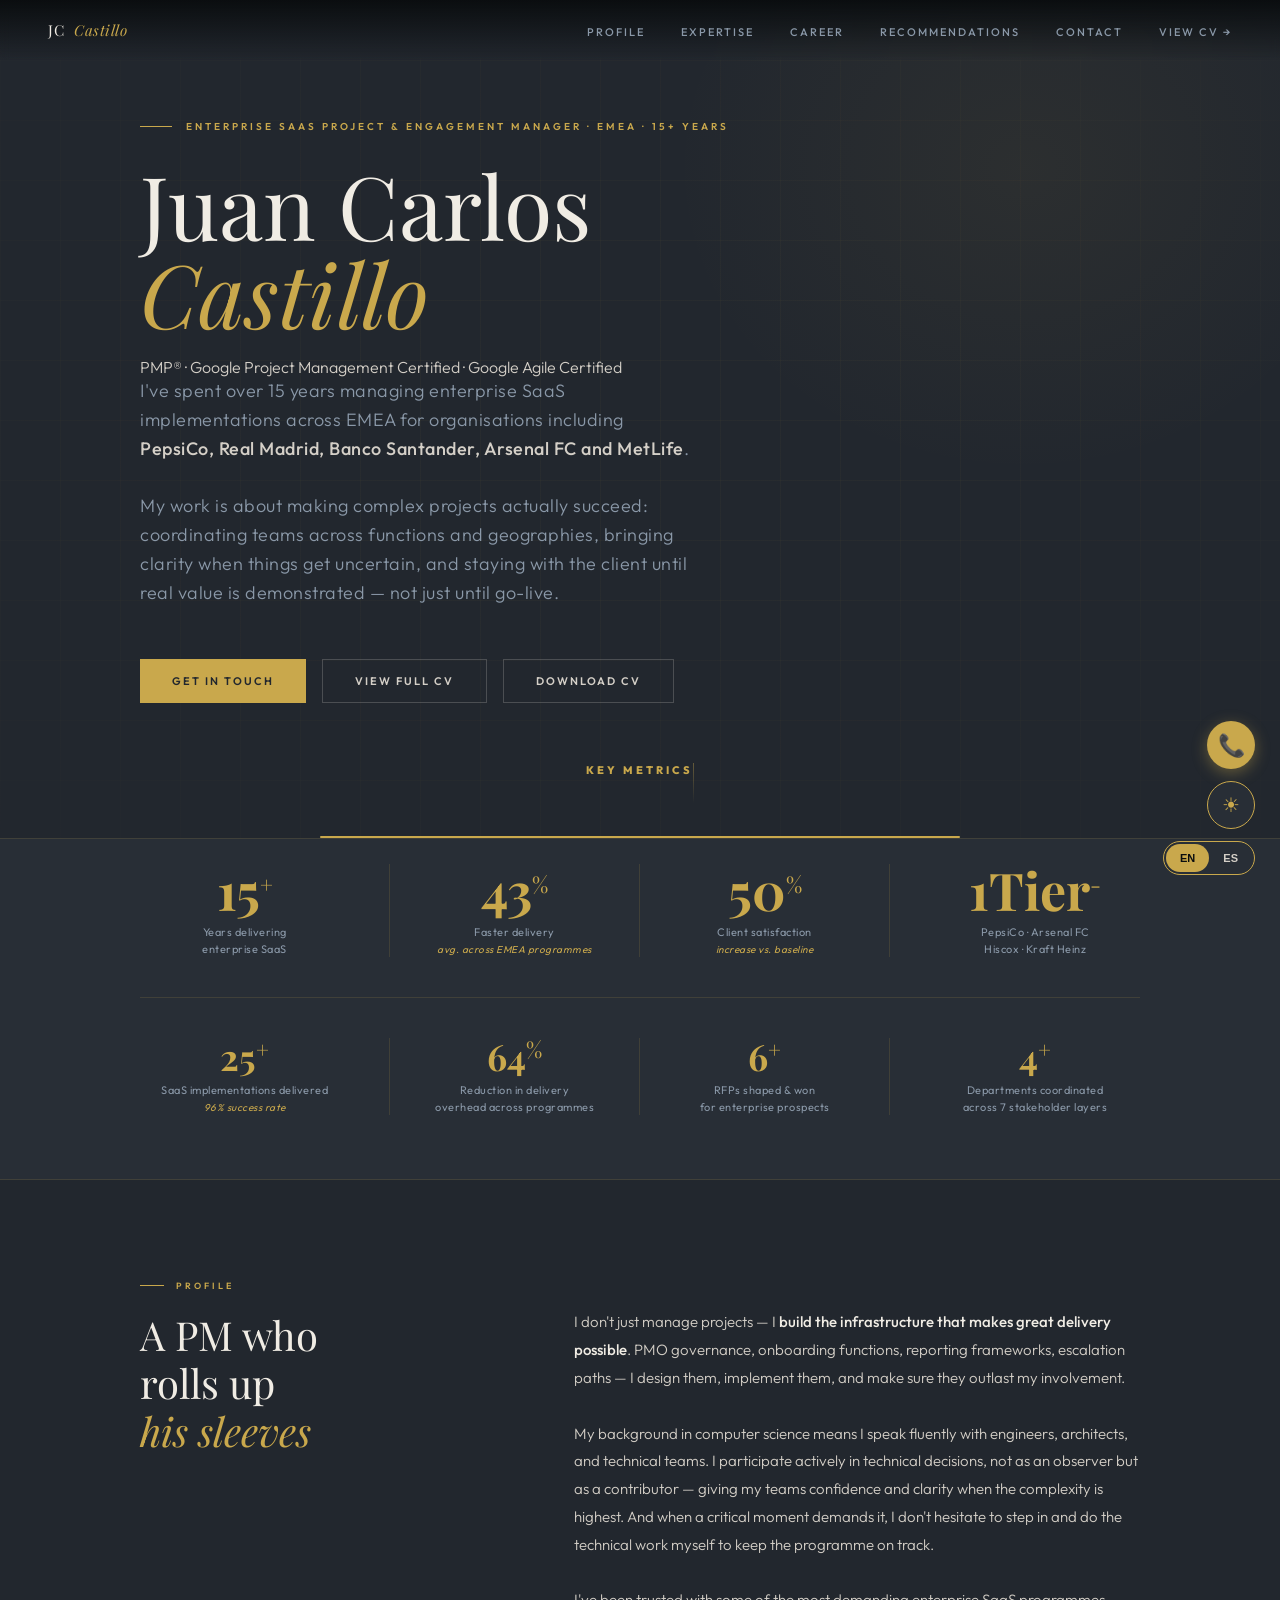
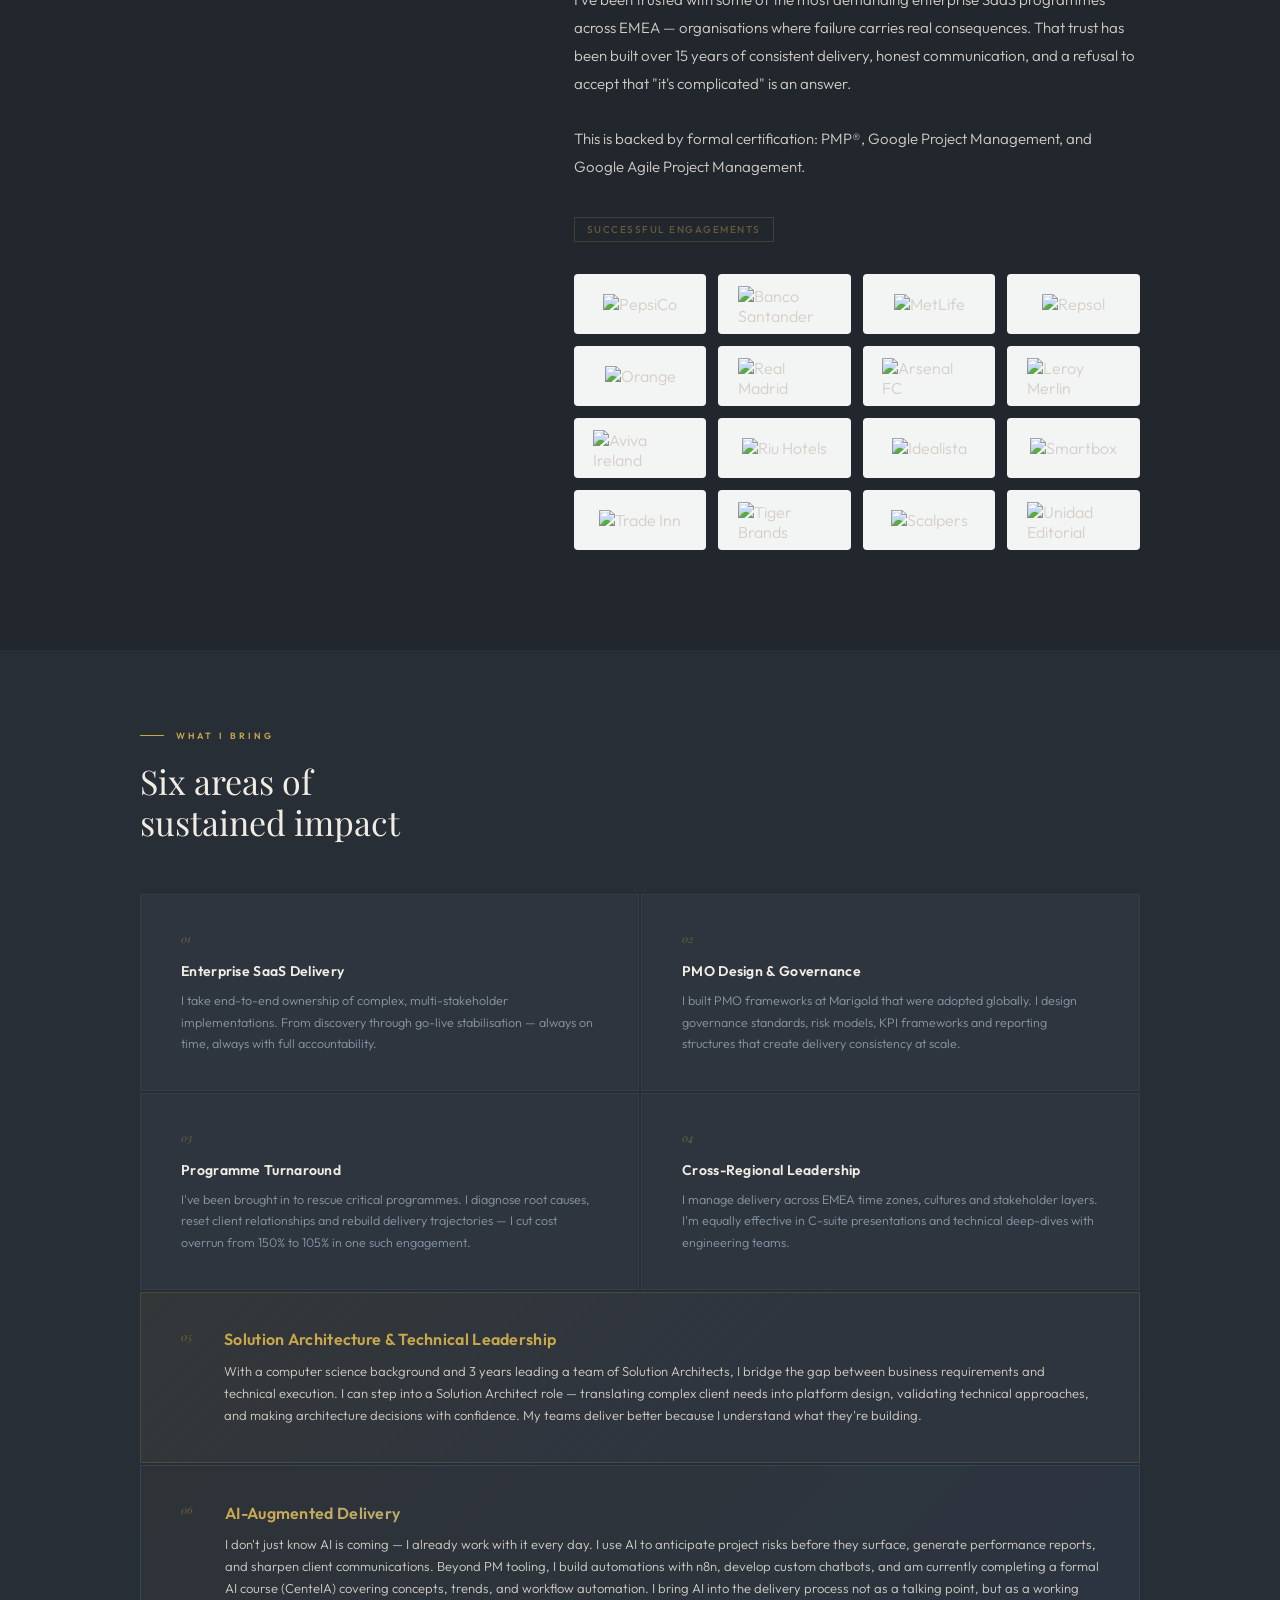
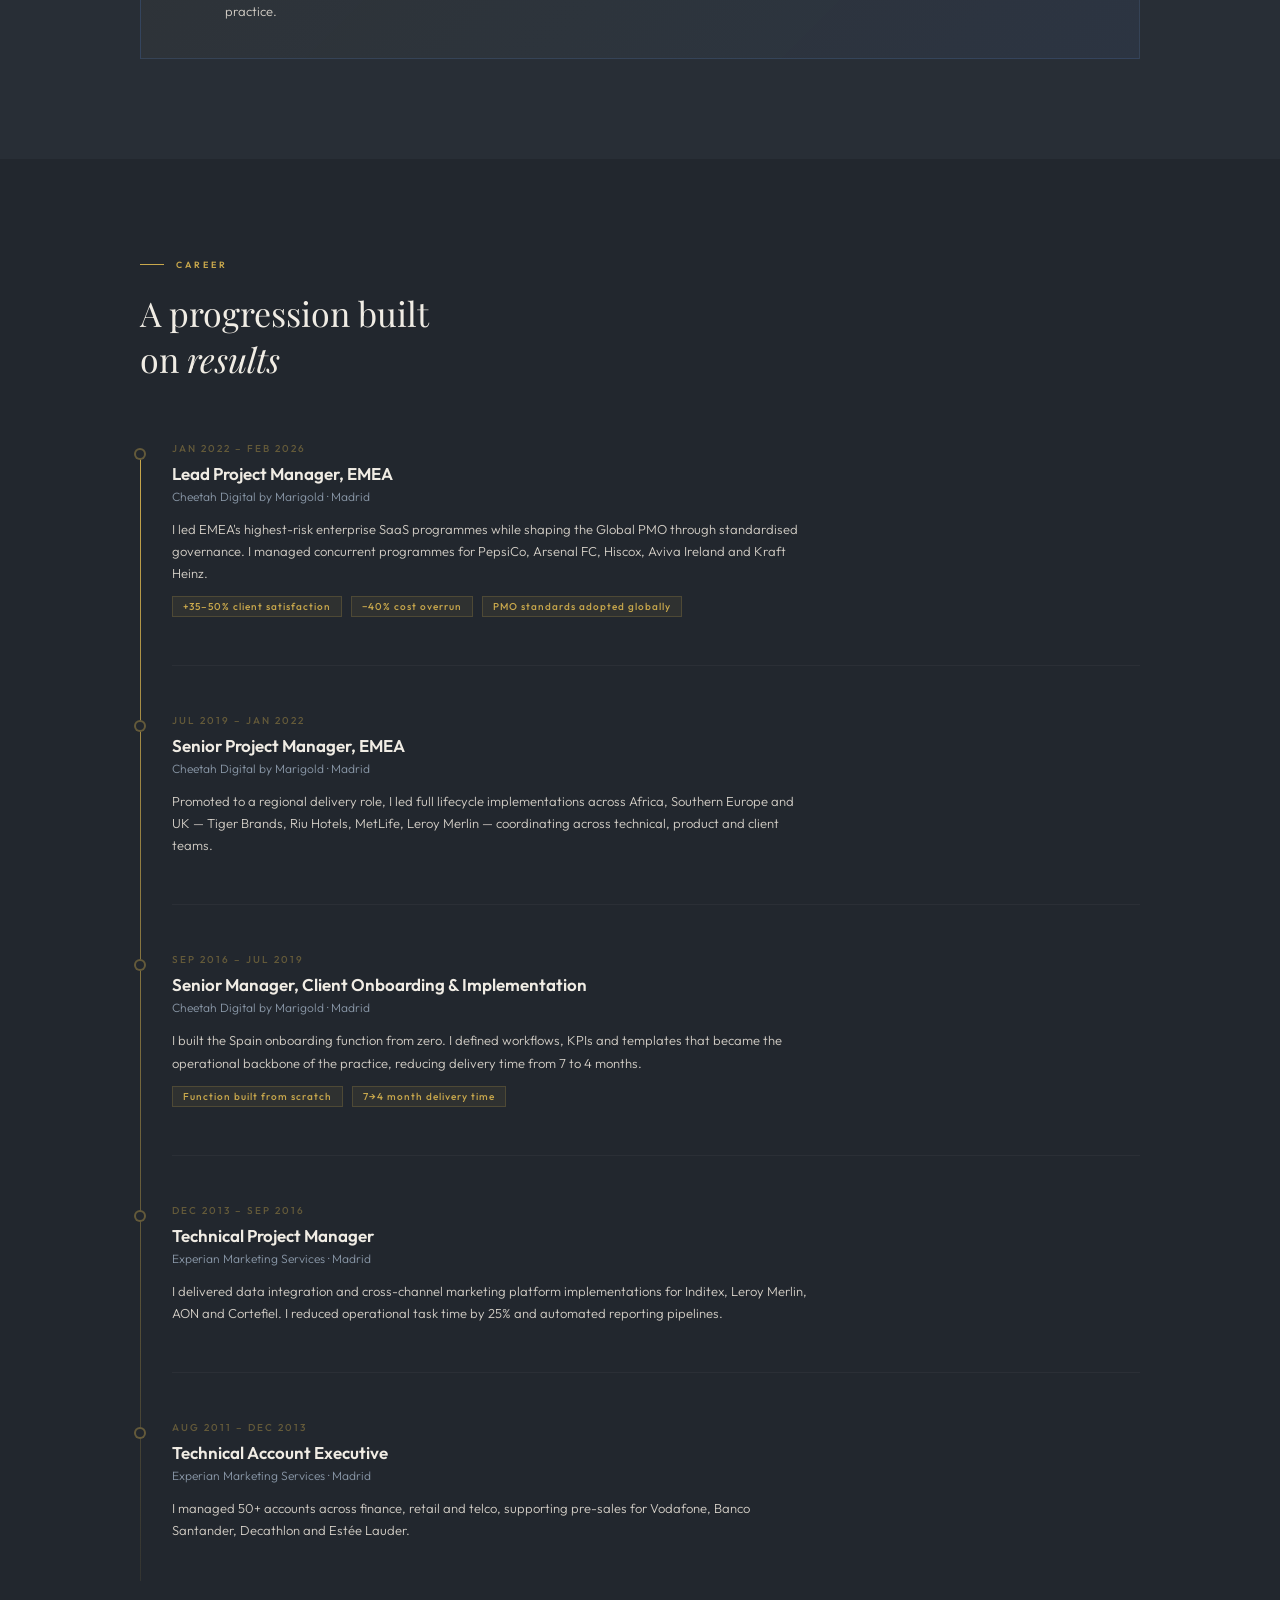
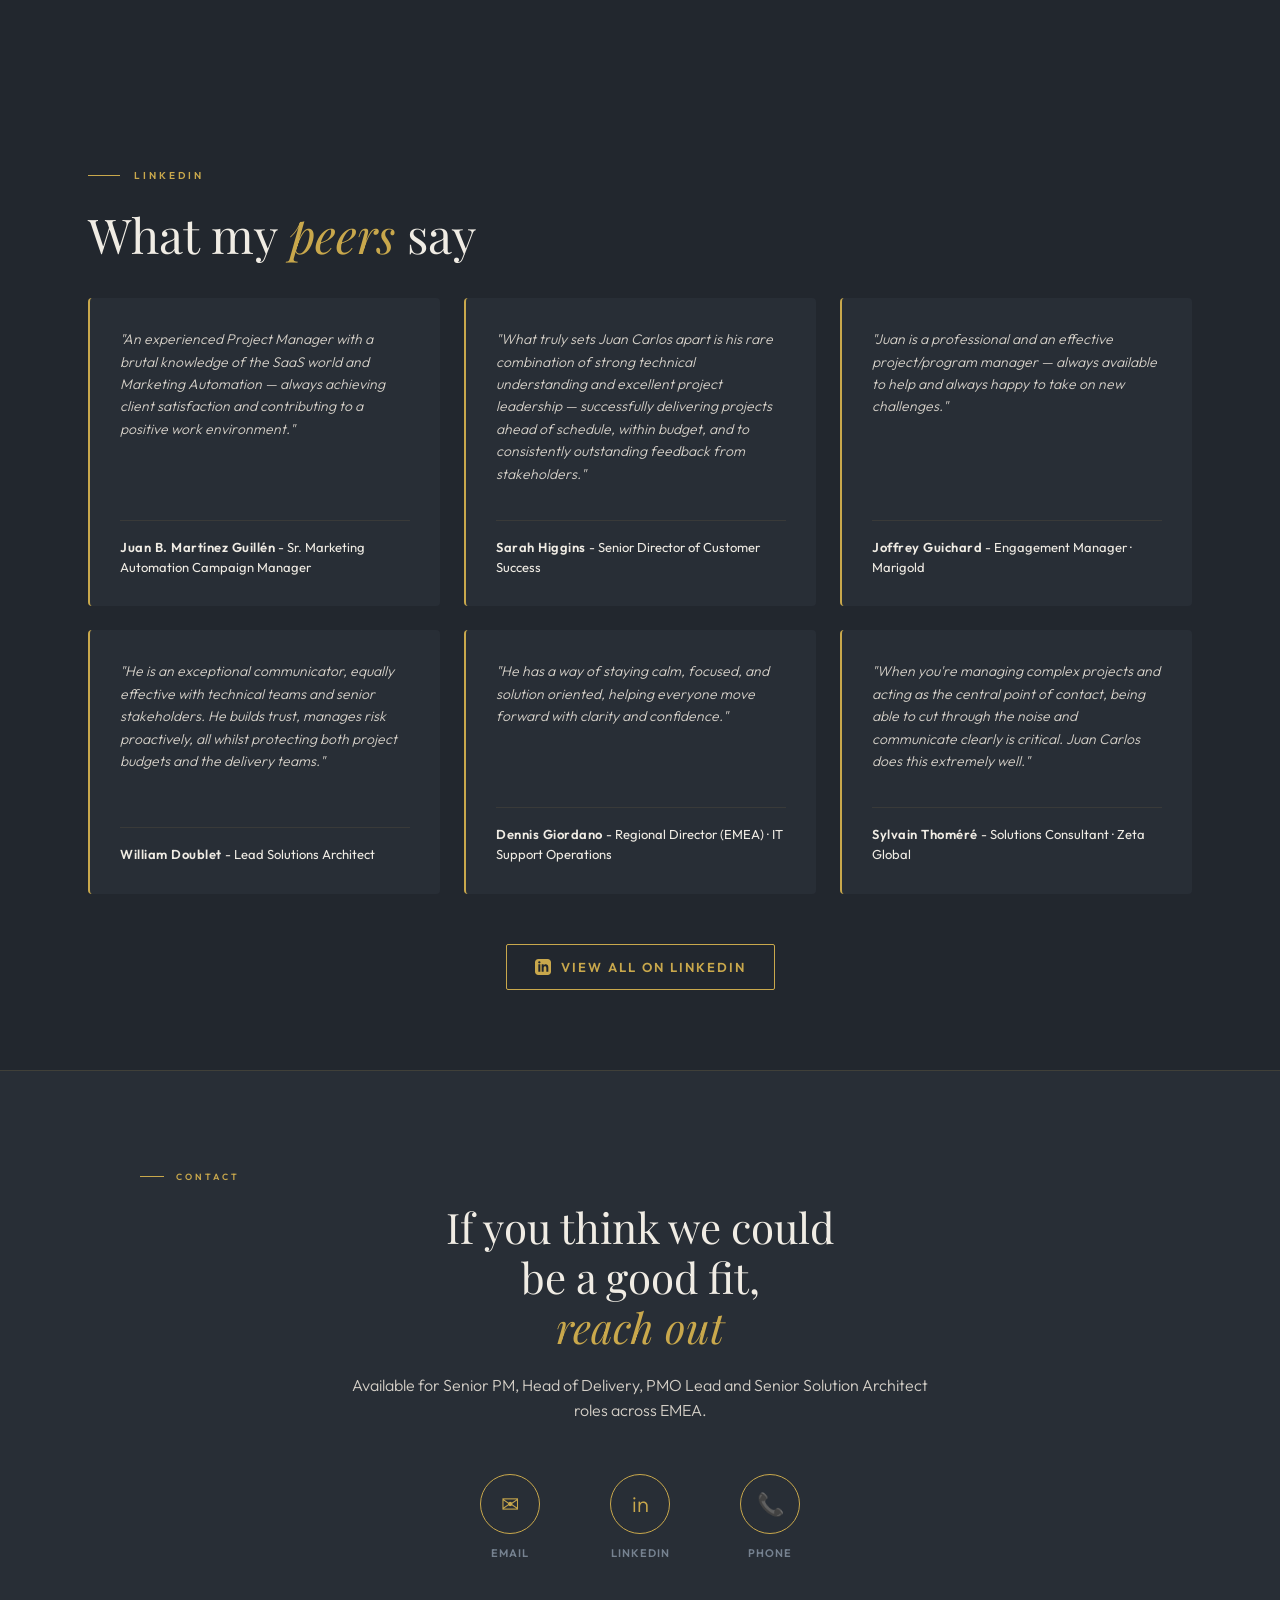
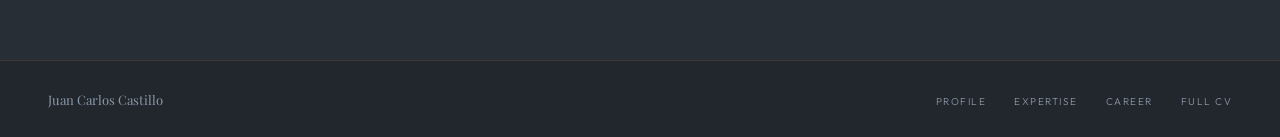
==== index.html @ 464295c5 "Update hero credentials and expertise description Added certifications to hero credentials and exper" ====
<!DOCTYPE html>
<html lang="en">
<head>
<meta charset="UTF-8">
<meta name="viewport" content="width=device-width, initial-scale=1.0">
<title>Juan Carlos Castillo — Enterprise SaaS Project & Engagement Manager</title>
<link rel="icon" type="image/png" href="[data-uri]">
<link rel="apple-touch-icon" href="https://jcastillo.es/android-chrome-192x192.png">
<meta name="description" content="Enterprise SaaS Project & Engagement Manager with 15+ years delivering enterprise SaaS implementations across EMEA. PepsiCo, Arsenal FC, Hiscox.">
<link href="https://fonts.googleapis.com/css2?family=Playfair+Display:ital,wght@0,400;0,700;1,400&family=Outfit:wght@300;400;500;600&display=swap" rel="stylesheet">
<link rel="stylesheet" href="styles/main.css">
</head>
<body>

<nav>
  <div class="nav-logo">JC <span>Castillo</span></div>
  <ul class="nav-links">  
    <li><a href="#about" data-t="nav-profile">Profile</a></li>
    <li><a href="#expertise" data-t="nav-expertise">Expertise</a></li>
    <li><a href="#career" data-t="nav-career">Career</a></li>
    <li><a href="#recommendations" data-t="nav-recommendations">Recommendations</a></li>
    <li><a href="#contact" data-t="nav-contact">Contact</a></li>
    <li><a href="https://jcastillo.es/cv_pdf/JuanCarlos_Castillo_CV_EN.pdf" id="nav-cv-link" style="color:var(--gold)" data-t="nav-cv" target="_blank">View CV →</a></li>
  </ul>
</nav>

<section class="hero">
  <div class="hero-inner">
    <div class="hero-eyebrow">
      <div class="hero-eyebrow-line"></div>
      <div class="hero-eyebrow-text" data-t="hero-eyebrow">Enterprise SaaS Project & Engagement Manager · EMEA · 15+ Years</div>
    </div>
    <h1 class="hero-name">Juan Carlos<br><em>Castillo</em></h1>
    <div class="hero-credentials" data-t="hero-credentials">PMP® · Google Project Management Certified · Google Agile Certified</div>
    <p class="hero-title" data-t="hero-subtitle">
      I've spent over 15 years managing enterprise SaaS implementations across EMEA for organisations including <strong>PepsiCo, Real Madrid, Banco Santander, Arsenal FC and MetLife</strong>.<br><br>My work is about making complex projects actually succeed: coordinating teams across functions and geographies, bringing clarity when things get uncertain, and staying with the client until real value is demonstrated — not just until go-live.
    </p>
    <div class="hero-cta">
      <a href="#contact" class="btn-primary" data-t="cta-contact">
        Get in Touch
        <svg width="14" height="14" viewBox="0 0 14 14" fill="none"><path d="M1 7h12M7 1l6 6-6 6" stroke="currentColor" stroke-width="1.5" stroke-linecap="round" stroke-linejoin="round"/></svg>
      </a>
      <a href="https://jcastillo.es/cv_pdf/JuanCarlos_Castillo_CV_EN.pdf" class="btn-secondary" target="_blank" data-t="cta-cv">
        View Full CV
        <svg width="14" height="14" viewBox="0 0 14 14" fill="none"><path d="M3 11L11 3M11 3H5M11 3v6" stroke="currentColor" stroke-width="1.5" stroke-linecap="round" stroke-linejoin="round"/></svg>
      </a>
      <a href="https://jcastillo.es/cv_pdf/JuanCarlos_Castillo_CV_EN.pdf" class="btn-secondary" target="_blank" data-t="cta-download">
        Download CV
        <svg width="14" height="14" viewBox="0 0 14 14" fill="none"><path d="M7 1v8M4 6l3 3 3-3M2 11h10" stroke="currentColor" stroke-width="1.5" stroke-linecap="round" stroke-linejoin="round"/></svg>
      </a>
    </div>
  </div>
  <div class="scroll-hint">
    <span data-t="scroll-hint">Metrics</span>
    <div class="scroll-line"></div>
  </div>
</section>

<section class="metrics">
  <div class="metrics-inner">
    <div class="metric-item">
      <div class="metric-number">15<sup>+</sup></div>
      <div class="metric-label" data-t="metric-1-label">Years delivering<br>enterprise SaaS</div>
    </div>
    <div class="metric-item">
      <div class="metric-number">43<sup>%</sup></div>
      <div class="metric-label" data-t="metric-2-label">Reduction in<br>implementation timelines</div>
    </div>
    <div class="metric-item">
      <div class="metric-number">50<sup>%</sup></div>
      <div class="metric-label" data-t="metric-3-label">Client satisfaction<br>increase</div>
    </div>
    <div class="metric-item">
      <div class="metric-number">Tier<sup>-1</sup></div>
      <div class="metric-label" data-t="metric-4-label">PepsiCo · Arsenal FC<br>Hiscox · Kraft Heinz</div>
    </div>
  </div>
  <div class="metrics-divider"></div>
  <div class="metrics-inner metrics-inner--secondary">
    <div class="metric-item">
      <div class="metric-number metric-number--sm">25<sup>+</sup></div>
      <div class="metric-label" data-t="metric-5-label">SaaS implementations delivered<br><em>96% success rate</em></div>
    </div>
    <div class="metric-item">
      <div class="metric-number metric-number--sm">64<sup>%</sup></div>
      <div class="metric-label" data-t="metric-6-label">Reduction in non-billable<br>time across programmes</div>
    </div>
    <div class="metric-item">
      <div class="metric-number metric-number--sm">6<sup>+</sup></div>
      <div class="metric-label" data-t="metric-7-label">RFPs shaped &amp; won<br>for enterprise prospects</div>
    </div>
    <div class="metric-item">
      <div class="metric-number metric-number--sm">4<sup>+</sup></div>
      <div class="metric-label" data-t="metric-8-label">Departments coordinated<br>across 7 stakeholder layers</div>
    </div>
  </div>
</section>

<section class="about" id="about">
  <div class="about-inner">
    <div class="about-left">
      <div class="section-tag" data-t="section-tag-about">Profile</div>
      <h2 class="about-heading" data-t="about-heading">The PM who<br>rolls up<br><em>his sleeves</em></h2>
    </div>
    <div class="about-body">
      <p class="about-text" data-t="about-text-1">
        I don't just manage projects — I <strong>build the infrastructure that makes great delivery possible</strong>. PMO governance, onboarding functions, reporting frameworks, escalation paths — I design them, implement them, and make sure they outlast my involvement.
      </p>
      <p class="about-text" data-t="about-text-2">
        My background in computer science means I speak fluently with engineers, architects, and technical teams. I participate actively in technical decisions, not as an observer but as a contributor — giving my teams confidence and clarity when the complexity is highest. And when a critical moment demands it, I don't hesitate to step in and do the technical work myself to keep the programme on track.
      </p>
      <p class="about-text" data-t="about-text-3">
        I've been trusted with some of the most demanding enterprise SaaS programmes across EMEA — organisations where failure carries real consequences. That trust has been built over 15 years of consistent delivery, honest communication, and a refusal to accept that "it's complicated" is an answer.
      </p>
      <p class="about-text" data-t="about-text-4">
        This is backed by formal certification: PMP®, Google Project Management, and Google Agile Project Management.
      </p>
      <div class="clients-header">
        <span class="clients-label" data-t="clients-label">
          <svg width="12" height="12" viewBox="0 0 12 12" fill="none"><circle cx="6" cy="6" r="5" stroke="currentColor" stroke-width="1.2"/><path d="M3.5 6l1.8 1.8 3.2-3.2" stroke="currentColor" stroke-width="1.2" stroke-linecap="round" stroke-linejoin="round"/></svg>
          Successful engagements
        </span>
      </div>
      <div class="client-logos" id="client-logos-container">
        </div>
    </div>
  </div>
</section>

<section class="expertise" id="expertise">
  <div class="expertise-inner">
    <div class="expertise-header">
      <div>
        <div class="section-tag" data-t="section-tag-expertise">What I bring</div>
        <h2 class="expertise-heading" data-t="expertise-heading">Six areas of<br>sustained impact</h2>
      </div>
    </div>
    <div class="expertise-grid">
      <div class="expertise-card">
        <div class="card-number">01</div>
        <div class="card-title" data-t="card-1-title">Enterprise SaaS Delivery</div>
        <div class="card-desc" data-t="card-1-desc">End-to-end implementation ownership across complex, multi-stakeholder programmes. Discovery through go-live stabilisation, always on time, always with accountability.</div>
      </div>
      <div class="expertise-card">
        <div class="card-number">02</div>
        <div class="card-title" data-t="card-2-title">PMO Design & Governance</div>
        <div class="card-desc" data-t="card-2-desc">Built PMO frameworks adopted globally at Marigold. Governance standards, risk models, KPI frameworks, and reporting structures that create delivery consistency at scale. Certified in PMP, Google Project Management, and Google Agile Project Management.</div>
      </div>
      <div class="expertise-card">
        <div class="card-number">03</div>
        <div class="card-title" data-t="card-3-title">Programme Turnaround</div>
        <div class="card-desc" data-t="card-3-desc">Brought in to rescue critical programmes. Diagnosed root causes, reset client relationships, and rebuilt delivery trajectories — cutting cost overrun from 150% to 105%.</div>
      </div>
      <div class="expertise-card">
        <div class="card-number">04</div>
        <div class="card-title" data-t="card-4-title">Cross-Regional Leadership</div>
        <div class="card-desc" data-t="card-4-desc">Managed delivery across EMEA time zones, cultures, and stakeholder layers. Equally effective in C-suite presentations and technical deep-dives with engineering teams.</div>
      </div>
      <div class="expertise-card expertise-card--highlight">
        <div class="card-number">05</div>
        <div class="card-title" data-t="card-5-title">Solution Architecture &amp; Technical Leadership</div>
        <div class="card-desc" data-t="card-5-desc">With a computer science background and 3 years leading a team of Solution Architects, I bridge the gap between business requirements and technical execution. I can step into a Solution Architect role — translating complex client needs into platform design, validating technical approaches, and making architecture decisions with confidence. My teams deliver better because I understand what they're building.</div>
      </div>
      <div class="expertise-card expertise-card--highlight expertise-card--ai">
        <div class="card-number">06</div>
        <div class="card-title" data-t="card-6-title">AI-Augmented Delivery</div>
        <div class="card-desc" data-t="card-6-desc">I don't just know AI is coming — I already work with it every day. I use AI to anticipate project risks before they surface, generate performance reports, and sharpen client communications. Beyond PM tooling, I build automations with n8n, develop custom chatbots, and am currently completing a formal AI course covering concepts, trends, and workflow automation. I bring AI into the delivery process not as a talking point, but as a working practice.</div>
      </div>
    </div>
  </div>
</section>

<section class="career" id="career">
  <div class="career-inner">
    <div class="career-header">
      <div class="section-tag" data-t="section-tag-career">Career</div>
      <h2 class="career-heading" data-t="career-heading">A progression built<br>on <em>results</em></h2>
    </div>
    <div class="timeline">

      <div class="tl-item">
        <div class="tl-dot"></div>
        <div class="tl-period" data-t="tl-1-period">Jan 2022 – Feb 2026</div>
        <div class="tl-role" data-t="tl-1-role">Lead Project Manager, EMEA</div>
        <div class="tl-company">Cheetah Digital by Marigold · Madrid</div>
        <div class="tl-desc" data-t="tl-1-desc">I led EMEA's highest-risk enterprise SaaS programmes while shaping the Global PMO through standardised governance. I managed concurrent programmes for PepsiCo, Arsenal FC, Hiscox, Aviva Ireland and Kraft Heinz.</div>
        <span class="tl-highlight">+35–50% client satisfaction</span>
        <span class="tl-highlight">−40% cost overrun</span>
        <span class="tl-highlight">PMO standards adopted globally</span>
      </div>

      <div class="tl-item">
        <div class="tl-dot"></div>
        <div class="tl-period" data-t="tl-2-period">Jul 2019 – Jan 2022</div>
        <div class="tl-role" data-t="tl-2-role">Senior Project Manager, EMEA</div>
        <div class="tl-company">Cheetah Digital by Marigold · Madrid</div>
        <div class="tl-desc" data-t="tl-2-desc">Promoted to a regional delivery role, I led full lifecycle implementations across Africa, Southern Europe and UK — Tiger Brands, Riu Hotels, MetLife, Leroy Merlin — coordinating across technical, product and client teams.</div>
      </div>

      <div class="tl-item">
        <div class="tl-dot"></div>
        <div class="tl-period" data-t="tl-3-period">Sep 2016 – Jul 2019</div>
        <div class="tl-role" data-t="tl-3-role">Senior Manager, Client Onboarding & Implementation</div>
        <div class="tl-company">Cheetah Digital by Marigold · Madrid</div>
        <div class="tl-desc" data-t="tl-3-desc">I built the Spain onboarding function from zero. I defined workflows, KPIs and templates that became the operational backbone of the practice, reducing delivery time from 7 to 4 months.</div>
        <span class="tl-highlight">Function built from scratch</span>
        <span class="tl-highlight">7→4 month delivery time</span>
      </div>

      <div class="tl-item">
        <div class="tl-dot"></div>
        <div class="tl-period" data-t="tl-4-period">Dec 2013 – Sep 2016</div>
        <div class="tl-role" data-t="tl-4-role">Technical Project Manager</div>
        <div class="tl-company">Experian Marketing Services · Madrid</div>
        <div class="tl-desc" data-t="tl-4-desc">I delivered data integration and cross-channel marketing platform implementations for Inditex, Leroy Merlin, AON and Cortefiel. I reduced operational task time by 25% and automated reporting pipelines.</div>
      </div>

      <div class="tl-item">
        <div class="tl-dot"></div>
        <div class="tl-period" data-t="tl-5-period">Aug 2011 – Dec 2013</div>
        <div class="tl-role" data-t="tl-5-role">Technical Account Executive</div>
        <div class="tl-company">Experian Marketing Services · Madrid</div>
        <div class="tl-desc" data-t="tl-5-desc">I managed 50+ accounts across finance, retail and telco, supporting pre-sales for Vodafone, Banco Santander, Decathlon and Estée Lauder.</div>
      </div>

    </div>
  </div>
</section>

<section class="recommendations" id="recommendations">
  <div class="hero-eyebrow">
    <div class="hero-eyebrow-line"></div>
    <span class="hero-eyebrow-text" data-t="rec-eyebrow">LinkedIn</span>
  </div>
  <h2 class="hero-name" style="font-size: clamp(32px, 5vw, 48px);" data-t="rec-title">
    What my <em>peers</em> say
  </h2>

  <div class="rec-grid" id="rec-grid">
  </div>
  
  <div class="rec-cta-container">
    <a href="https://www.linkedin.com/in/jcarloscs/details/recommendations/" target="_blank" class="btn-linkedin">
      <svg xmlns="http://www.w3.org/2000/svg" width="16" height="16" viewBox="0 0 24 24"><path d="M19 0h-14c-2.761 0-5 2.239-5 5v14c0 2.761 2.239 5 5 5h14c2.762 0 5-2.239 5-5v-14c0-2.761-2.238-5-5-5zm-11 19h-3v-11h3v11zm-1.5-12.268c-.966 0-1.75-.79-1.75-1.764s.784-1.764 1.75-1.764 1.75.79 1.75 1.764-.783 1.764-1.75 1.764zm13.5 12.268h-3v-5.604c0-3.368-4-3.113-4 0v5.604h-3v-11h3v1.765c1.396-2.586 7-2.777 7 2.476v6.759z"/></svg>
      <span data-t="cta-linkedin">View all on LinkedIn</span>
    </a>
  </div>
</section>
    
<section class="contact" id="contact">
  <div class="contact-inner" style="grid-template-columns: 1fr; text-align: center;">
    <div class="contact-left">
      <div class="section-tag" data-t="section-tag-contact">Contact</div>
      <h2 class="contact-heading" data-t="contact-heading">Let's connect</h2>
      <p class="contact-sub" data-t="contact-sub">
          Available for Senior Project Manager, Engagement Manager, Head of Delivery, PMO Lead and Senior Solution Architect roles across EMEA.
      </p>      
      <div class="contact-links">
        <a href="mailto:jcarloscsva@gmail.com" class="contact-link">
          <div class="contact-link-icon">✉</div>
          <span>Email</span>
        </a>
        <a href="https://linkedin.com/in/JCarlosCS" target="_blank" class="contact-link">
          <div class="contact-link-icon">in</div>
          <span>LinkedIn</span>
        </a>
        <a href="tel:+34605794255" class="contact-link">
          <div class="contact-link-icon">📞</div>
          <span data-t="contact-phone">Phone</span>
        </a>
      </div>
    </div>
  </div>
</section>

<div class="floats-container">
    <a href="tel:+34605794255" class="contact-float" id="fast-contact" data-tooltip="Let's talk">
    <span>📞</span>
    </a>

    <button class="theme-float" id="theme-toggle" onclick="toggleTheme()">
        <span id="theme-icon">☀︎</span>
    </button>

    <div class="lang-float">
        <button class="lang-float-btn" id="lang-en" onclick="setLang('en')">EN</button>
        <button class="lang-float-btn" id="lang-es" onclick="setLang('es')">ES</button>
    </div>
</div>

<footer>
  <div class="footer-name">Juan Carlos Castillo</div>
  <ul class="footer-links">
    <li><a href="#about" data-t="footer-profile">Profile</a></li>
    <li><a href="#expertise" data-t="footer-expertise">Expertise</a></li>
    <li><a href="#career" data-t="footer-career">Career</a></li>
    <li><a href="https://jcastillo.es" target="_blank" data-t="footer-cv">Full CV</a></li>
  </ul>
</footer>

<script src="scripts/js_code.js"></script>

</body>
</html>
---- styles/main.css ----
:root {
    --bg: #22272e;
    --bg2: #282e36;
    --bg3: #2e353f;
    --text: #d4cfc7;
    --white: #f0ece4;
    --muted: #8a98a8;
    --gold: #c9a84c;
    --rule: rgba(201,168,76,0.15);
    --gold-dim: rgba(201,168,76,0.4);
}

/* MODO CLARO: Color 'Sage' profundo para no cansar la vista */
body.light-mode {
    --bg: #e3f2fd;       /* Azul muy claro y fresco */
    --bg2: #f0f7ff;      /* Blanco azulado para tarjetas */
    --bg3: #bbdefb;      /* Detalles en azul pastel */
    --text: #0d47a1;     /* Azul marino oscuro para lectura */
    --white: #002171;
    --muted: #5472d3;
    --rule: rgba(13, 71, 161, 0.1);
}
body.light-mode .theme-float, 
body.light-mode .lang-float {
    background: var(--bg2);
    border: 1.5px solid var(--gold);
    box-shadow: 0 4px 15px rgba(13, 71, 161, 0.2); /* Sombra azulada sutil */
}

/* CONTENEDOR FLOTANTE: Solución definitiva al solapamiento */
.floats-container {
    position: fixed;
    bottom: 25px;
    right: 25px;
    display: flex;
    flex-direction: column;
    align-items: flex-end;
    gap: 12px;
    z-index: 100000;
}

.contact-float {
    width: 48px;
    height: 48px;
    border-radius: 50%;
    background: var(--gold); /* Color oro para resaltar como acción principal */
    color: #0a0d0f;
    border: none;
    cursor: pointer;
    display: flex;
    align-items: center;
    justify-content: center;
    box-shadow: 0 4px 15px rgba(201, 168, 76, 0.4);
    font-size: 22px;
    transition: all 0.5s cubic-bezier(0.4, 0, 0.2, 1);
    text-decoration: none;
}

.contact-float:hover {
    transform: scale(1.08); 
    box-shadow: 0 8px 25px rgba(201, 168, 76, 0.3);
}
.theme-float, .lang-float {
    z-index: 9999;
}

/* Tooltip (Mensaje al pasar el ratón) */
.contact-float::before {
    content: attr(data-tooltip);
    position: absolute;
    right: 60px;
    background: var(--bg2);
    color: var(--gold);
    padding: 6px 12px;
    border-radius: 4px;
    font-size: 12px;
    font-weight: 600;
    white-space: nowrap;
    opacity: 0;
    pointer-events: none;
    transition: opacity 0.3s;
    border: 1px solid var(--gold);
}

.contact-float:hover::before {
    opacity: 1;
}

/* Asegurar que los hijos sí reciban clics */
.floats-container > * {
    pointer-events: auto;
}

/* Botón de Tema */
.theme-float {
    width: 48px;
    height: 48px;
    border-radius: 50%;
    background: var(--bg2);
    border: 1.5px solid var(--gold);
    color: var(--gold);
    cursor: pointer;
    display: flex;
    align-items: center;
    justify-content: center;
    font-size: 20px;
    transition: all 0.3s ease;
}

.theme-float:hover {
    transform: translateY(-3px);
    background: var(--gold);
    color: var(--bg);
}

/* Selector de Idioma (Píldora) */
.lang-float {
    display: flex;
    background: var(--bg2);
    border: 1.5px solid var(--gold);
    border-radius: 30px;
    padding: 2px;
    overflow: hidden;
}

.lang-float-btn {
    padding: 8px 14px;
    border-radius: 20px;
    font-size: 11px;
    font-weight: 600;
    border: none;
    background: transparent;
    color: var(--text);
    cursor: pointer;
    transition: all 0.2s;
}

.lang-float-btn.active {
    background: var(--gold);
    color: #0a0d0f;
}

  *, *::before, *::after { margin:0; padding:0; box-sizing:border-box; }

  html { scroll-behavior: smooth; }

  body {
    font-family: 'Outfit', sans-serif;
    font-weight: 300;
    background: var(--bg);
    color: var(--text);
    -webkit-font-smoothing: antialiased;
    overflow-x: hidden;
  }

  body {
  visibility: hidden;
  }
  body.lang-ready {
    visibility: visible;
  }

  /* ─────────────────────────────────────────
     NAV
  ───────────────────────────────────────── */
  nav {
    position: fixed;
    top: 0; left: 0; right: 0;
    z-index: 100;
    display: flex;
    justify-content: space-between;
    align-items: center;
    padding: 20px 48px;
    background: linear-gradient(to bottom, rgba(10,13,15,0.98), transparent);
    backdrop-filter: blur(4px);
  }

  .nav-logo {
    font-family: 'Playfair Display', serif;
    font-size: 15px;
    color: var(--white);
    letter-spacing: 0.5px;
    display: flex;
    align-items: center;
    gap: 10px;
  }

  .nav-favicon {
    width: 28px;
    height: 28px;
    border-radius: 6px;
    display: block;
  }

  .nav-logo span {
    color: var(--gold);
    font-style: italic;
  }

  .nav-links {
    display: flex;
    gap: 36px;
    list-style: none;
  }

  .nav-links a {
    font-size: 11px;
    font-weight: 500;
    letter-spacing: 2px;
    text-transform: uppercase;
    color: var(--muted);
    text-decoration: none;
    transition: color 0.2s;
  }

  .nav-links a:hover { color: var(--gold); }

  /* ─────────────────────────────────────────
     HERO
  ───────────────────────────────────────── */
  .hero {
    min-height: 100vh;
    display: flex;
    flex-direction: column;
    justify-content: center;
    padding: 120px 48px 80px;
    position: relative;
    overflow: hidden;
    min-height: auto !important;
    padding-bottom: 20px !important;
  }

  /* Grid background */
  .hero::before {
    content: '';
    position: absolute;
    inset: 0;
    background-image:
      linear-gradient(rgba(201,168,76,0.04) 1px, transparent 1px),
      linear-gradient(90deg, rgba(201,168,76,0.04) 1px, transparent 1px);
    background-size: 60px 60px;
    mask-image: radial-gradient(ellipse 80% 80% at 50% 50%, black 30%, transparent 100%);
  }

  /* Glow */
  .hero::after {
    content: '';
    position: absolute;
    top: -20%;
    right: -10%;
    width: 60%;
    height: 80%;
    background: radial-gradient(ellipse, rgba(201,168,76,0.06) 0%, transparent 65%);
    pointer-events: none;
  }

  .hero-inner {
    max-width: 1000px;
    margin: 0 auto;
    width: 100%;
    position: relative;
    z-index: 2;
  }

  .hero-eyebrow {
    display: flex;
    align-items: center;
    gap: 14px;
    margin-bottom: 28px;
    opacity: 0;
    animation: fadeUp 0.8s ease 0.1s forwards;
  }

  .hero-eyebrow-line {
    width: 32px;
    height: 1px;
    background: var(--gold);
  }

  .hero-eyebrow-text {
    font-size: 10px;
    font-weight: 600;
    letter-spacing: 3px;
    text-transform: uppercase;
    color: var(--gold);
  }

  .hero-name {
    font-family: 'Playfair Display', serif;
    font-size: clamp(52px, 8vw, 88px);
    font-weight: 400;
    color: var(--white);
    line-height: 1.0;
    margin-bottom: 20px;
    opacity: 0;
    animation: fadeUp 0.8s ease 0.2s forwards;
  }

  .hero-name em {
    font-style: italic;
    color: var(--gold);
  }

  .hero-title {
    font-size: clamp(14px, 2vw, 18px);
    font-weight: 300;
    color: var(--muted);
    letter-spacing: 0.5px;
    line-height: 1.6;
    max-width: 560px;
    margin-bottom: 52px;
    opacity: 0;
    animation: fadeUp 0.8s ease 0.35s forwards;
  }

  .hero-title strong {
    color: var(--text);
    font-weight: 500;
  }

  .hero-cta {
    display: flex;
    gap: 16px;
    flex-wrap: wrap;
    opacity: 0;
    animation: fadeUp 0.8s ease 0.5s forwards;
  }

  .btn-primary {
    display: inline-flex;
    align-items: center;
    gap: 10px;
    padding: 14px 32px;
    background: var(--gold);
    color: var(--bg);
    font-family: 'Outfit', sans-serif;
    font-size: 11px;
    font-weight: 600;
    letter-spacing: 2px;
    text-transform: uppercase;
    text-decoration: none;
    border: none;
    cursor: pointer;
    transition: all 0.25s;
    position: relative;
    overflow: hidden;
  }

  .btn-primary::after {
    content: '';
    position: absolute;
    inset: 0;
    background: rgba(255,255,255,0.15);
    transform: translateX(-100%);
    transition: transform 0.3s ease;
  }

  .btn-primary:hover::after { transform: translateX(0); }
  .btn-primary:hover { transform: translateY(-1px); box-shadow: 0 8px 24px rgba(201,168,76,0.3); }

  .btn-secondary {
    display: inline-flex;
    align-items: center;
    gap: 10px;
    padding: 14px 32px;
    background: transparent;
    color: var(--text);
    font-family: 'Outfit', sans-serif;
    font-size: 11px;
    font-weight: 600;
    letter-spacing: 2px;
    text-transform: uppercase;
    text-decoration: none;
    border: 1px solid rgba(240,236,228,0.2);
    cursor: pointer;
    transition: all 0.25s;
  }

  .btn-secondary:hover {
    border-color: var(--gold);
    color: var(--gold);
    transform: translateY(-1px);
  }

  .scroll-hint {
    margin: 60px 0 30px 0;
    text-align: center;
    width: 100%;
    display: flex;
    justify-content: center;
    margin-bottom: 15px !important;
}

.scroll-hint span,
.metrics-section .section-tag {
    font-size: 11px;
    font-weight: 800;
    letter-spacing: 3px;
    text-transform: uppercase;
    color: var(--gold);
    
    /* Quitamos estas propiedades */
    border: none; 
    padding: 0;
    background: transparent;
    
    /* Alineación */
    display: inline-block;
}
.metrics-section {
    padding: 40px 0; /* Un poco menos de padding superior al no tener recuadro */
}

.metrics-section .section-tag {
    margin-bottom: 20px; /* Espacio más ceñido a los números */
}

/* Subrayado decorativo que le da peso visual */
.scroll-hint span::after {
    content: '';
    position: absolute;
    bottom: 0;
    left: 25%;
    width: 50%;
    height: 2px;
    background: var(--gold);
    border-radius: 2px;
}

  .scroll-line {
    width: 1px;
    height: 40px;
    background: linear-gradient(to bottom, var(--gold-dim), transparent);
    animation: scrollPulse 2s ease-in-out infinite;
  }

  @keyframes scrollPulse {
    0%, 100% { opacity: 0.3; transform: scaleY(1); }
    50% { opacity: 1; transform: scaleY(1.1); }
  }

  /* ─────────────────────────────────────────
     METRICS
  ───────────────────────────────────────── */
  .metrics {
    background: var(--bg2);
    border-top: 1px solid var(--rule);
    border-bottom: 1px solid var(--rule);
    padding: 64px 48px;
    margin-top: 0px !important;
    padding-top: 25px !important;
  }

  .metrics-inner {
    max-width: 1000px;
    margin: 0 auto;
    display: grid;
    grid-template-columns: repeat(4, 1fr);
    gap: 0;
  }

  .metric-item {
    padding: 0 40px;
    border-right: 1px solid var(--rule);
    text-align: center;
    opacity: 0;
    transform: translateY(20px);
    transition: opacity 0.6s ease, transform 0.6s ease;
  }

  .metric-item:first-child { padding-left: 0; }
  .metric-item:last-child { border-right: none; padding-right: 0; }
  .metric-item.visible { opacity: 1; transform: translateY(0); }

  .metric-number {
    font-family: 'Playfair Display', serif;
    font-size: 52px;
    font-weight: 700;
    color: var(--gold);
    line-height: 1;
    margin-bottom: 8px;
  }

  .metric-number sup {
    font-size: 22px;
    vertical-align: super;
    font-weight: 400;
  }

  .metric-label {
    font-size: 11px;
    font-weight: 400;
    color: var(--muted);
    letter-spacing: 0.5px;
    line-height: 1.5;
  }

  /* ─────────────────────────────────────────
     ABOUT / PROPOSITION
  ───────────────────────────────────────── */
  .about {
    padding: 100px 48px;
    background: var(--bg);
  }

  .about-inner {
    max-width: 1000px;
    margin: 0 auto;
    display: grid;
    grid-template-columns: 1fr 1.6fr;
    gap: 80px;
    align-items: start;
  }

  .section-tag {
    font-size: 9px;
    font-weight: 600;
    letter-spacing: 3px;
    text-transform: uppercase;
    color: var(--gold);
    margin-bottom: 20px;
    display: flex;
    align-items: center;
    gap: 12px;
  }

  .section-tag::before {
    content: '';
    width: 24px;
    height: 1px;
    background: var(--gold);
    flex-shrink: 0;
  }

  .about-heading {
    font-family: 'Playfair Display', serif;
    font-size: clamp(28px, 3.5vw, 40px);
    font-weight: 400;
    color: var(--white);
    line-height: 1.2;
    margin-bottom: 0;
  }

  .about-heading em {
    font-style: italic;
    color: var(--gold);
  }

  .about-body {
    padding-top: 28px;
  }

  .about-text {
    font-size: 15px;
    line-height: 1.85;
    color: var(--text);
    font-weight: 300;
    margin-bottom: 28px;
  }

  .about-text strong {
    color: var(--white);
    font-weight: 500;
  }

  .about-clients {
    display: flex;
    flex-wrap: wrap;
    gap: 8px;
    margin-top: 32px;
  }

  .clients-header {
    margin-top: 36px;
    margin-bottom: 14px;
    display: flex;
    align-items: center;
    gap: 10px;
  }

  .clients-label {
    display: inline-flex;
    align-items: center;
    gap: 7px;
    font-size: 10px;
    font-weight: 500;
    letter-spacing: 1.5px;
    text-transform: uppercase;
    color: var(--gold-dim);
    border: 1px solid rgba(201,168,76,0.2);
    padding: 5px 12px;
  }

  .clients-label svg {
    color: var(--gold);
    flex-shrink: 0;
  }

/* ── CLIENT LOGOS ALINEADOS AL ANCHO DEL TEXTO ── */
.client-logos {
    display: grid; /* Cambiamos flex por grid para control total */
    /* Crea columnas automáticas que ocupan todo el ancho disponible */
    grid-template-columns: repeat(auto-fill, minmax(110px, 1fr)); 
    gap: 12px; 
    margin-top: 32px;
    width: 100%; /* Ocupa el mismo ancho que el párrafo de arriba */
}

.client-logo-item {
    width: 100%;   /* Se adapta a la columna de la cuadrícula */
    height: 60px;  /* Altura fija para mantener consistencia */
    display: flex;
    align-items: center;
    justify-content: center;
    background: rgba(255, 255, 255, 0.95);
    border: 1px solid rgba(255, 255, 255, 0.06);
    padding: 10px;
    transition: all 0.25s ease;
    border-radius: 4px;
}

.client-logo-item:hover {
    background: #ffffff;
    border-color: var(--gold);
    transform: translateY(-2px);
    box-shadow: 0 4px 12px rgba(0,0,0,0.15);
}

.client-logo-item img {
    max-width: 85%; /* Un poco más de aire dentro del recuadro */
    max-height: 36px;
    width: auto;
    height: auto;
    object-fit: contain;
    filter: none !important; 
    opacity: 1 !important;
}

  .client-logo-item:hover img {
    filter: grayscale(0%);
    opacity: 1;
  }

  /* Ajuste para móviles: un poco más pequeños para que quepan */
@media (max-width: 600px) {
    .client-logo-item {
        width: 110px;
        height: 60px;
    }
    .contact-links { gap: 15px; }
    .contact-link-icon { width: 50px; height: 50px; }
}

  /* ─────────────────────────────────────────
     EXPERTISE
  ───────────────────────────────────────── */
  .expertise {
    padding: 80px 48px 100px;
    background: var(--bg2);
  }

  .expertise-inner {
    max-width: 1000px;
    margin: 0 auto;
  }

  .expertise-header {
    display: flex;
    justify-content: space-between;
    align-items: flex-end;
    margin-bottom: 52px;
  }

  .expertise-heading {
    font-family: 'Playfair Display', serif;
    font-size: clamp(24px, 3vw, 34px);
    font-weight: 400;
    color: var(--white);
    line-height: 1.2;
  }

  .expertise-grid {
    display: grid;
    grid-template-columns: repeat(2, 1fr);
    gap: 2px;
  }

  .expertise-card {
    background: var(--bg3);
    padding: 36px 40px;
    border: 1px solid rgba(255,255,255,0.04);
    transition: border-color 0.3s, transform 0.3s;
    position: relative;
    overflow: hidden;
  }

  .expertise-card::before {
    content: '';
    position: absolute;
    top: 0; left: 0;
    width: 0;
    height: 2px;
    background: var(--gold);
    transition: width 0.4s ease;
  }

  .expertise-card:hover { border-color: rgba(201,168,76,0.15); }
  .expertise-card:hover::before { width: 100%; }

  /* 5th card — full width, highlighted */
  .expertise-card--highlight {
    grid-column: 1 / -1;
    background: linear-gradient(135deg, rgba(201,168,76,0.07) 0%, var(--bg3) 60%);
    border-color: rgba(201,168,76,0.18);
    display: grid;
    grid-template-columns: auto 1fr;
    grid-template-rows: auto auto;
    column-gap: 32px;
    align-items: start;
  }

  .expertise-card--highlight::before { background: var(--gold); }
  .expertise-card--highlight:hover { border-color: rgba(201,168,76,0.35); }

  .expertise-card--highlight .card-number {
    grid-row: 1;
    grid-column: 1;
  }

  .expertise-card--highlight .card-title {
    grid-row: 1;
    grid-column: 2;
    font-size: 16px;
    color: var(--gold);
    align-self: center;
  }

  .expertise-card--highlight .card-desc {
    grid-row: 2;
    grid-column: 2;
    color: var(--text);
    font-size: 13px;
  }

  .card-number {
    font-family: 'Playfair Display', serif;
    font-size: 11px;
    color: var(--gold-dim);
    margin-bottom: 16px;
    font-style: italic;
  }

  .card-title {
    font-size: 14px;
    font-weight: 600;
    color: var(--white);
    margin-bottom: 10px;
    letter-spacing: 0.3px;
  }

  .card-desc {
    font-size: 12.5px;
    color: var(--muted);
    line-height: 1.7;
    font-weight: 300;
  }

  /* ─────────────────────────────────────────
     TIMELINE (career)
  ───────────────────────────────────────── */
  .career {
    padding: 100px 48px;
    background: var(--bg);
  }

  .career-inner {
    max-width: 1000px;
    margin: 0 auto;
  }

  .career-header { margin-bottom: 60px; }

  .career-heading {
    font-family: 'Playfair Display', serif;
    font-size: clamp(24px, 3vw, 34px);
    font-weight: 400;
    color: var(--white);
    margin-top: 16px;
  }

  .timeline {
    position: relative;
    padding-left: 32px;
  }

  .timeline::before {
    content: '';
    position: absolute;
    left: 0; top: 8px; bottom: 8px;
    width: 1px;
    background: linear-gradient(to bottom, var(--gold), rgba(201,168,76,0.1));
  }

  .tl-item {
    position: relative;
    margin-bottom: 48px;
    padding-bottom: 48px;
    border-bottom: 1px solid rgba(255,255,255,0.04);
    opacity: 0;
    transform: translateX(-16px);
    transition: opacity 0.6s ease, transform 0.6s ease;
  }

  .tl-item:last-child { border-bottom: none; margin-bottom: 0; }
  .tl-item.visible { opacity: 1; transform: translateX(0); }

  .tl-dot {
    position: absolute;
    left: -38px;
    top: 6px;
    width: 12px;
    height: 12px;
    border-radius: 50%;
    background: var(--bg);
    border: 2px solid var(--gold-dim);
    transition: border-color 0.3s, background 0.3s;
  }

  .tl-item:hover .tl-dot {
    border-color: var(--gold);
    background: var(--gold);
  }

  .tl-period {
    font-size: 10px;
    font-weight: 500;
    letter-spacing: 2px;
    text-transform: uppercase;
    color: var(--gold-dim);
    margin-bottom: 8px;
  }

  .tl-role {
    font-size: 17px;
    font-weight: 600;
    color: var(--white);
    margin-bottom: 4px;
    line-height: 1.3;
  }

  .tl-company {
    font-size: 12px;
    color: var(--muted);
    margin-bottom: 14px;
    font-weight: 300;
  }

  .tl-desc {
    font-size: 13px;
    color: var(--text);
    line-height: 1.7;
    font-weight: 300;
    max-width: 640px;
  }

  .tl-highlight {
    display: inline-block;
    font-size: 10px;
    font-weight: 500;
    letter-spacing: 1px;
    color: var(--gold);
    background: rgba(201,168,76,0.08);
    border: 1px solid rgba(201,168,76,0.2);
    padding: 3px 10px;
    margin-top: 12px;
    margin-right: 6px;
  }

  /* ─────────────────────────────────────────
     CONTACT
  ───────────────────────────────────────── */
  .contact {
    background: var(--bg2);
    border-top: 1px solid var(--rule);
    padding: 100px 48px;
  }

  .contact-inner {
    max-width: 1000px;
    margin: 0 auto;
    display: grid;
    grid-template-columns: 1fr 1fr;
    gap: 80px;
    align-items: center;
  }

  .contact-heading {
    font-family: 'Playfair Display', serif;
    font-size: clamp(28px, 3.5vw, 42px);
    font-weight: 400;
    color: var(--white);
    line-height: 1.2;
    margin-top: 16px;
    margin-bottom: 20px;
  }

  .contact-heading em {
    font-style: italic;
    color: var(--gold);
  }

  .contact-sub {
    /* Limitamos el ancho para obligar el salto de línea */
    max-width: 600px; 
    
    /* Centramos el bloque */
    margin-left: auto;
    margin-right: auto;
    margin-bottom: 30px;
    
    /* Importante: ajustamos el interlineado para que las 2 líneas no se peguen */
    line-height: 1.6;
    
    /* Aseguramos que el texto esté centrado */
    text-align: center;
    display: block;
}

  .contact-links {
    display: flex;
    justify-content: center; /* Centrado perfecto */
    gap: 30px;               /* Espacio aireado entre iconos */
    margin-top: 50px;
}

.contact-link {
    display: flex;
    flex-direction: column;
    align-items: center;
    gap: 12px;
    text-decoration: none;
    color: var(--text);
    transition: all 0.3s ease;
    width: 100px; /* Ancho controlado para que no se estire */
}

.contact-link:hover span {
    color: var(--gold);
    opacity: 1;
}

.contact-link-icon {
    width: 60px;
    height: 60px;
    background: var(--bg2);
    border: 1px solid var(--gold);
    border-radius: 50%;
    display: flex;
    align-items: center;
    justify-content: center;
    font-size: 22px;
    color: var(--gold);
    transition: all 0.3s cubic-bezier(0.175, 0.885, 0.32, 1.275);
}

  .contact-link:hover .contact-link-icon {
    border-color: var(--gold);
    background: rgba(201,168,76,0.08);
    color: var(--gold);
  }

  .contact-link span {
    font-size: 11px;
    font-weight: 600;
    letter-spacing: 1px;
    text-transform: uppercase;
    color: var(--muted);
    opacity: 0.8;
}

  /* Contact form */
  .contact-form {
    display: flex;
    flex-direction: column;
    gap: 16px;
  }

  .form-row { display: grid; grid-template-columns: 1fr 1fr; gap: 12px; }

  .form-group {
    display: flex;
    flex-direction: column;
    gap: 6px;
  }

  .form-group label {
    font-size: 9px;
    font-weight: 600;
    letter-spacing: 2px;
    text-transform: uppercase;
    color: var(--muted);
  }

  .form-group input,
  .form-group textarea {
    background: var(--bg3);
    border: 1px solid rgba(255,255,255,0.08);
    color: var(--white);
    font-family: 'Outfit', sans-serif;
    font-size: 13px;
    font-weight: 300;
    padding: 12px 16px;
    outline: none;
    transition: border-color 0.2s;
    resize: none;
    border-radius: 0;
    -webkit-appearance: none;
  }

  .form-group input:focus,
  .form-group textarea:focus {
    border-color: var(--gold-dim);
  }

  .form-group input::placeholder,
  .form-group textarea::placeholder {
    color: var(--muted);
    opacity: 0.5;
  }

  .form-submit {
    display: flex;
    justify-content: flex-end;
    gap: 12px;
    align-items: center;
  }

  .form-note {
    font-size: 11px;
    color: var(--muted);
    font-style: italic;
  }

  /* ─────────────────────────────────────────
     FOOTER
  ───────────────────────────────────────── */
  footer {
    background: var(--bg);
    border-top: 1px solid var(--rule);
    padding: 28px 48px;
    display: flex;
    justify-content: space-between;
    align-items: center;
  }

  .footer-name {
    font-family: 'Playfair Display', serif;
    font-size: 13px;
    color: var(--muted);
  }

  .footer-links {
    display: flex;
    gap: 28px;
    list-style: none;
  }

  .footer-links a {
    font-size: 10px;
    letter-spacing: 1.5px;
    text-transform: uppercase;
    color: var(--muted);
    text-decoration: none;
    transition: color 0.2s;
  }

  .footer-links a:hover { color: var(--gold); }

  /* ─────────────────────────────────────────
     ANIMATIONS
  ───────────────────────────────────────── */
  @keyframes fadeUp {
    from { opacity: 0; transform: translateY(20px); }
    to   { opacity: 1; transform: translateY(0); }
  }

  @keyframes fadeIn {
    from { opacity: 0; }
    to   { opacity: 1; }
  }

  .expertise-card--ai {
    background: linear-gradient(135deg, rgba(201,168,76,0.04) 0%, rgba(100,160,255,0.06) 100%);
    border-color: rgba(100,160,255,0.15);
  }

  .expertise-card--ai::before { background: linear-gradient(90deg, var(--gold), #6aa0e0); }
  .expertise-card--ai:hover { border-color: rgba(100,160,255,0.3); }

  .expertise-card--ai .card-title {
    background: linear-gradient(90deg, var(--gold), #8ab8e8);
    -webkit-background-clip: text;
    -webkit-text-fill-color: transparent;
    background-clip: text;
  }

  .metrics-divider {
    max-width: 1000px;
    margin: 40px auto 0;
    height: 1px;
    background: var(--rule);
  }

  .metrics-inner--secondary {
    padding-top: 40px;
  }

  .metric-number--sm {
    font-size: 36px !important;
  }

  .metric-item em {
    font-style: italic;
    color: var(--gold);
    font-size: 10px;
  }


  @media (max-width: 800px) {
    nav { padding: 16px 24px; }
    .nav-links { display: none; }
    .hero, .about, .expertise, .career, .contact { padding-left: 24px; padding-right: 24px; }
    .metrics { padding: 48px 24px; }
    .metrics-inner { grid-template-columns: repeat(2, 1fr); gap: 32px; }
    .metric-item { border-right: none; padding: 0; text-align: center; }
    .about-inner { grid-template-columns: 1fr; gap: 40px; }
    .about-body { padding-top: 0; }
    .expertise-grid { grid-template-columns: 1fr; }
    .contact-inner { grid-template-columns: 1fr; gap: 48px; }
    .form-row { grid-template-columns: 1fr; }
    footer { flex-direction: column; gap: 16px; text-align: center; }
    .client-logo-item img {
      filter: grayscale(0%);
      opacity: 1;
    }
  }

  .recommendations {
    padding: 80px 48px;
    max-width: 1200px;
    margin: 0 auto;
    position: relative;
  }

  .rec-grid {
    display: grid;
    grid-template-columns: repeat(auto-fit, minmax(300px, 1fr));
    gap: 24px;
    margin-top: 40px;
  }

  .rec-card {
    background: var(--bg2);
    padding: 30px;
    border-radius: 4px;
    border-left: 2px solid var(--gold);
    display: flex;
    flex-direction: column;
    transition: all 0.3s ease;
  }

  .rec-card:hover {
    background: var(--bg3);
    transform: translateY(-5px);
  }

  .rec-quote {
    font-size: 14px;
    line-height: 1.6;
    color: var(--text);
    margin-bottom: 20px;
    font-style: italic;
    flex-grow: 1;
  }

  .rec-meta {
    border-top: 1px solid rgba(201, 168, 76, 0.2);
    padding-top: 15px;
  }

  .rec-author {
    display: block;
    font-weight: 600;
    color: var(--white);
    font-size: 13px;
    letter-spacing: 0.5px;
  }

  .rec-job {
    display: block;
    font-size: 11px;
    color: var(--gold);
    margin-top: 2px;
  }

  .rec-cta-container {
    text-align: center;
    margin-top: 50px;
  }

  .btn-linkedin {
    display: inline-flex;
    align-items: center;
    gap: 10px;
    padding: 14px 28px;
    border: 1px solid var(--gold);
    color: var(--gold);
    text-decoration: none;
    font-size: 13px;
    font-weight: 600;
    text-transform: uppercase;
    letter-spacing: 2px;
    transition: all 0.3s ease;
    border-radius: 2px;
  }

  .btn-linkedin:hover {
    background: var(--gold);
    color: var(--bg1);
    transform: translateY(-3px);
  }

  .btn-linkedin svg {
    fill: currentColor;
  }

  .rec-author-name {
    display: inline;
    font-weight: 600;
    color: var(--white);
    font-size: 13px;       
    letter-spacing: 0.5px;
    margin-bottom: 2px;    
}

.rec-author-job {
    display: inline;
    color: var(--white);
    font-size: 13px;       
    line-height: 1.4;      
    font-weight: 400;
}

  
.rec-author-info {
    margin-top: 15px;
    border-top: 1px solid rgba(201, 168, 76, 0.1);
    padding-top: 15px;
}
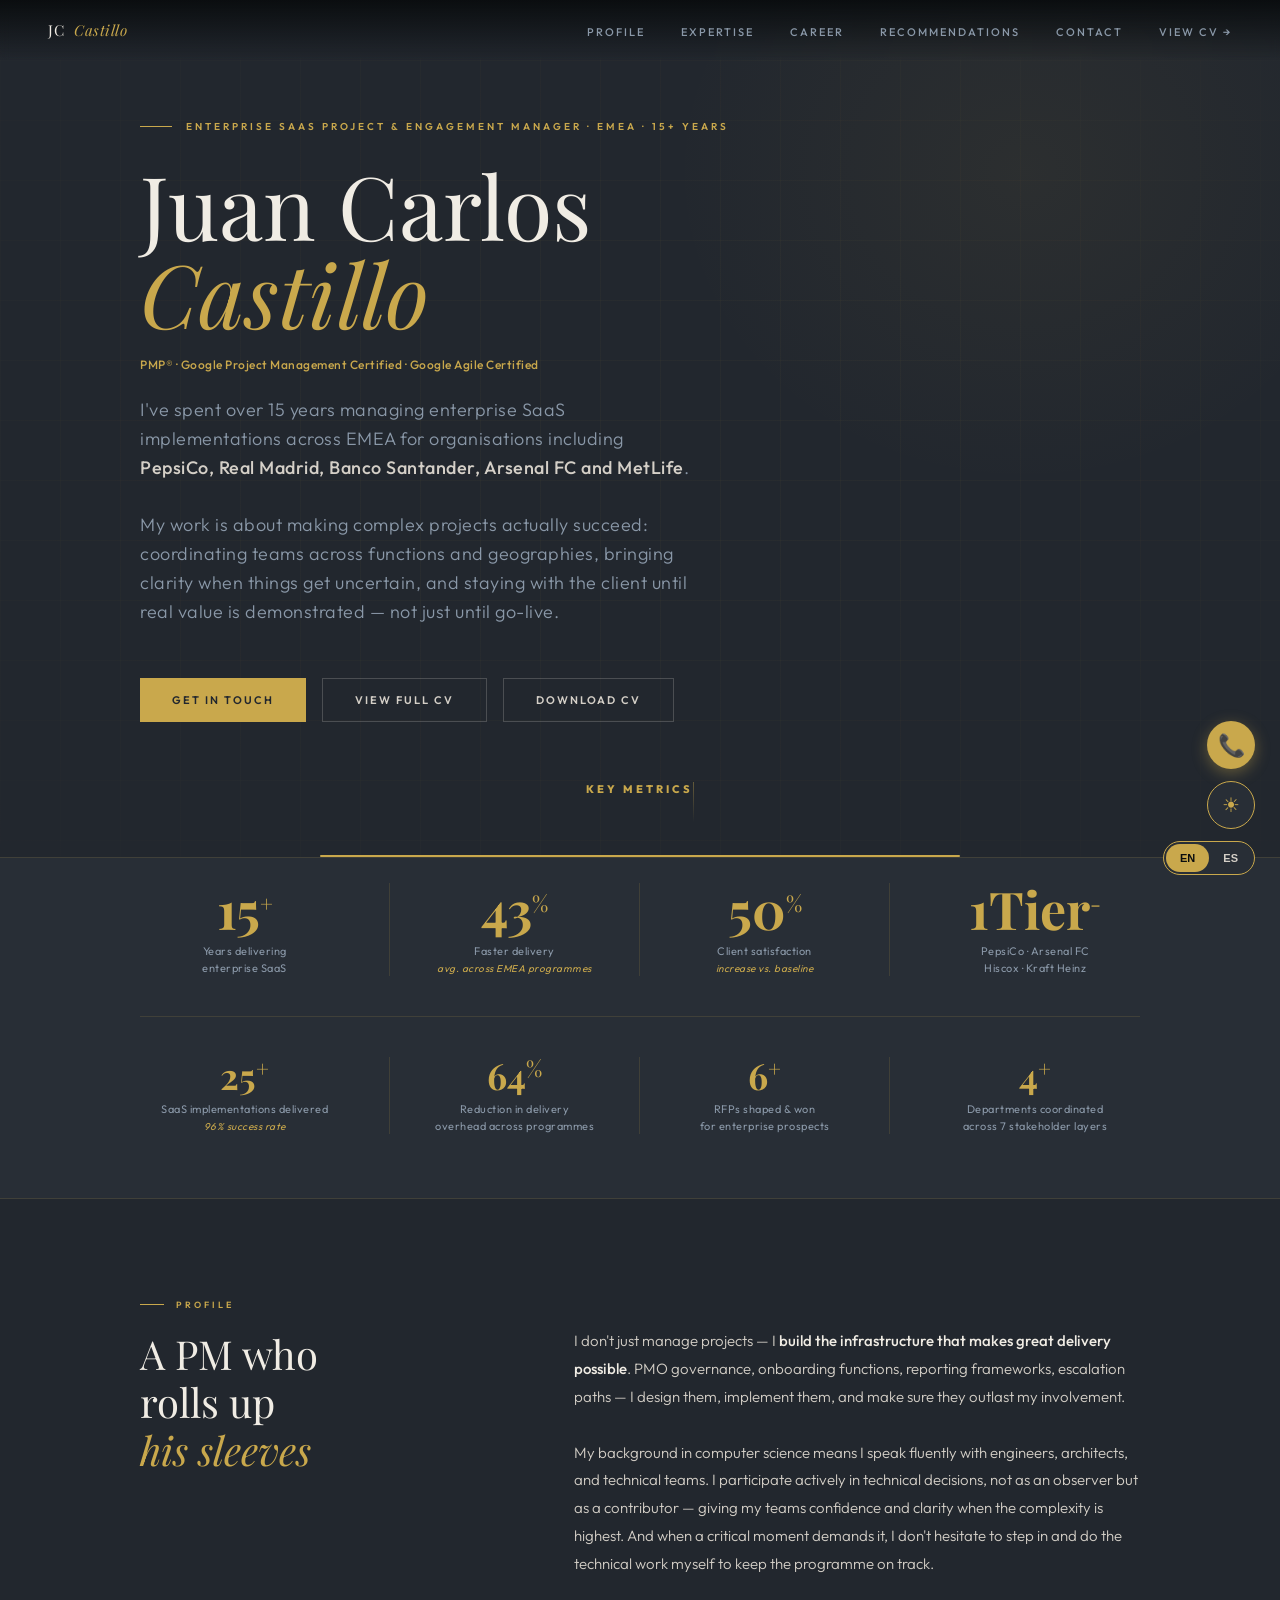
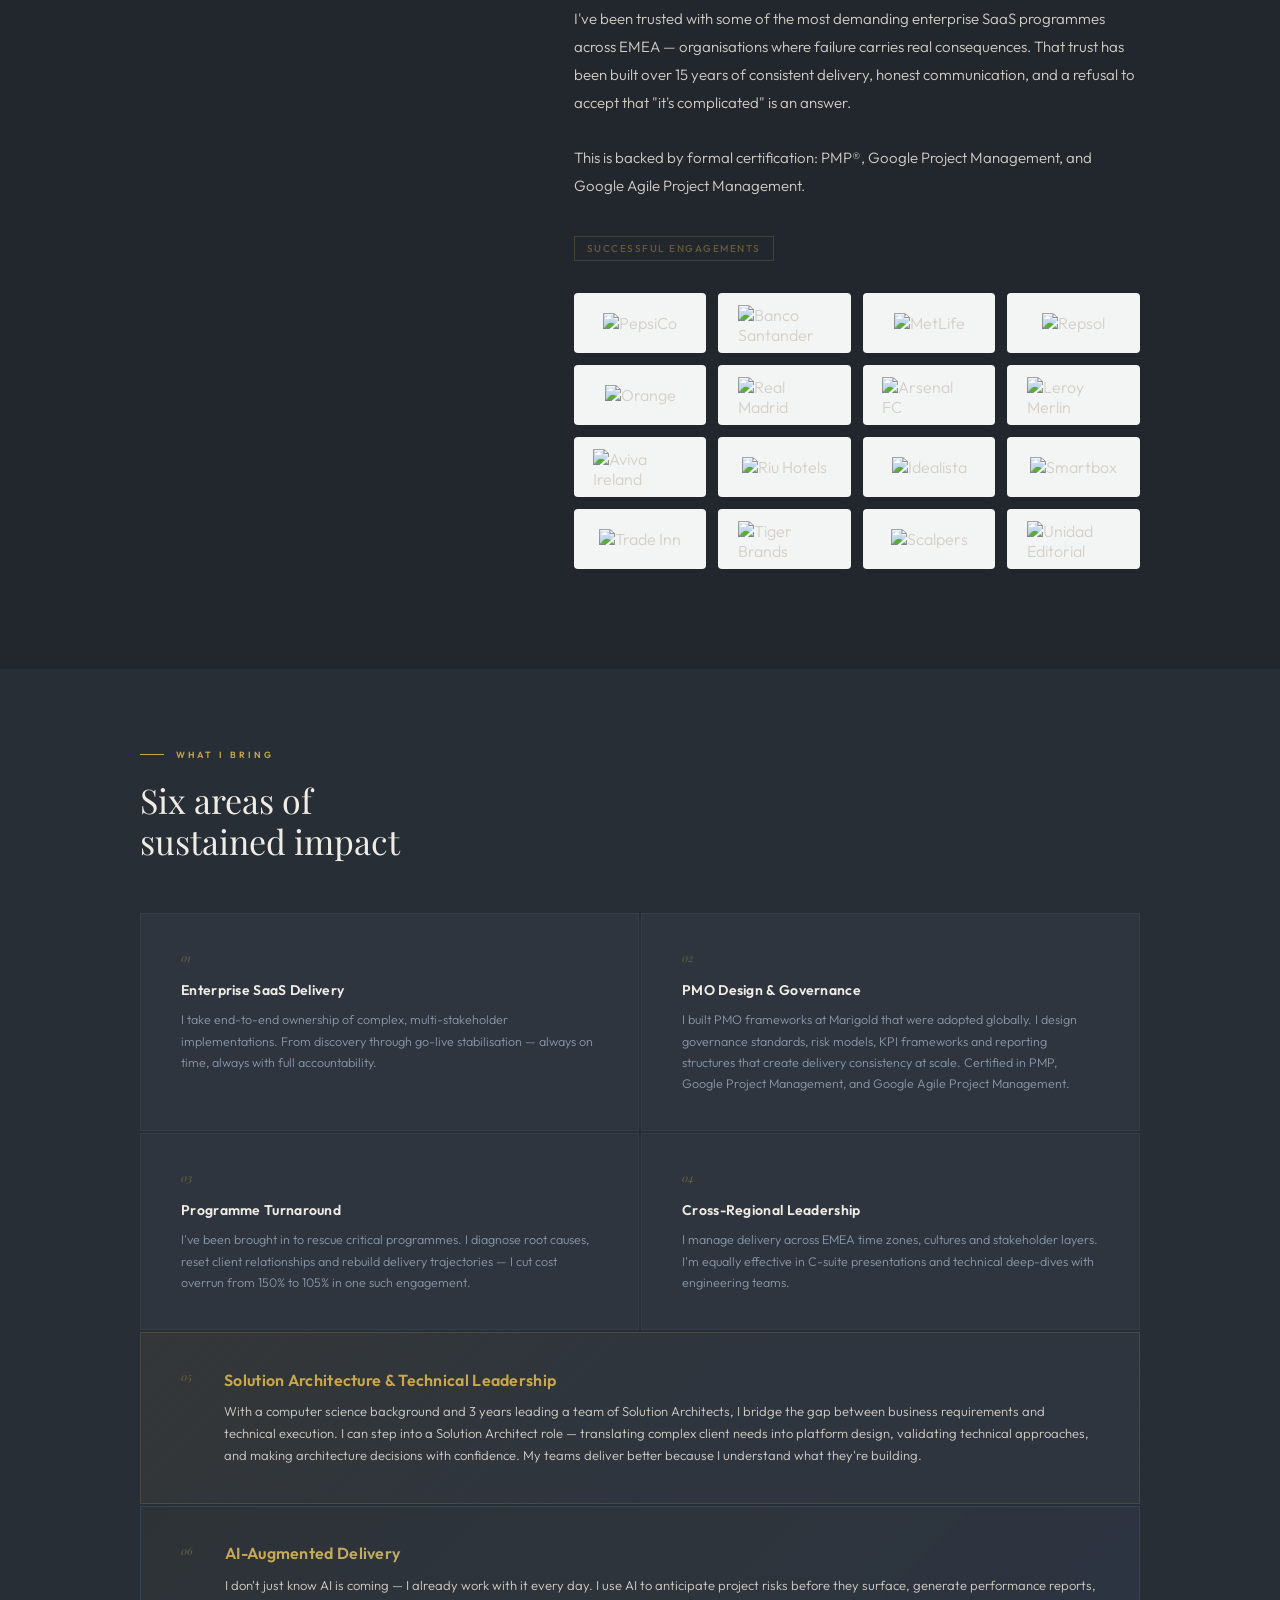
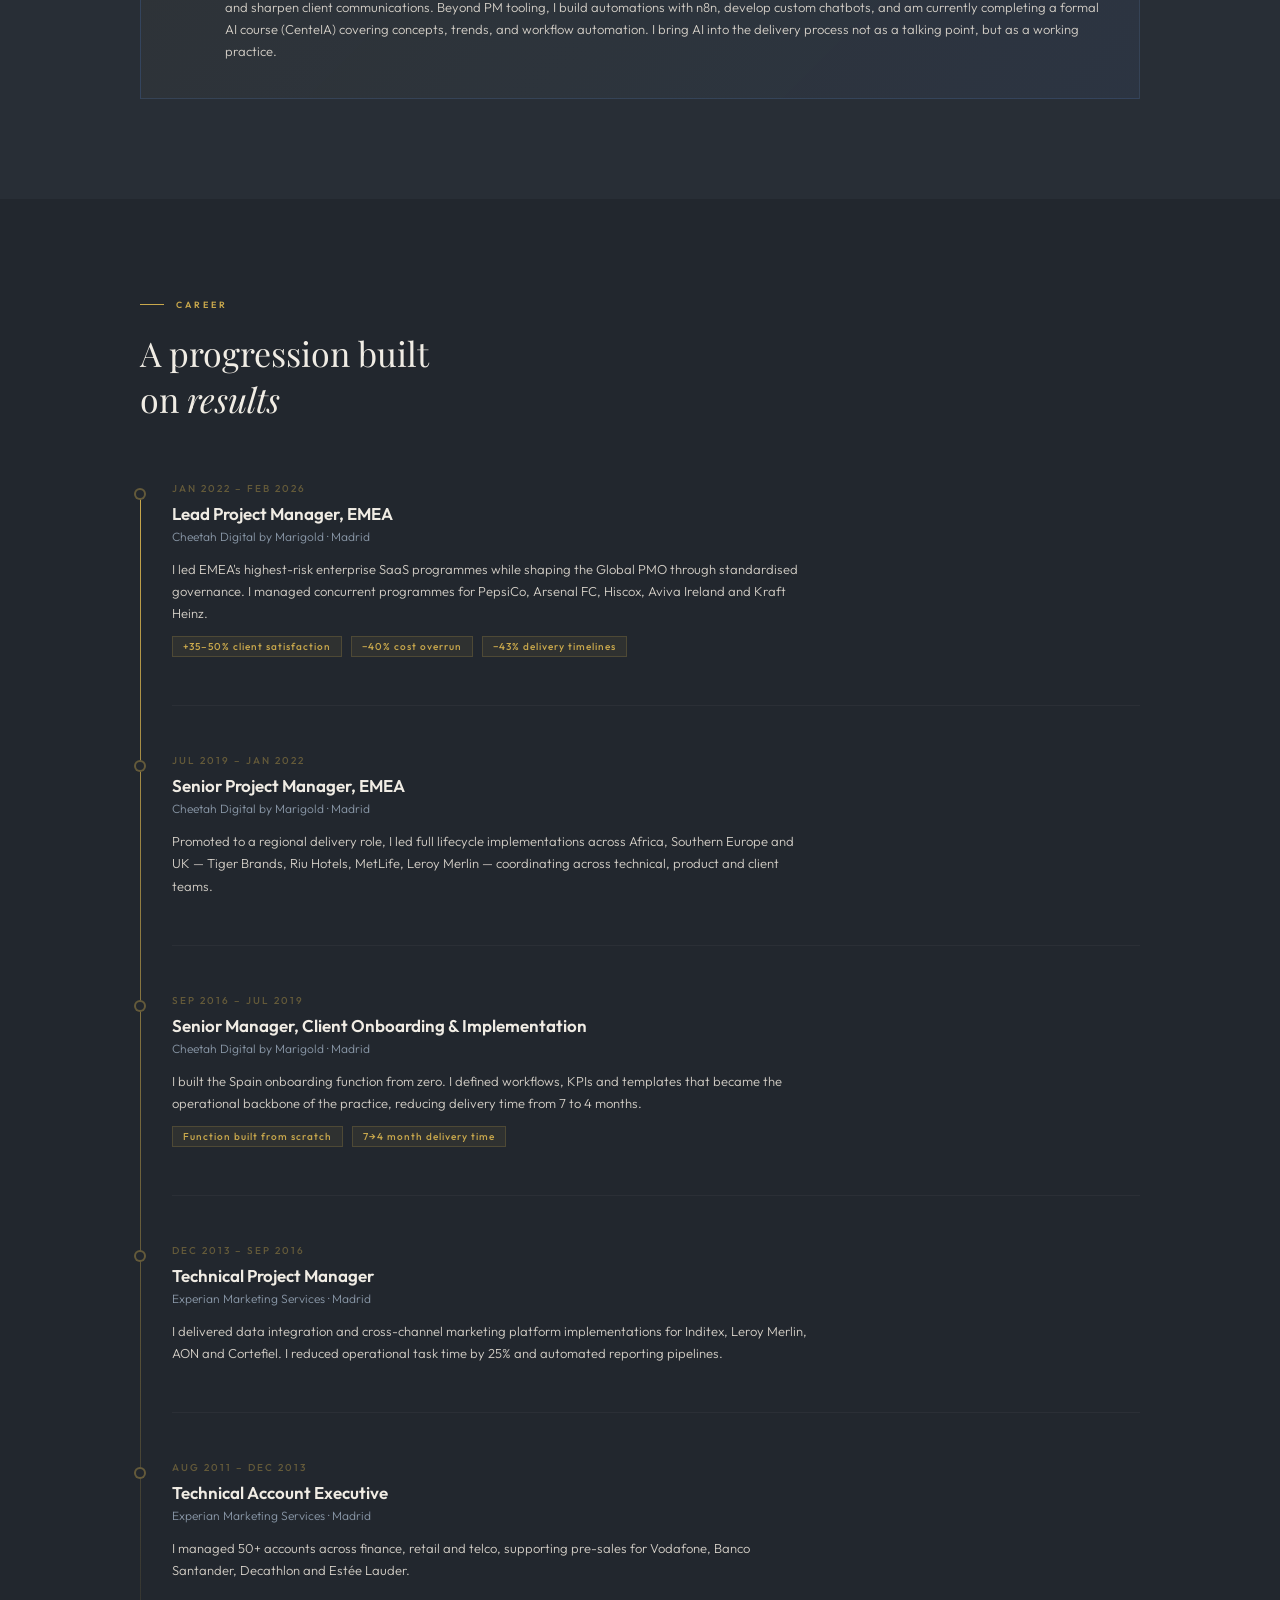
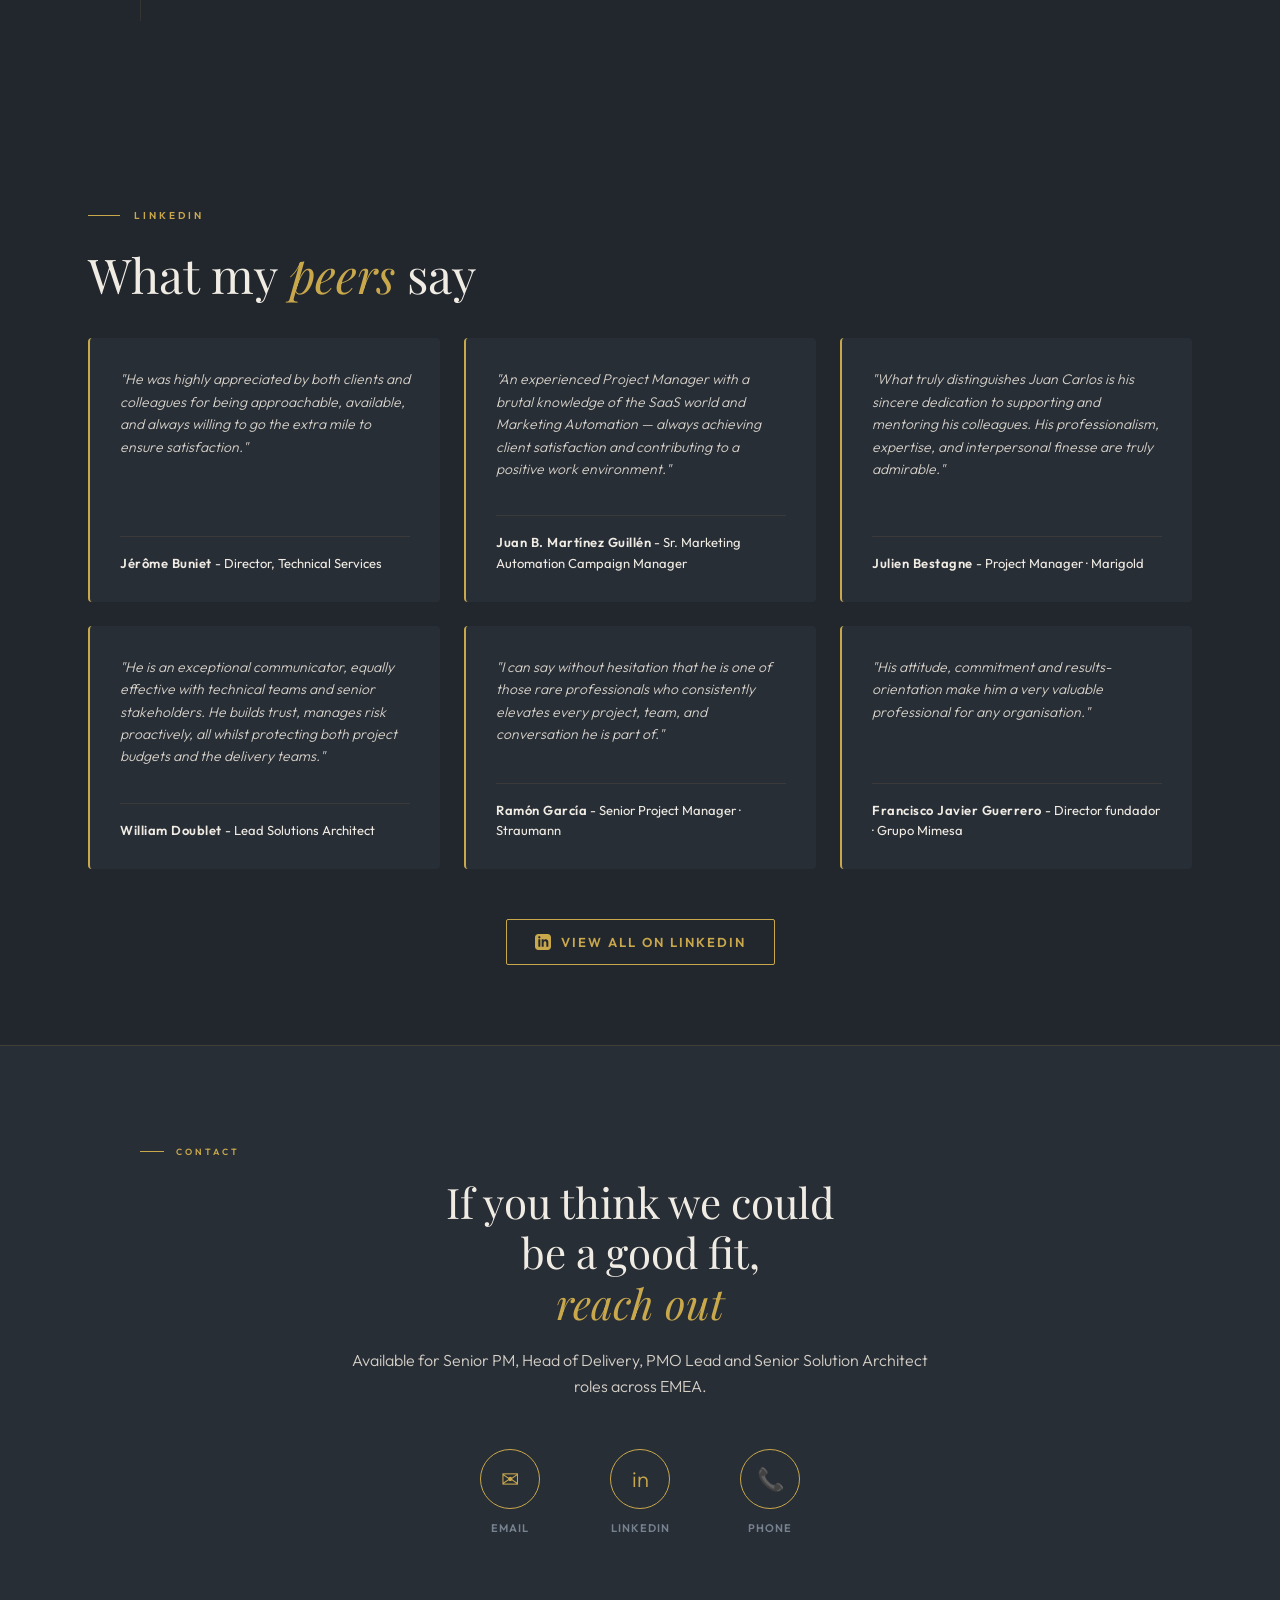
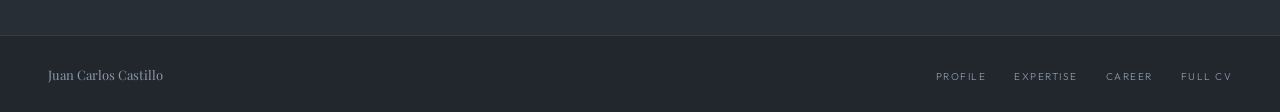
==== commit 667b970c: "Add files via upload" ====
--- a/index.html
+++ b/index.html
@@ -3,10 +3,10 @@
 <head>
 <meta charset="UTF-8">
 <meta name="viewport" content="width=device-width, initial-scale=1.0">
-<title>Juan Carlos Castillo — Enterprise SaaS Project & Engagement Manager</title>
+<title>Juan Carlos Castillo — Senior Project & Program Manager</title>
 <link rel="icon" type="image/png" href="[data-uri]">
 <link rel="apple-touch-icon" href="https://jcastillo.es/android-chrome-192x192.png">
-<meta name="description" content="Enterprise SaaS Project & Engagement Manager with 15+ years delivering enterprise SaaS implementations across EMEA. PepsiCo, Arsenal FC, Hiscox.">
+<meta name="description" content="Senior Project & Program Manager with 15+ years delivering enterprise SaaS implementations and delivery across EMEA. PepsiCo, Arsenal FC, Hiscox.">
 <link href="https://fonts.googleapis.com/css2?family=Playfair+Display:ital,wght@0,400;0,700;1,400&family=Outfit:wght@300;400;500;600&display=swap" rel="stylesheet">
 <link rel="stylesheet" href="styles/main.css">
 </head>
@@ -28,7 +28,7 @@
   <div class="hero-inner">
     <div class="hero-eyebrow">
       <div class="hero-eyebrow-line"></div>
-      <div class="hero-eyebrow-text" data-t="hero-eyebrow">Enterprise SaaS Project & Engagement Manager · EMEA · 15+ Years</div>
+      <div class="hero-eyebrow-text" data-t="hero-eyebrow">Senior Project & Program Manager · Enterprise SaaS Delivery · EMEA · 15+ Years</div>
     </div>
     <h1 class="hero-name">Juan Carlos<br><em>Castillo</em></h1>
     <div class="hero-credentials" data-t="hero-credentials">PMP® · Google Project Management Certified · Google Agile Certified</div>
@@ -104,10 +104,10 @@
     </div>
     <div class="about-body">
       <p class="about-text" data-t="about-text-1">
-        I don't just manage projects — I <strong>build the infrastructure that makes great delivery possible</strong>. PMO governance, onboarding functions, reporting frameworks, escalation paths — I design them, implement them, and make sure they outlast my involvement.
+        I don't just manage projects — I <strong>help build the infrastructure that makes great delivery possible</strong>. Delivery governance, onboarding functions, reporting frameworks, escalation paths — I design and implement them, and make sure they outlast my involvement.
       </p>
       <p class="about-text" data-t="about-text-2">
-        My background in computer science means I speak fluently with engineers, architects, and technical teams. I participate actively in technical decisions, not as an observer but as a contributor — giving my teams confidence and clarity when the complexity is highest. And when a critical moment demands it, I don't hesitate to step in and do the technical work myself to keep the programme on track.
+        My background in computer science means I speak fluently with engineers, architects, and technical teams. I take part in technical decisions, not as an observer but as a contributor — giving my teams confidence and clarity when the complexity is highest, and challenging assumptions to keep the programme on track.
       </p>
       <p class="about-text" data-t="about-text-3">
         I've been trusted with some of the most demanding enterprise SaaS programmes across EMEA — organisations where failure carries real consequences. That trust has been built over 15 years of consistent delivery, honest communication, and a refusal to accept that "it's complicated" is an answer.
@@ -139,12 +139,12 @@
       <div class="expertise-card">
         <div class="card-number">01</div>
         <div class="card-title" data-t="card-1-title">Enterprise SaaS Delivery</div>
-        <div class="card-desc" data-t="card-1-desc">End-to-end implementation ownership across complex, multi-stakeholder programmes. Discovery through go-live stabilisation, always on time, always with accountability.</div>
+        <div class="card-desc" data-t="card-1-desc">End-to-end implementation ownership across complex, multi-stakeholder programmes, from discovery through go-live and post-launch stabilisation, with clear accountability throughout.</div>
       </div>
       <div class="expertise-card">
         <div class="card-number">02</div>
         <div class="card-title" data-t="card-2-title">PMO Design & Governance</div>
-        <div class="card-desc" data-t="card-2-desc">Built PMO frameworks adopted globally at Marigold. Governance standards, risk models, KPI frameworks, and reporting structures that create delivery consistency at scale. Certified in PMP, Google Project Management, and Google Agile Project Management.</div>
+        <div class="card-desc" data-t="card-2-desc">Co-built the client delivery function in Spain alongside the Country Delivery Manager, contributing governance standards, KPI and reporting frameworks and change-control processes later adopted across EMEA. Certified in PMP, Google Project Management, and Google Agile Project Management.</div>
       </div>
       <div class="expertise-card">
         <div class="card-number">03</div>
@@ -159,7 +159,7 @@
       <div class="expertise-card expertise-card--highlight">
         <div class="card-number">05</div>
         <div class="card-title" data-t="card-5-title">Solution Architecture &amp; Technical Leadership</div>
-        <div class="card-desc" data-t="card-5-desc">With a computer science background and 3 years leading a team of Solution Architects, I bridge the gap between business requirements and technical execution. I can step into a Solution Architect role — translating complex client needs into platform design, validating technical approaches, and making architecture decisions with confidence. My teams deliver better because I understand what they're building.</div>
+        <div class="card-desc" data-t="card-5-desc">With a computer science background and three years leading a team of Solution and Technical Architects, I bridge business requirements and technical execution. I work directly with architects and engineers, challenge technical approaches, translate complex client needs into delivery plans and coordinate technical dependencies. My teams deliver better because I understand what they're building.</div>
       </div>
       <div class="expertise-card expertise-card--highlight expertise-card--ai">
         <div class="card-number">06</div>
@@ -183,10 +183,10 @@
         <div class="tl-period" data-t="tl-1-period">Jan 2022 – Feb 2026</div>
         <div class="tl-role" data-t="tl-1-role">Lead Project Manager, EMEA</div>
         <div class="tl-company">Cheetah Digital by Marigold · Madrid</div>
-        <div class="tl-desc" data-t="tl-1-desc">I led EMEA's highest-risk enterprise SaaS programmes while shaping the Global PMO through standardised governance. I managed concurrent programmes for PepsiCo, Arsenal FC, Hiscox, Aviva Ireland and Kraft Heinz.</div>
+        <div class="tl-desc" data-t="tl-1-desc">I led EMEA's highest-risk enterprise SaaS programmes, contributing to standardised delivery governance and change control across the region. I managed concurrent programmes for PepsiCo, Arsenal FC, Hiscox, Aviva Ireland and Kraft Heinz.</div>
         <span class="tl-highlight">+35–50% client satisfaction</span>
         <span class="tl-highlight">−40% cost overrun</span>
-        <span class="tl-highlight">PMO standards adopted globally</span>
+        <span class="tl-highlight">−43% delivery timelines</span>
       </div>
 
       <div class="tl-item">
@@ -253,7 +253,7 @@
       <div class="section-tag" data-t="section-tag-contact">Contact</div>
       <h2 class="contact-heading" data-t="contact-heading">Let's connect</h2>
       <p class="contact-sub" data-t="contact-sub">
-          Available for Senior Project Manager, Engagement Manager, Head of Delivery, PMO Lead and Senior Solution Architect roles across EMEA.
+          Available for Senior Project Manager, Program Manager, Technical Program Manager and Delivery Manager roles across EMEA — based in Valladolid, available for hybrid work in Madrid and open to remote.
       </p>      
       <div class="contact-links">
         <a href="mailto:jcarloscsva@gmail.com" class="contact-link">
--- a/styles/main.css
+++ b/styles/main.css
@@ -311,6 +311,16 @@
     margin-bottom: 52px;
     opacity: 0;
     animation: fadeUp 0.8s ease 0.35s forwards;
+  }
+
+  .hero-credentials {
+    font-size: 12px;
+    font-weight: 500;
+    letter-spacing: 0.5px;
+    color: var(--gold);
+    margin-bottom: 24px;
+    opacity: 0;
+    animation: fadeUp 0.8s ease 0.28s forwards;
   }
 
   .hero-title strong {
@@ -1256,4 +1266,4 @@
     margin-top: 15px;
     border-top: 1px solid rgba(201, 168, 76, 0.1);
     padding-top: 15px;
-}+      }
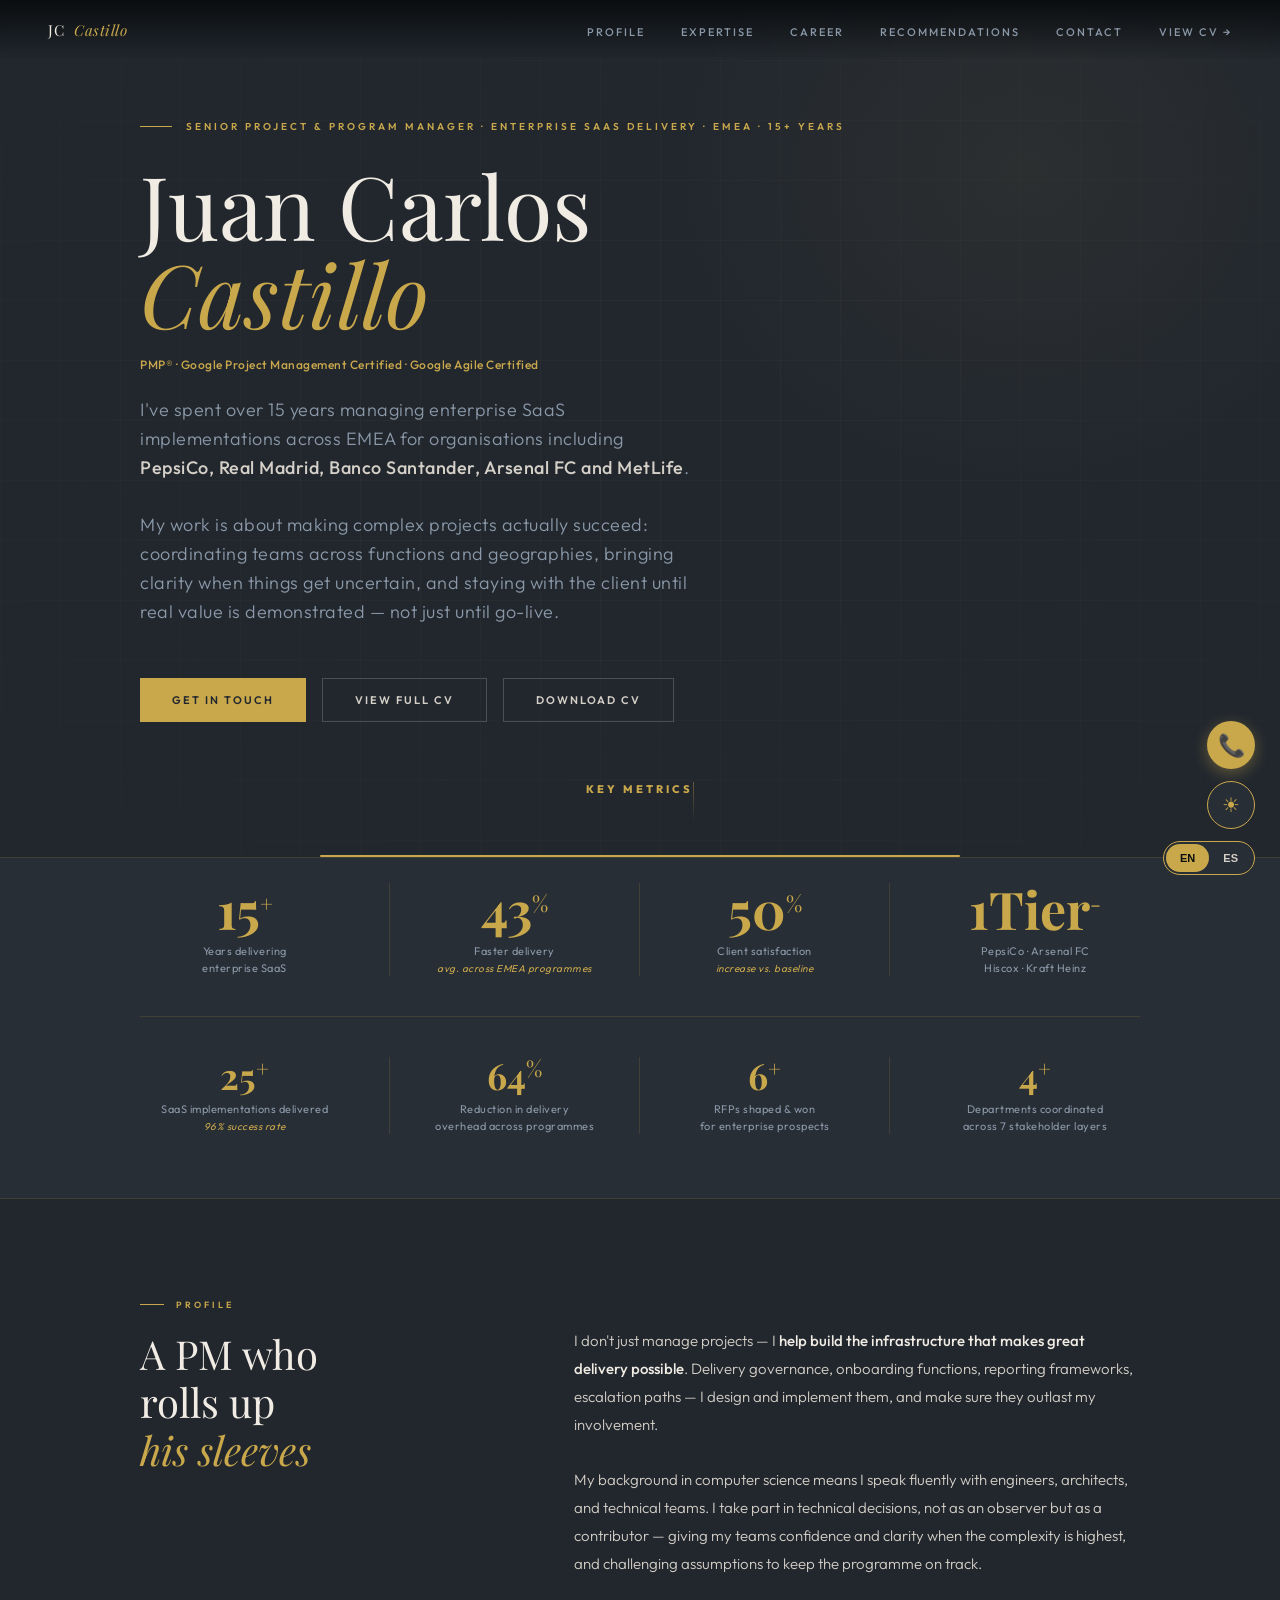
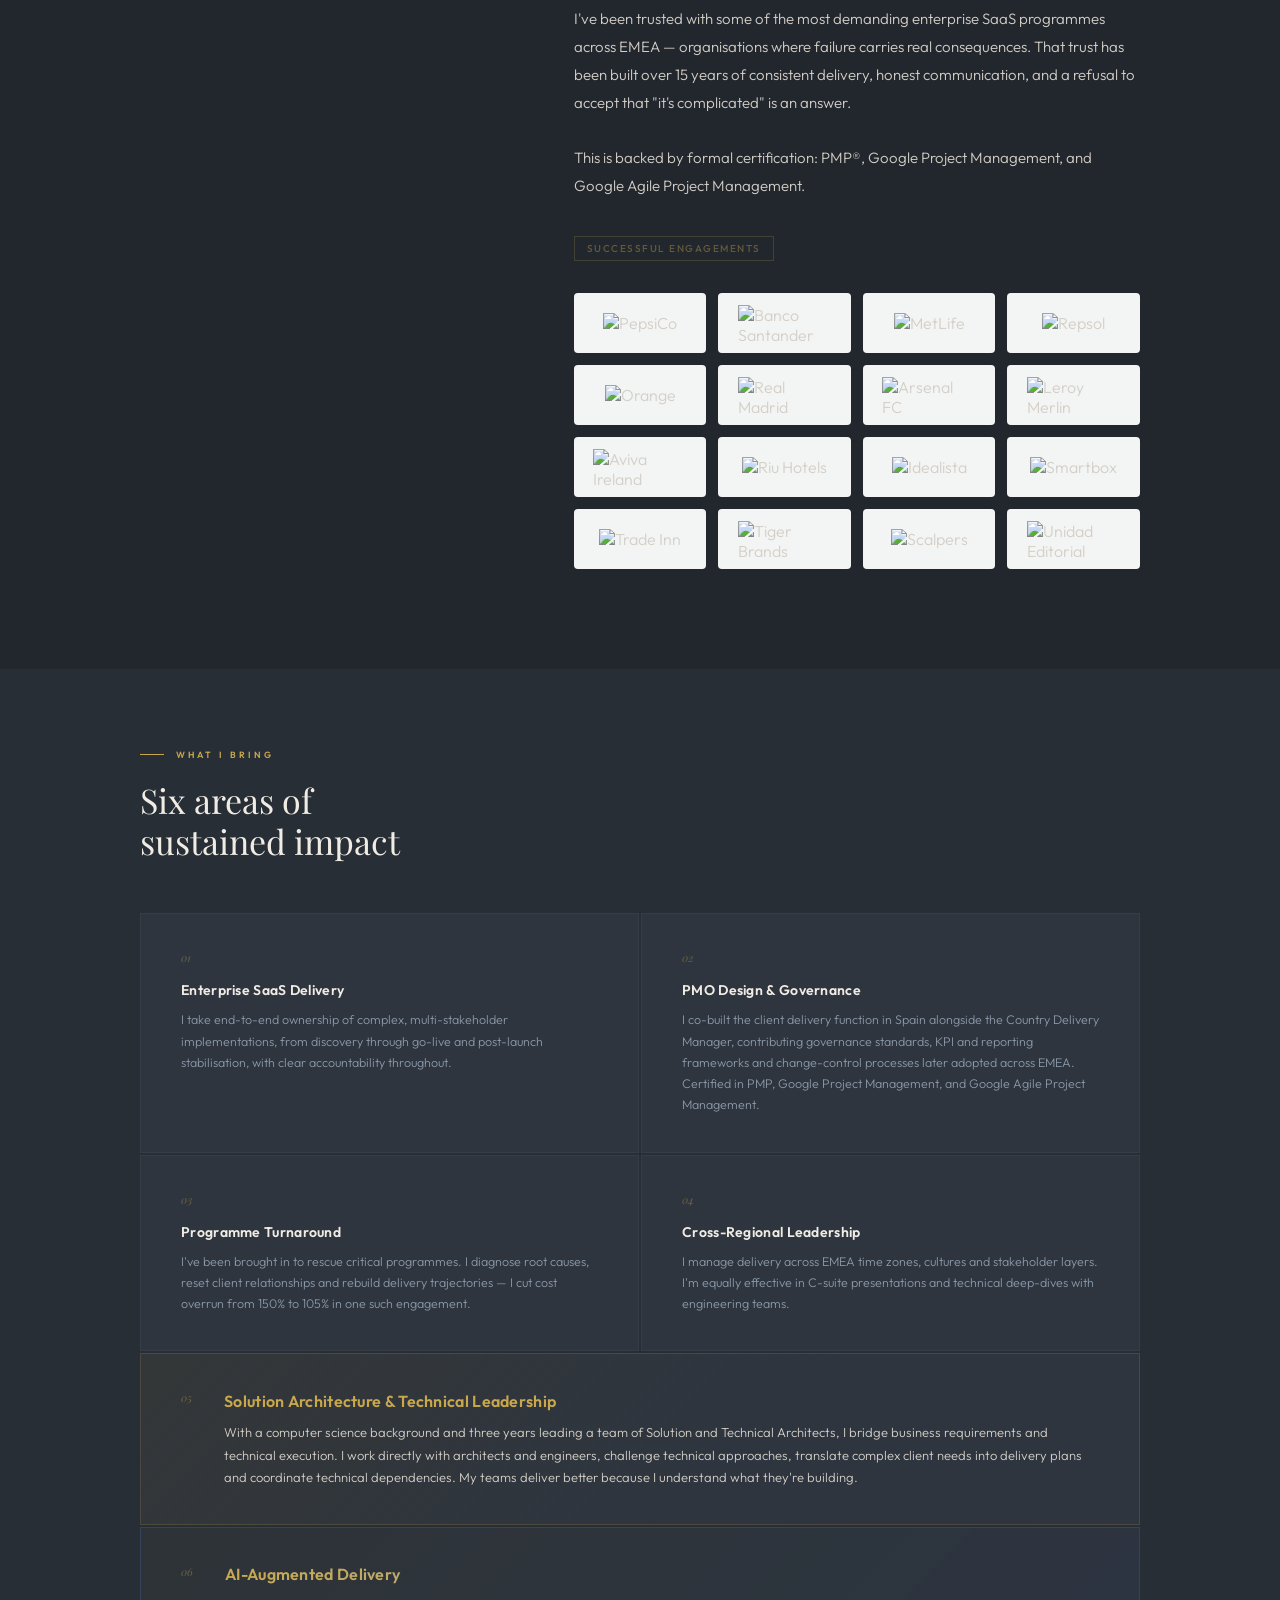
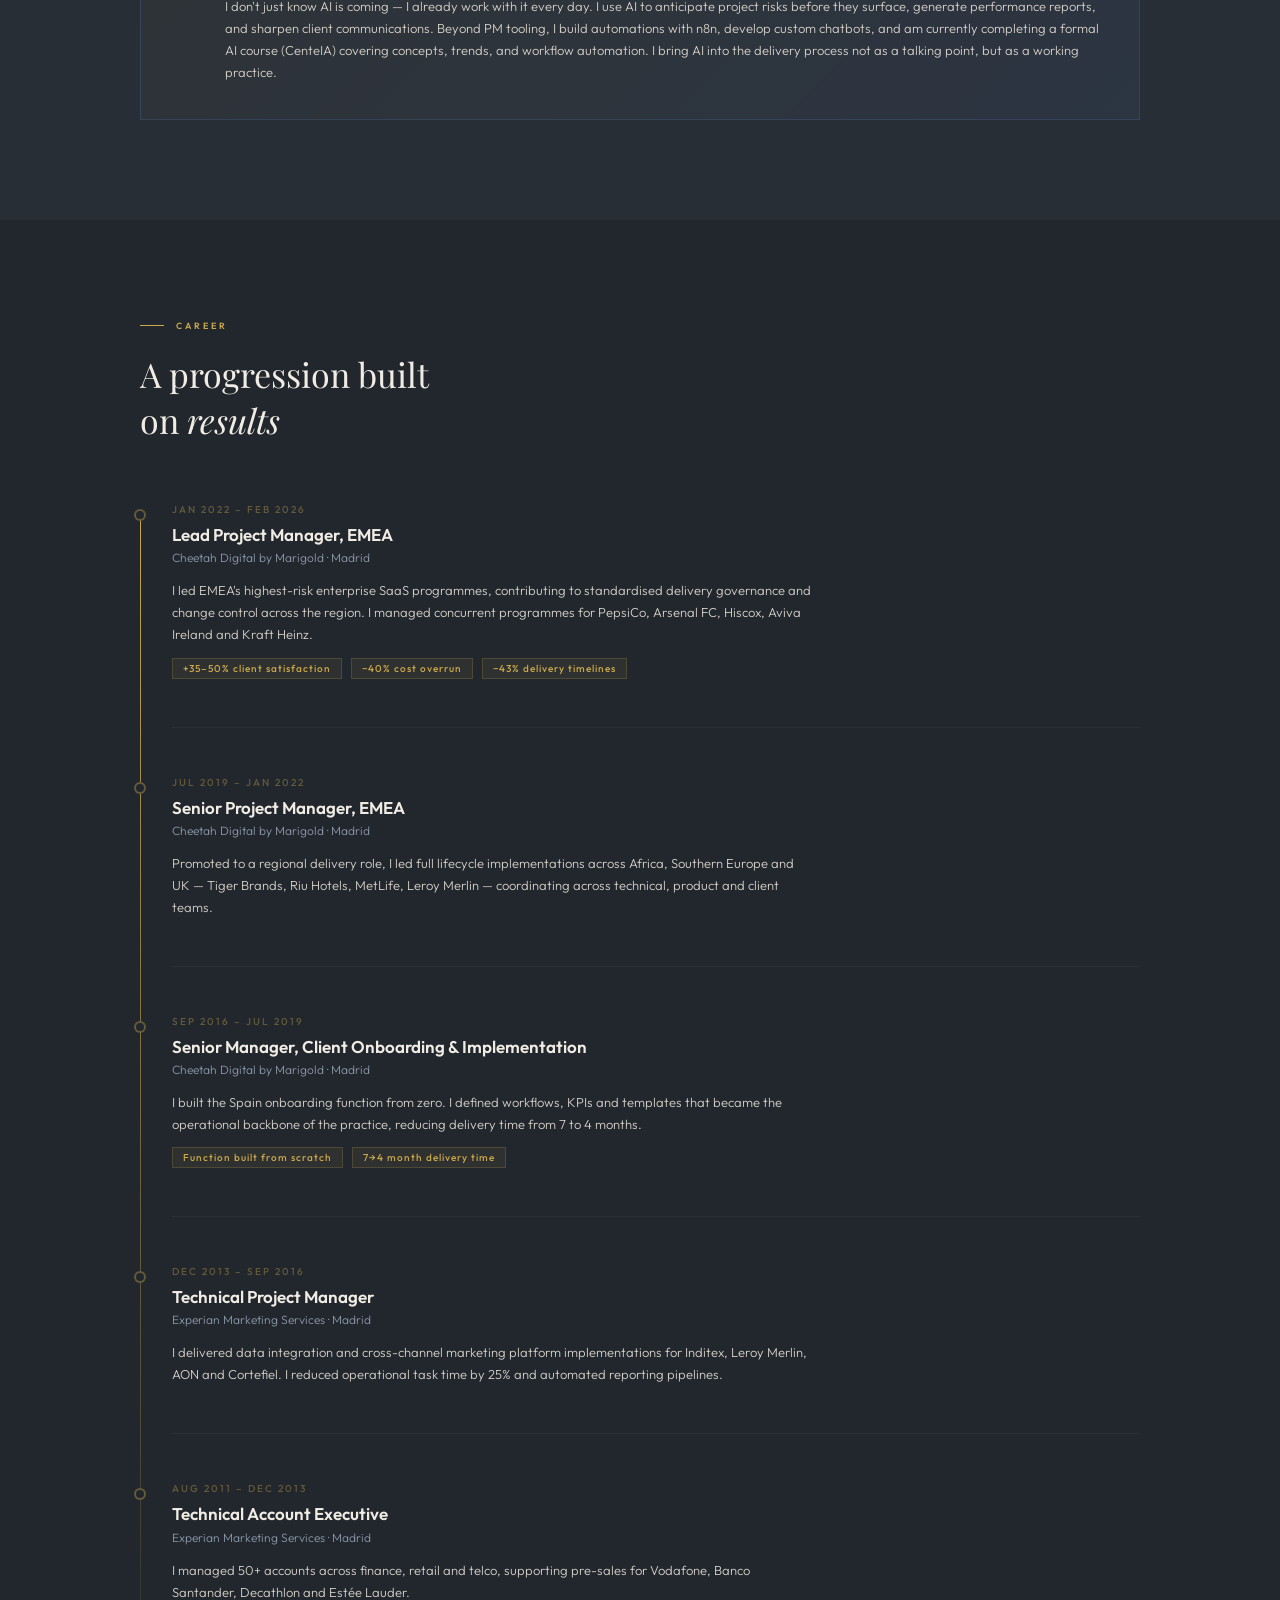
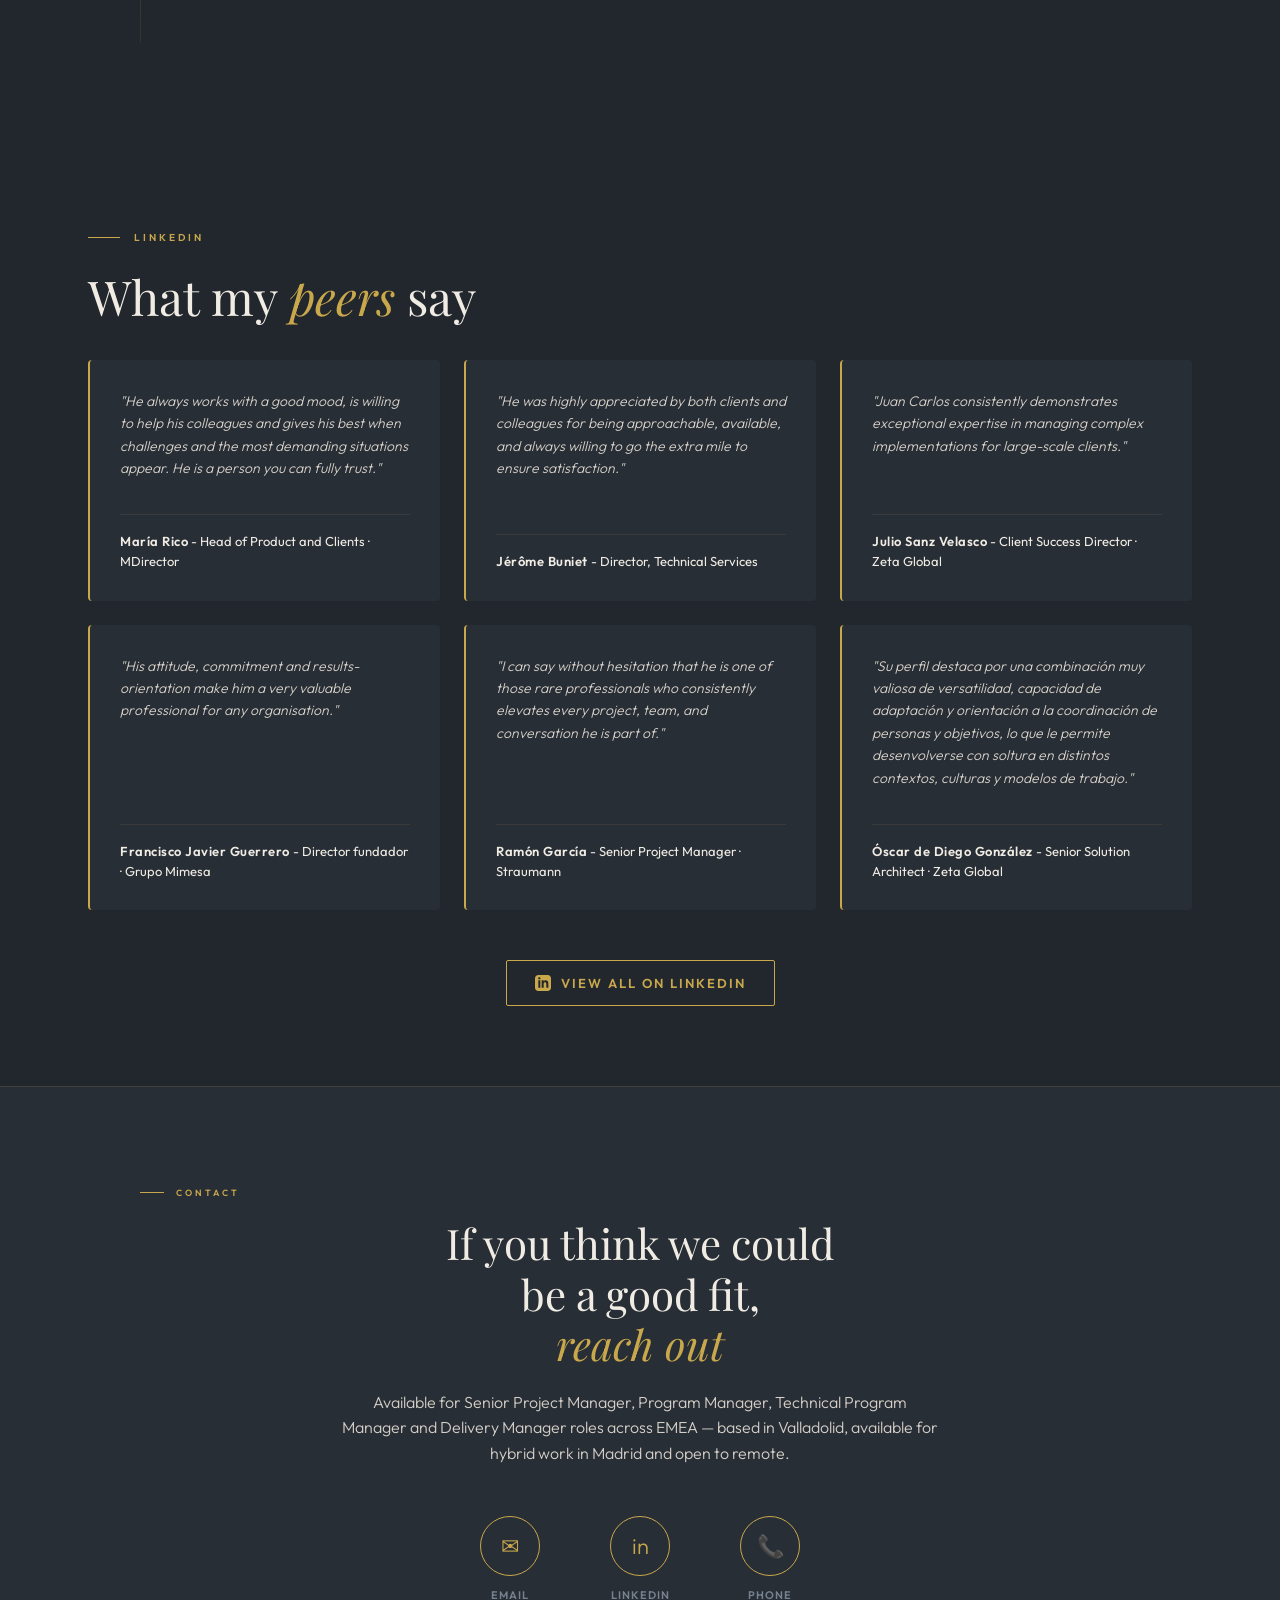
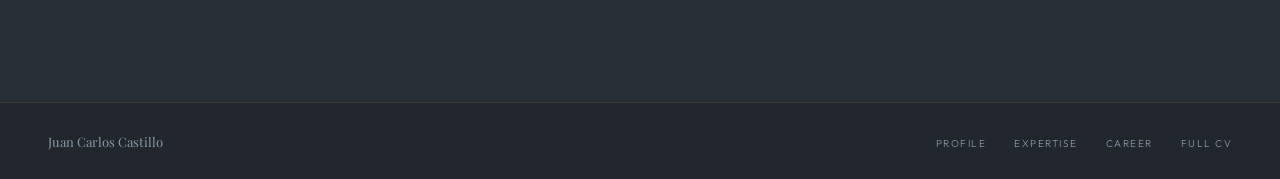
==== commit bacdd388: "new" ====
--- a/index.html
+++ b/index.html
@@ -40,7 +40,7 @@
         Get in Touch
         <svg width="14" height="14" viewBox="0 0 14 14" fill="none"><path d="M1 7h12M7 1l6 6-6 6" stroke="currentColor" stroke-width="1.5" stroke-linecap="round" stroke-linejoin="round"/></svg>
       </a>
-      <a href="https://jcastillo.es/cv_pdf/JuanCarlos_Castillo_CV_EN.pdf" class="btn-secondary" target="_blank" data-t="cta-cv">
+      <a href="https://jcastillo.es/cv_html/CV_JuanCarlosCastillo_SeniorProjectManager_EN.html" class="btn-secondary" target="_blank" data-t="cta-cv">
         View Full CV
         <svg width="14" height="14" viewBox="0 0 14 14" fill="none"><path d="M3 11L11 3M11 3H5M11 3v6" stroke="currentColor" stroke-width="1.5" stroke-linecap="round" stroke-linejoin="round"/></svg>
       </a>
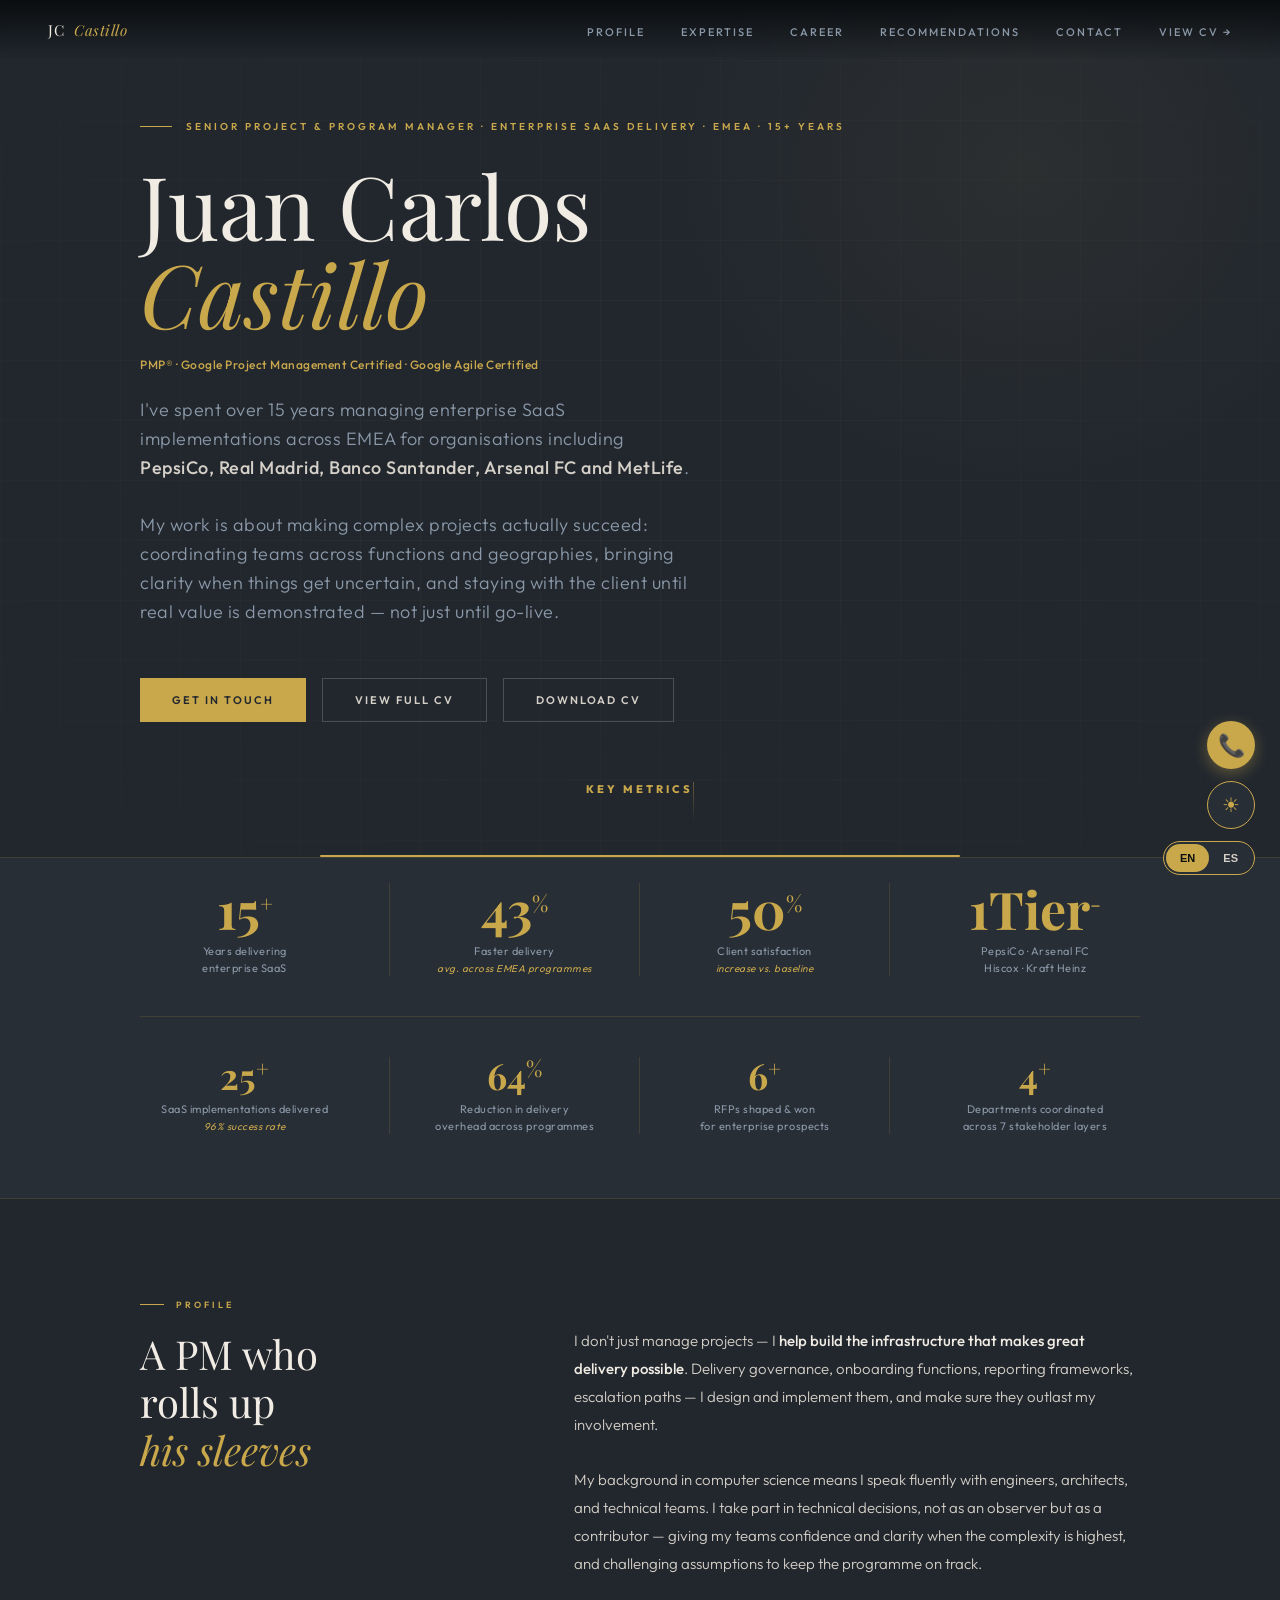
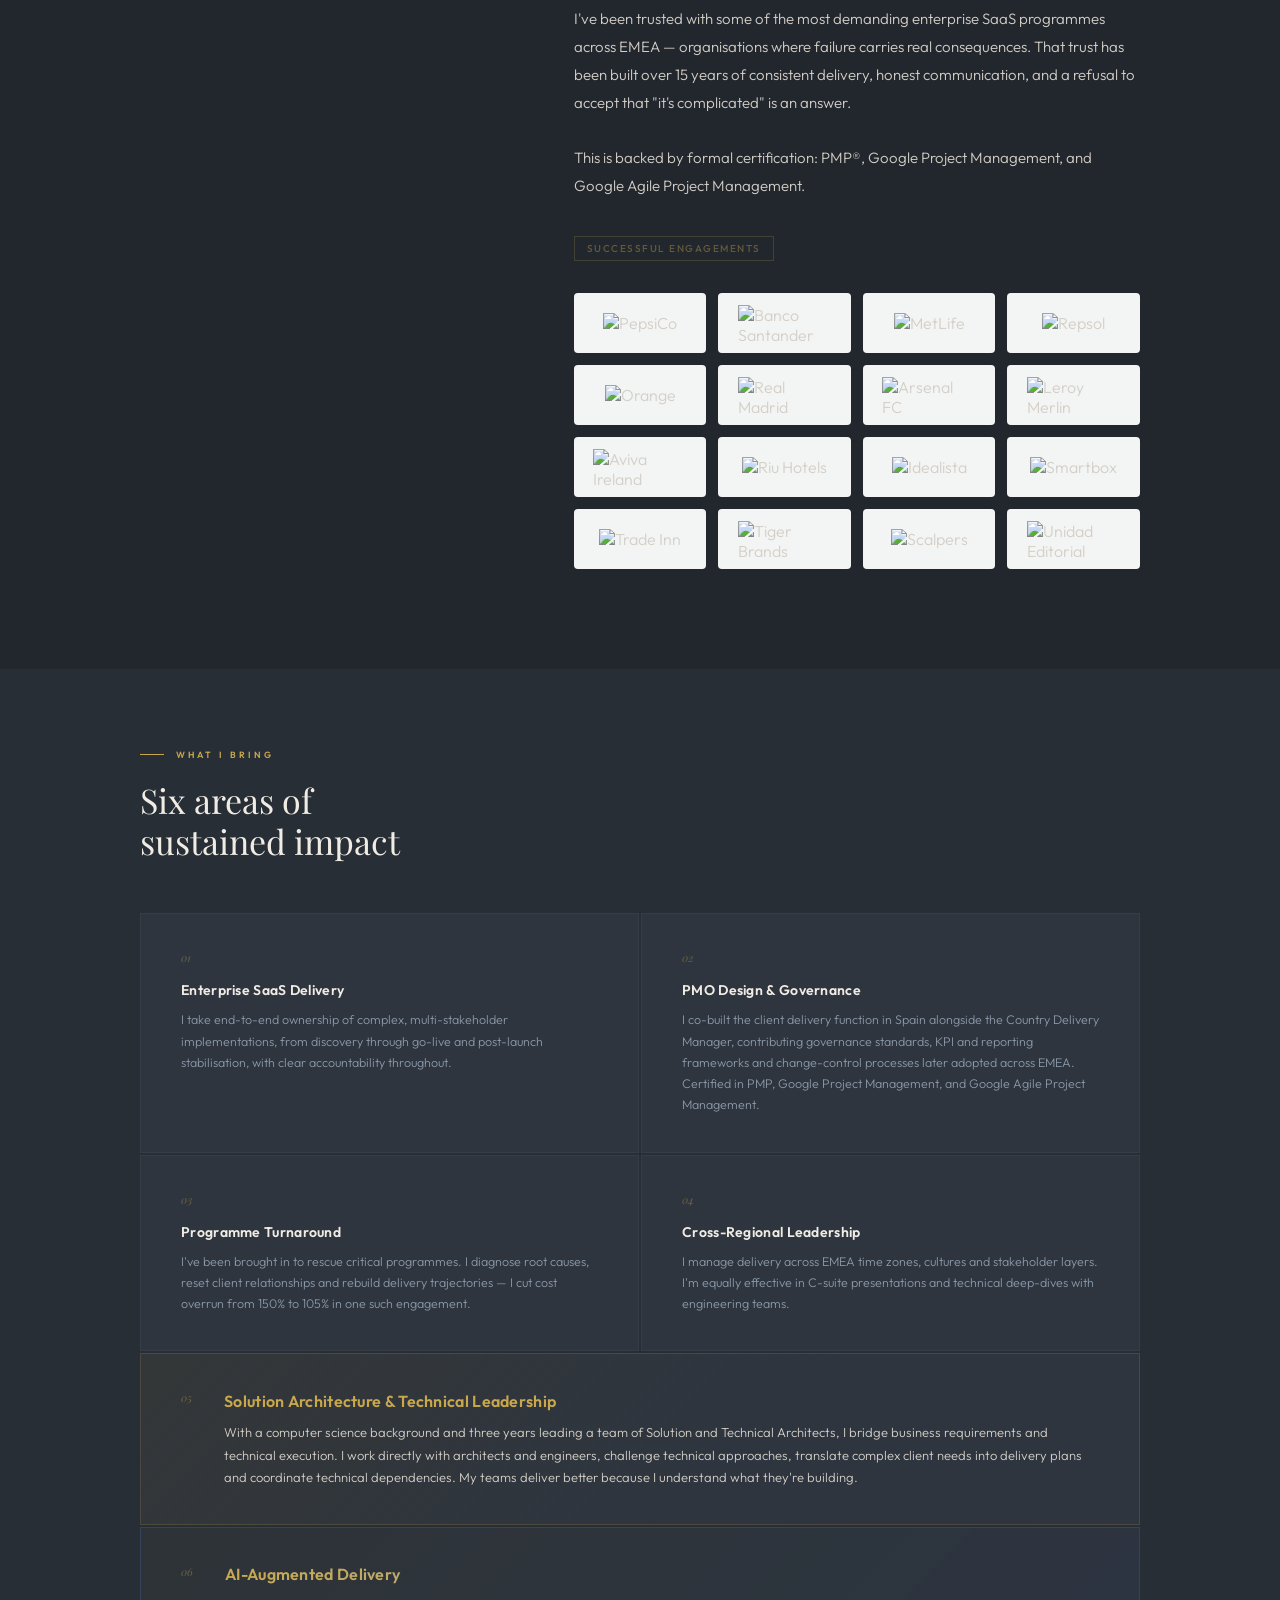
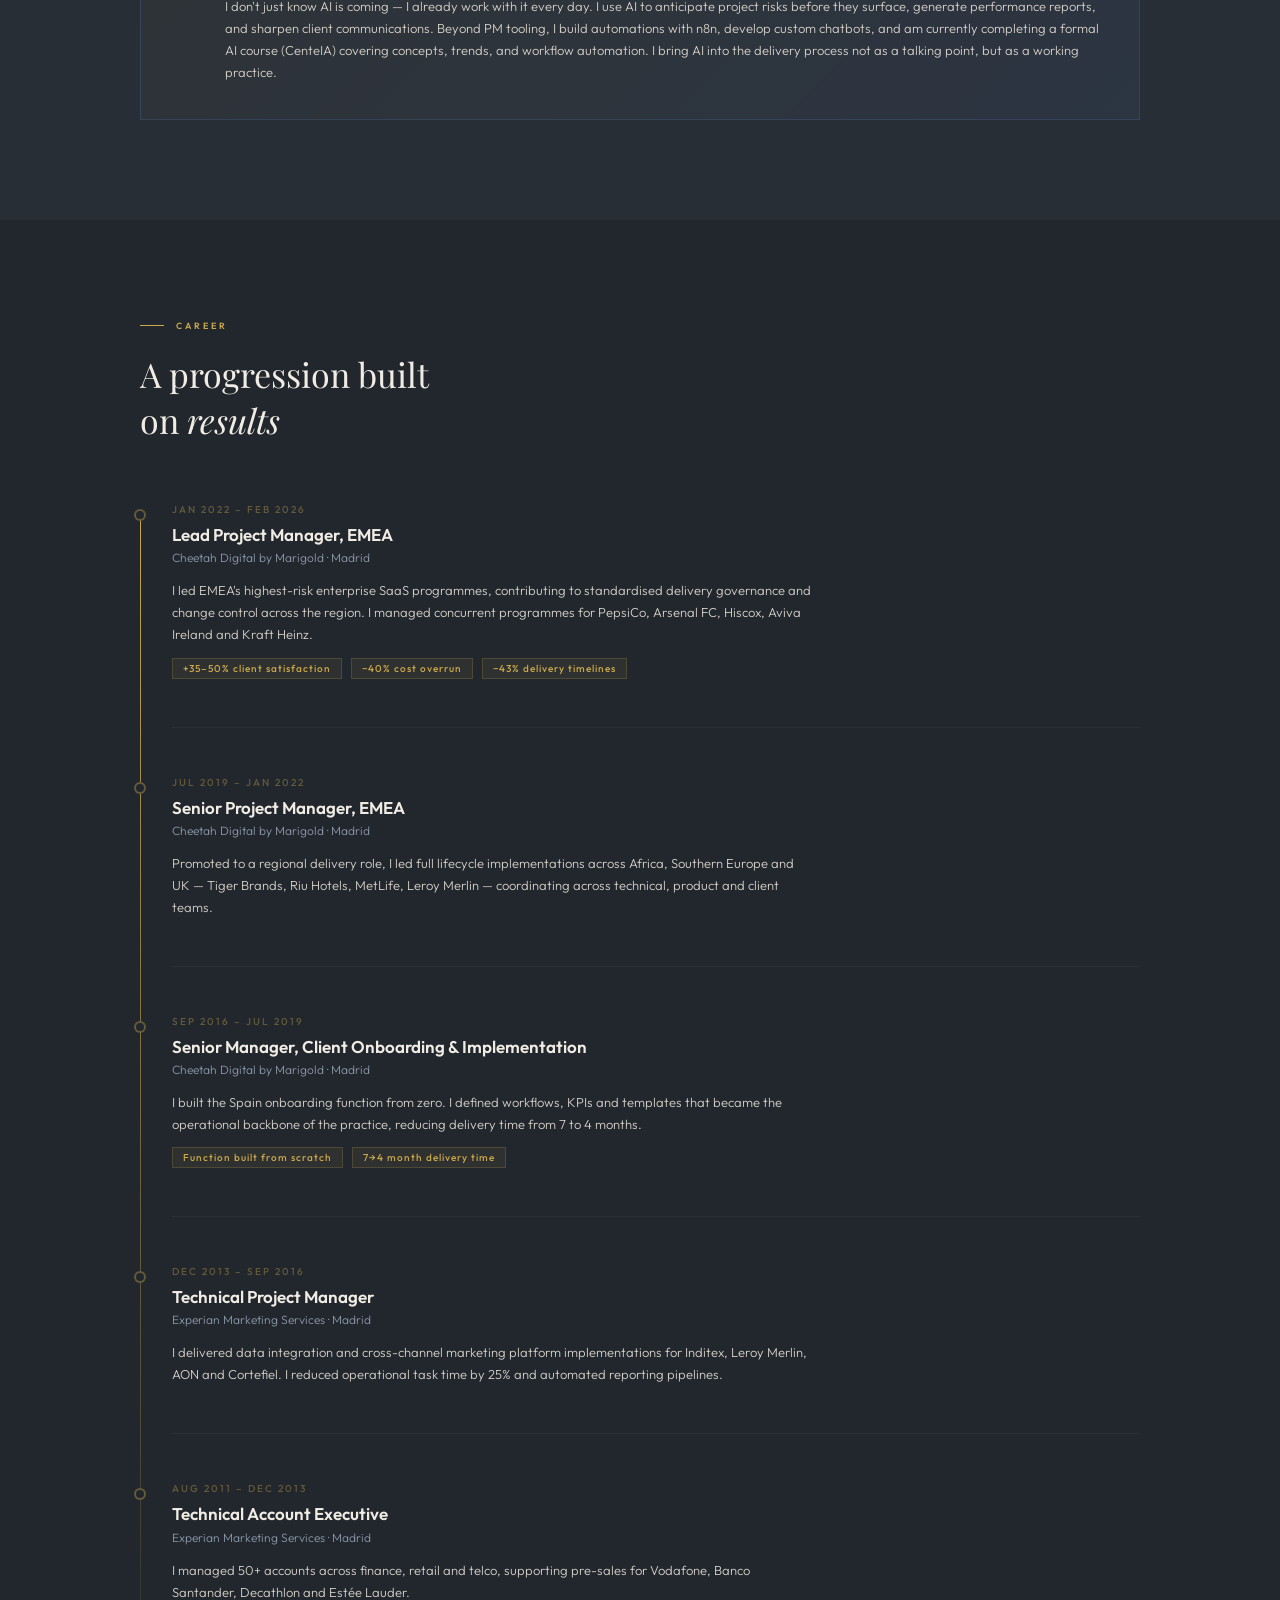
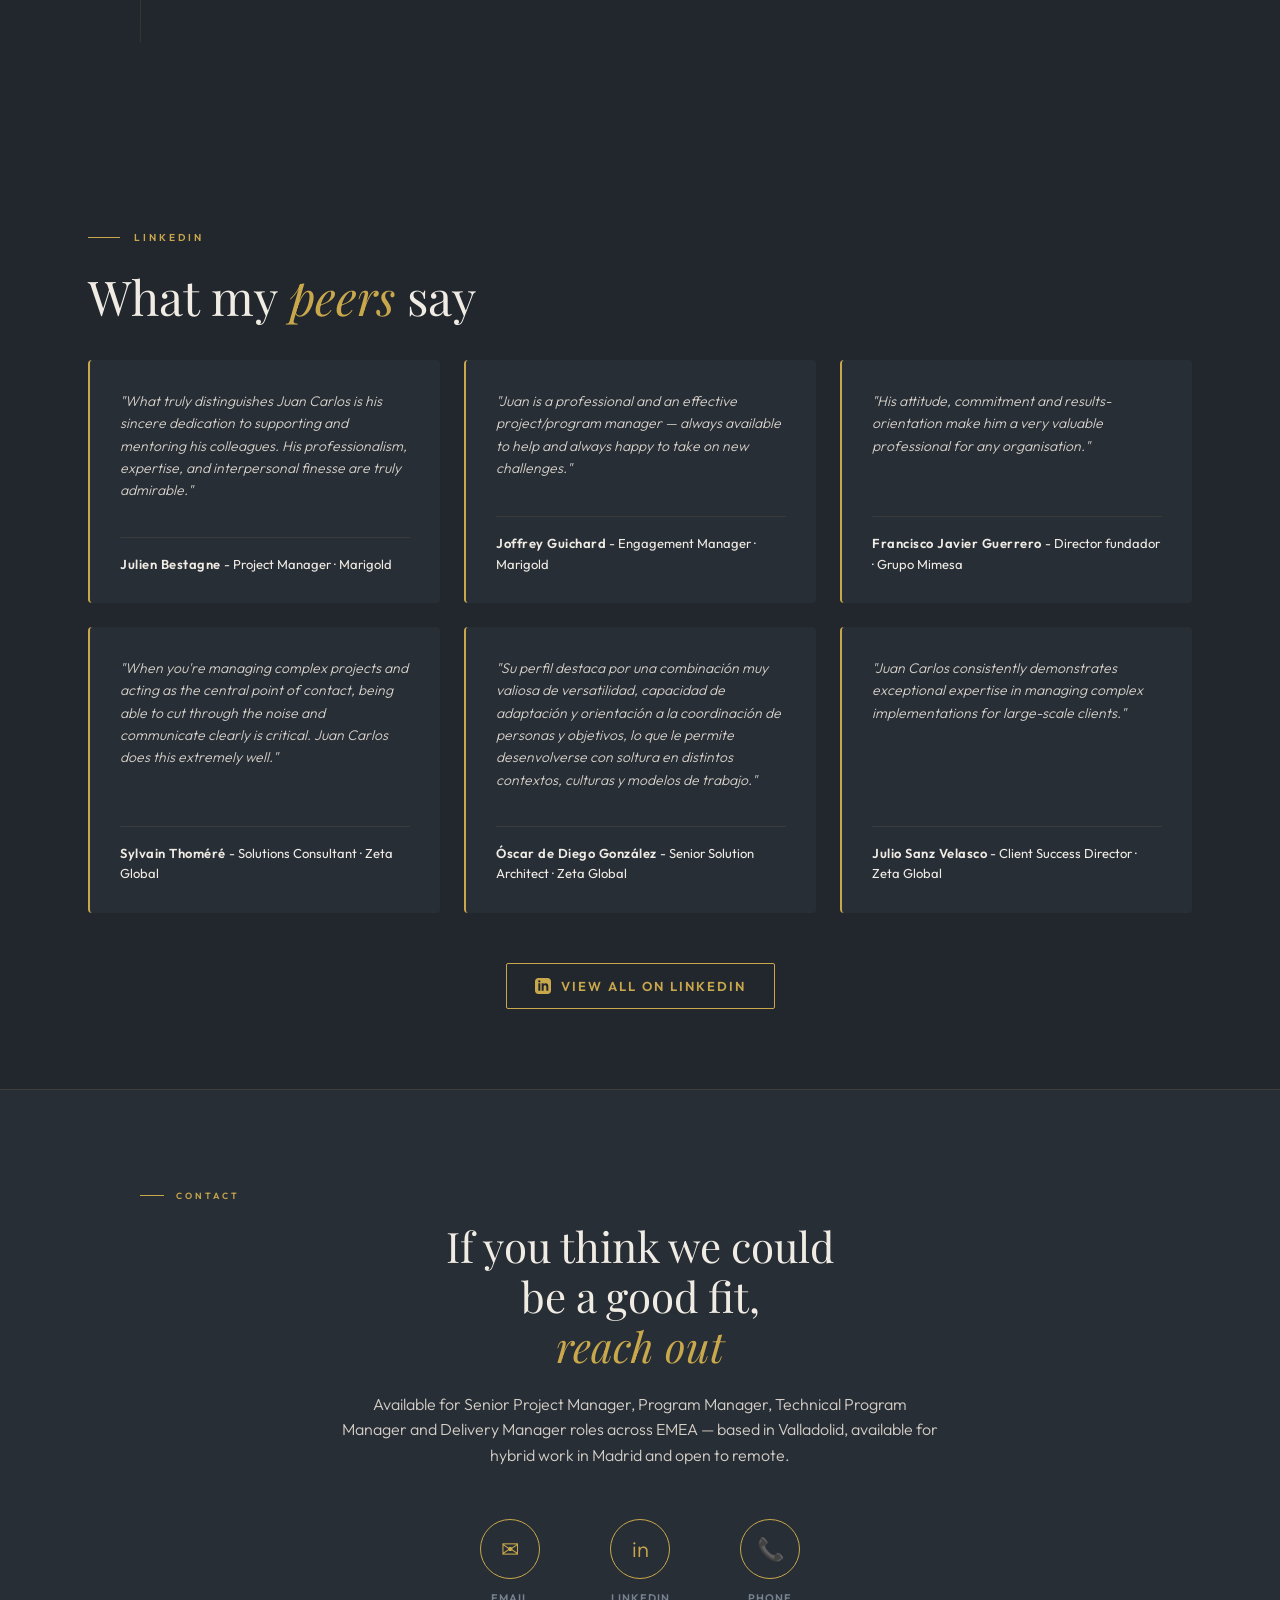
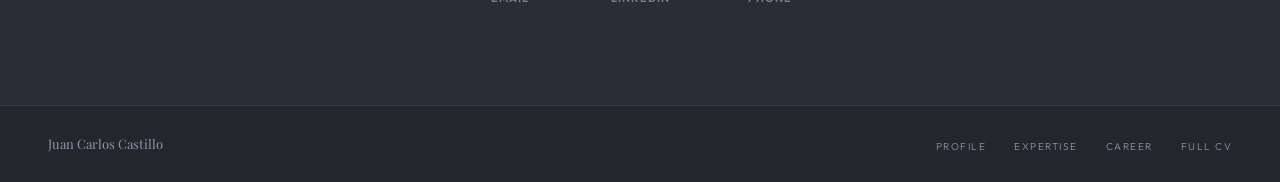
==== commit 12041eea: "URL" ====
--- a/index.html
+++ b/index.html
@@ -20,7 +20,7 @@
     <li><a href="#career" data-t="nav-career">Career</a></li>
     <li><a href="#recommendations" data-t="nav-recommendations">Recommendations</a></li>
     <li><a href="#contact" data-t="nav-contact">Contact</a></li>
-    <li><a href="https://jcastillo.es/cv_pdf/JuanCarlos_Castillo_CV_EN.pdf" id="nav-cv-link" style="color:var(--gold)" data-t="nav-cv" target="_blank">View CV →</a></li>
+    <li><a href="https://jcastillo.es/cv_html/CV_JuanCarlosCastillo_SeniorProjectManager_EN.html" id="nav-cv-link" style="color:var(--gold)" data-t="nav-cv" target="_blank">View CV →</a></li>
   </ul>
 </nav>
 
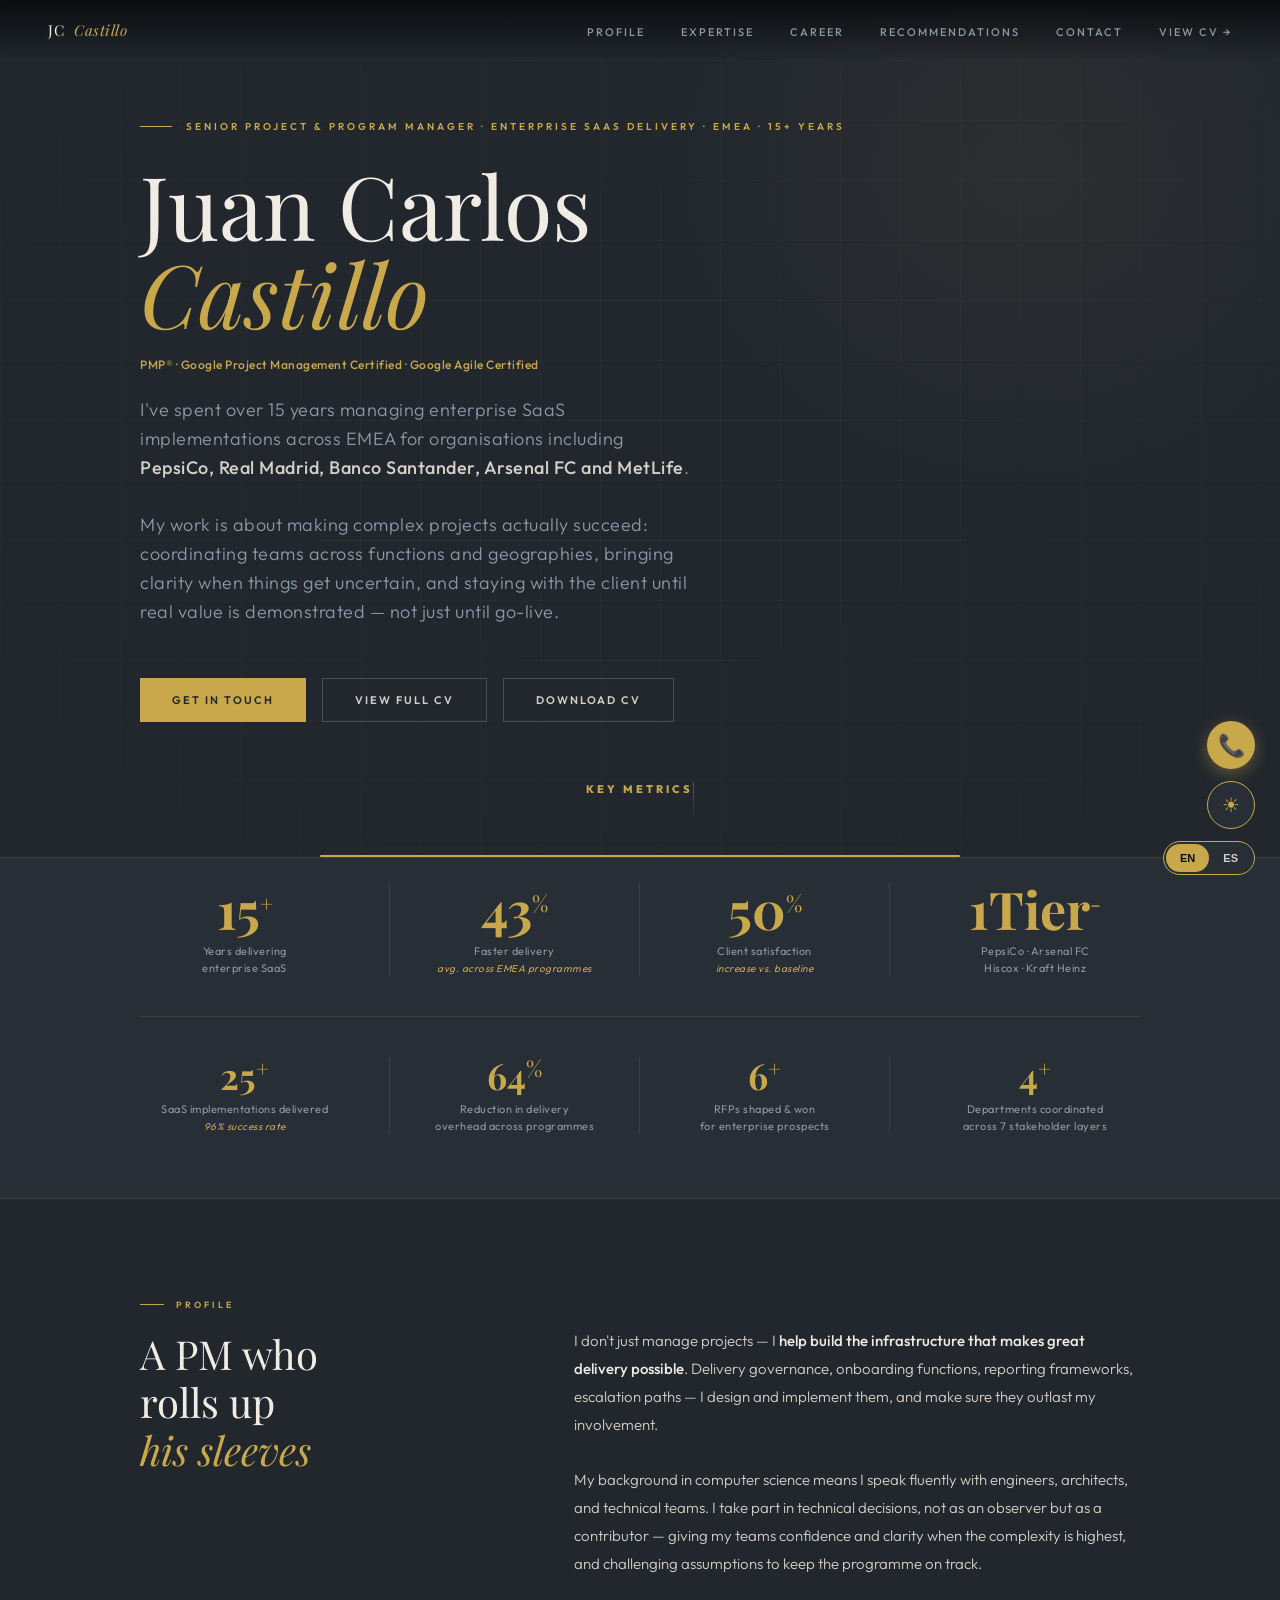
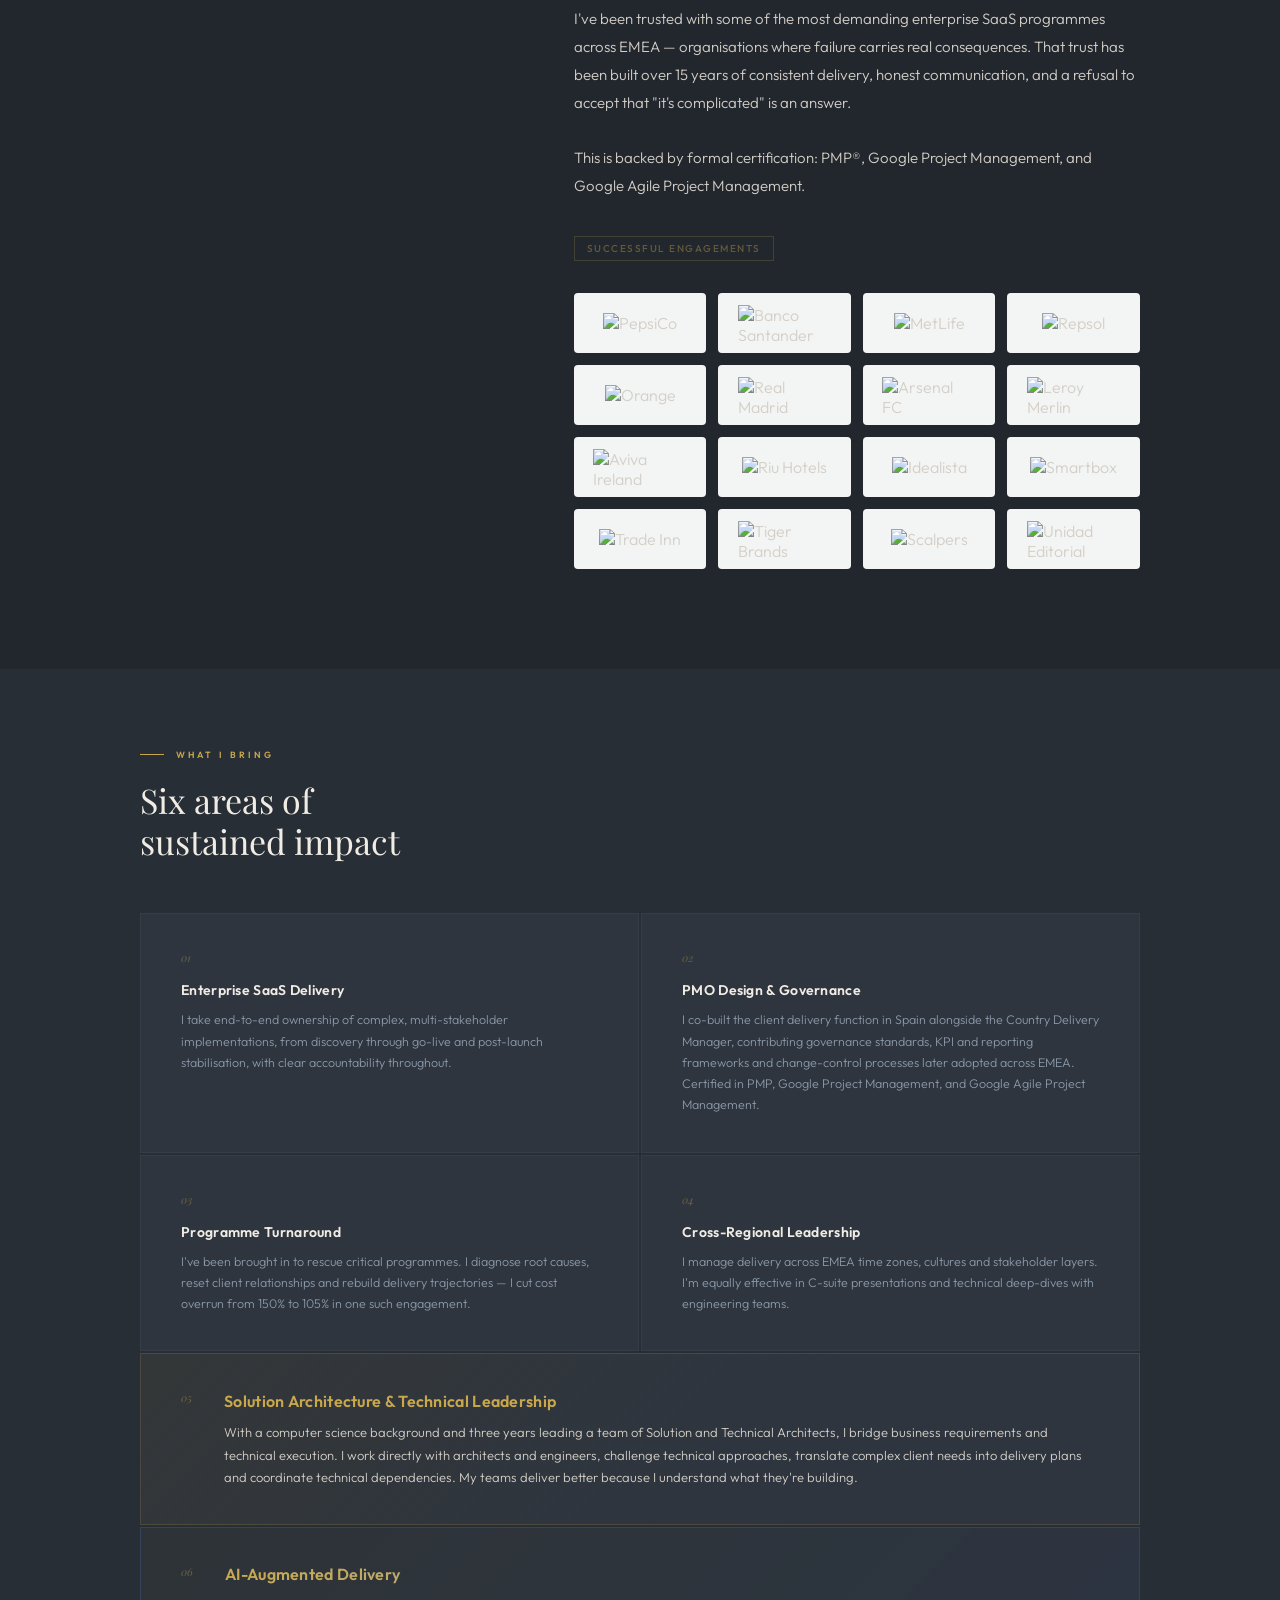
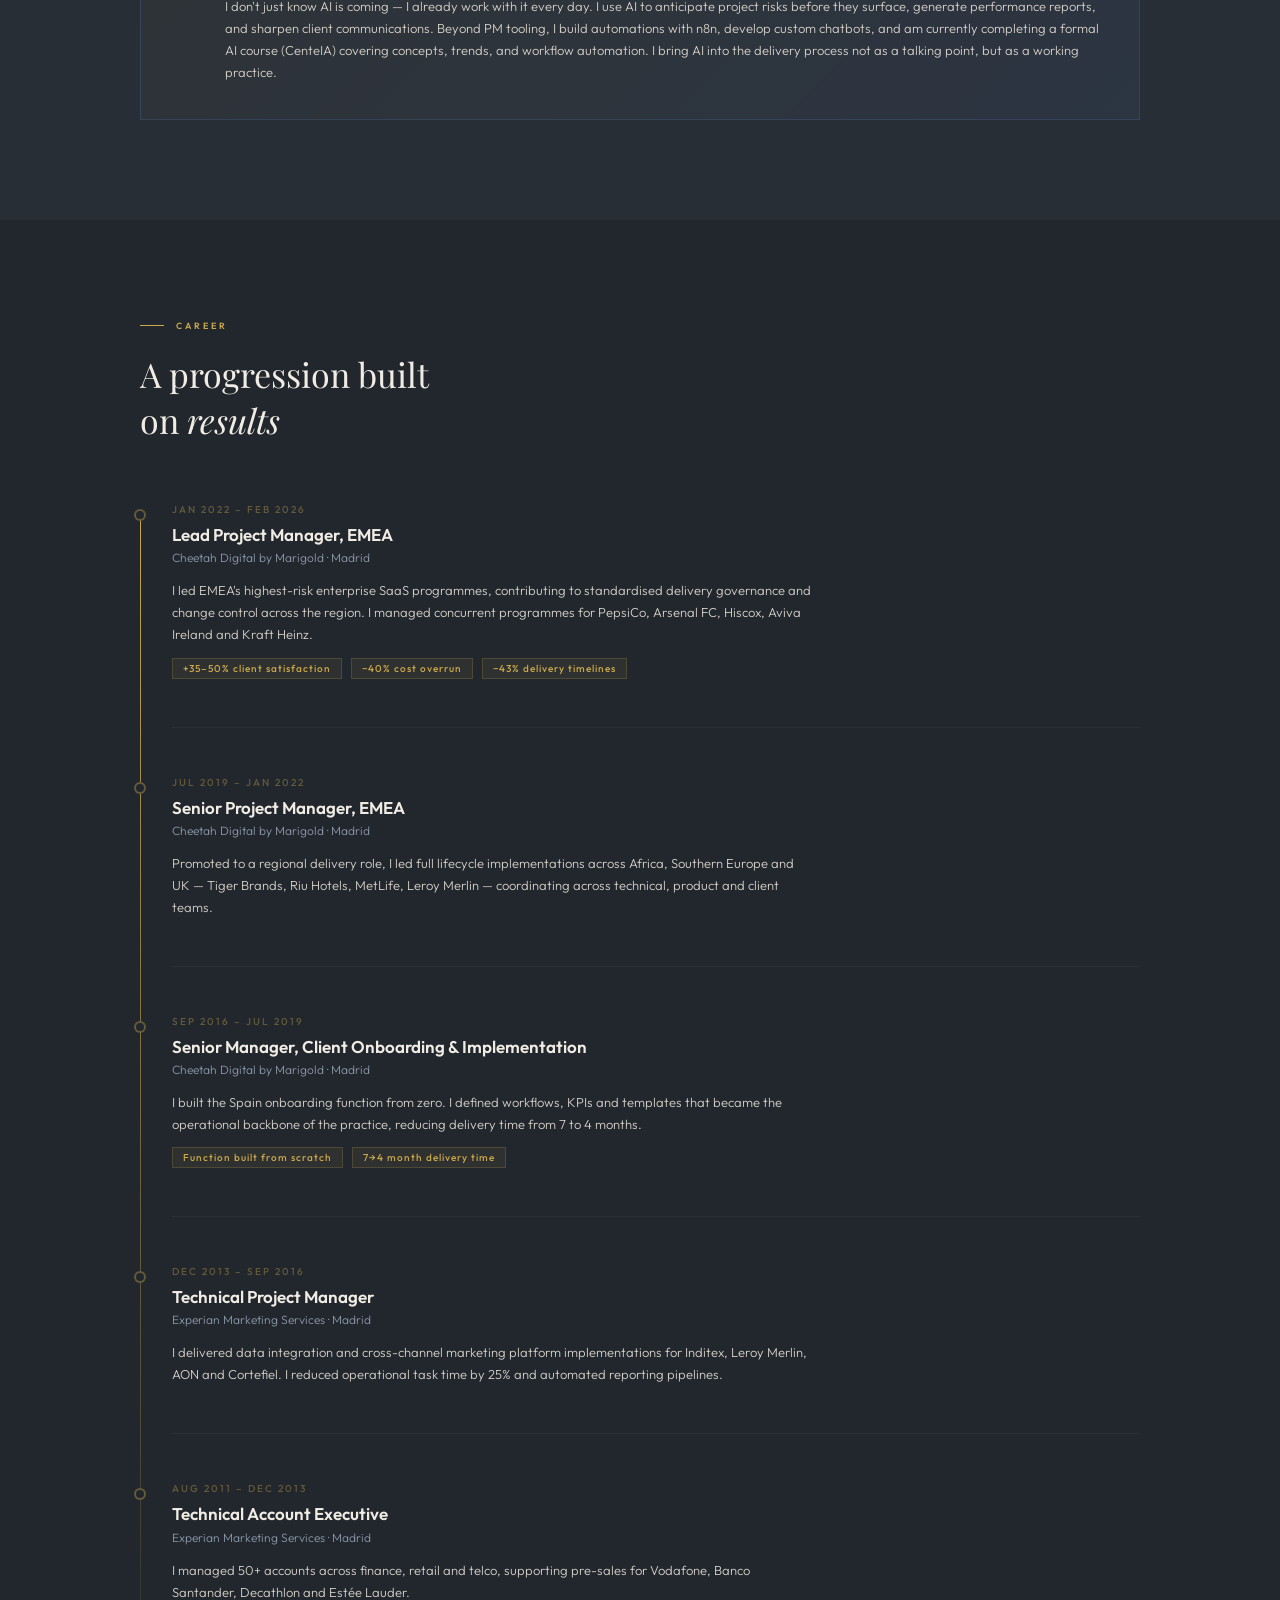
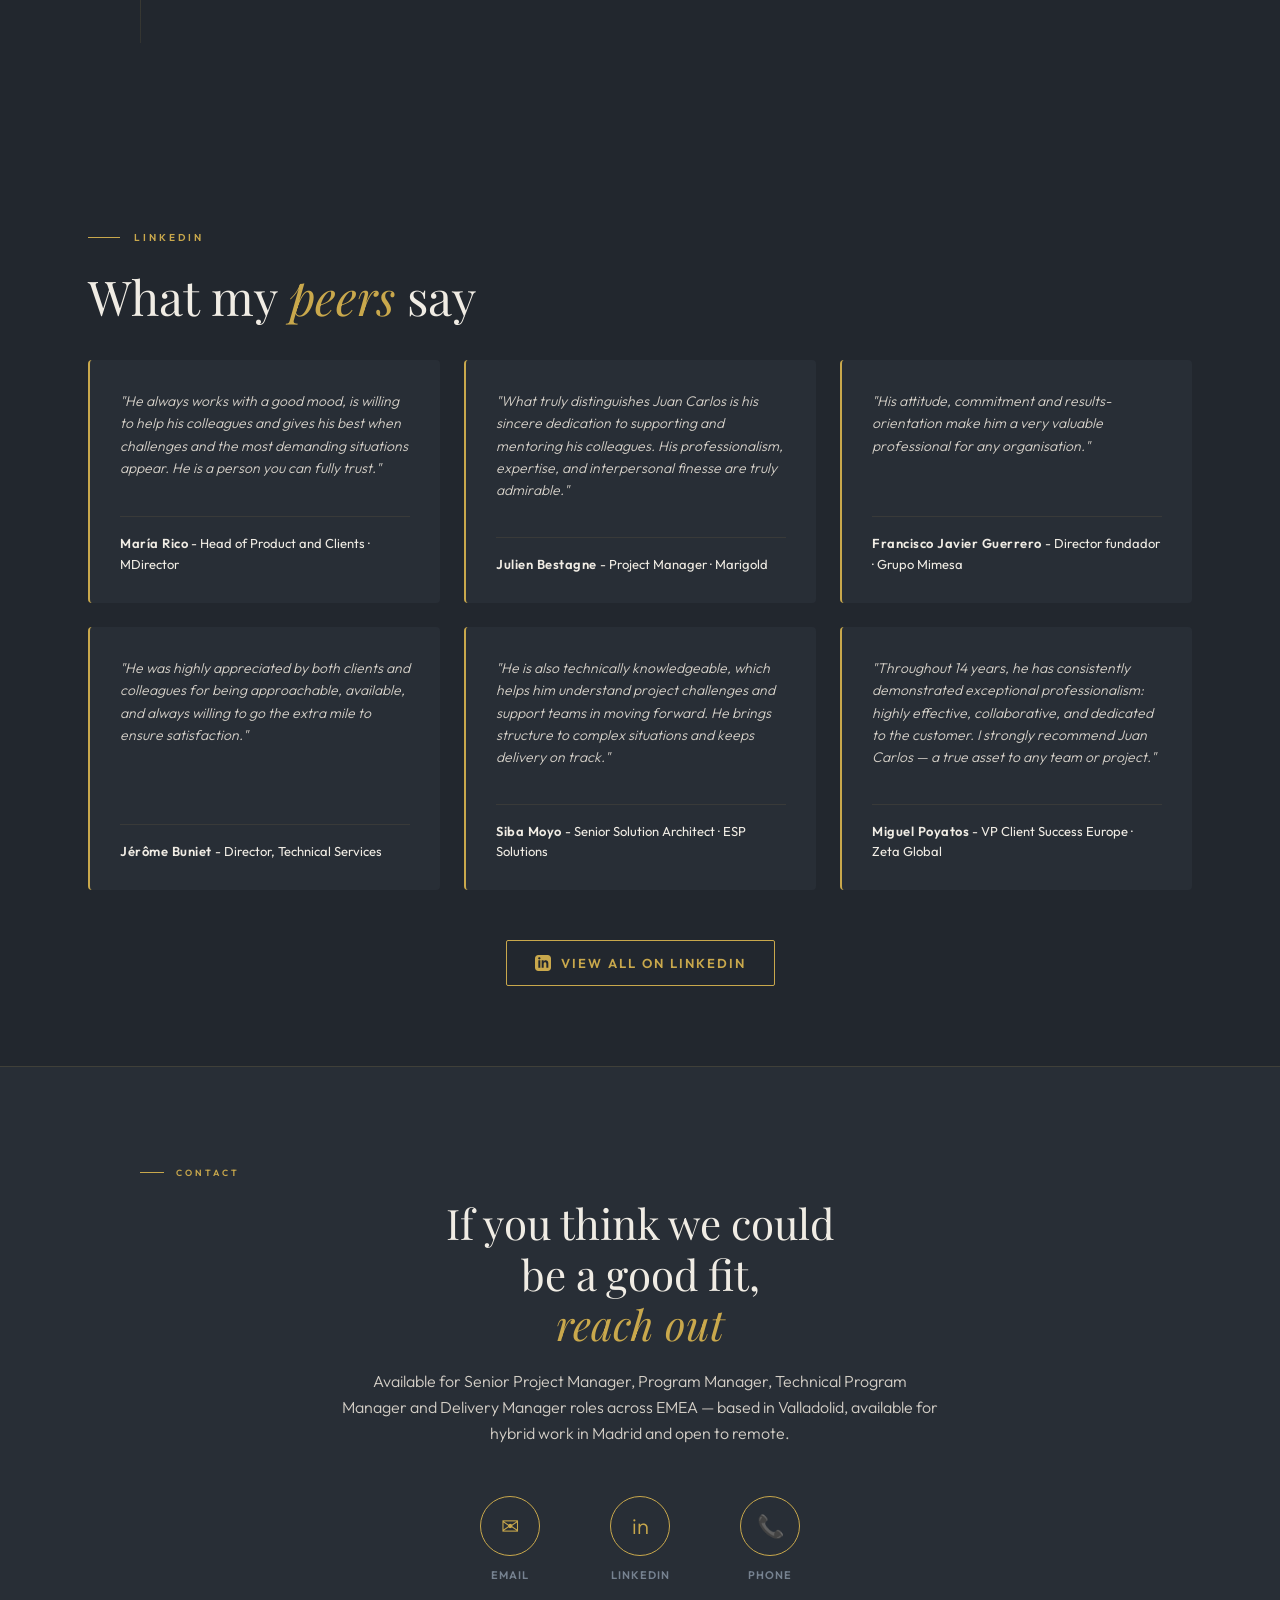
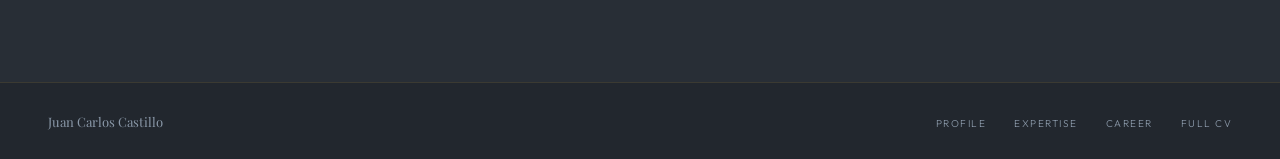
==== commit 83a895d0: "perdon" ====
--- a/index.html
+++ b/index.html
@@ -20,7 +20,7 @@
     <li><a href="#career" data-t="nav-career">Career</a></li>
     <li><a href="#recommendations" data-t="nav-recommendations">Recommendations</a></li>
     <li><a href="#contact" data-t="nav-contact">Contact</a></li>
-    <li><a href="https://jcastillo.es/cv_html/CV_JuanCarlosCastillo_SeniorProjectManager_EN.html" id="nav-cv-link" style="color:var(--gold)" data-t="nav-cv" target="_blank">View CV →</a></li>
+    <li><a href="https://jcastillo.es/cv_pdf/JuanCarlos_Castillo_CV_EN.pdf" id="nav-cv-link" style="color:var(--gold)" data-t="nav-cv" target="_blank">View CV →</a></li>
   </ul>
 </nav>
 
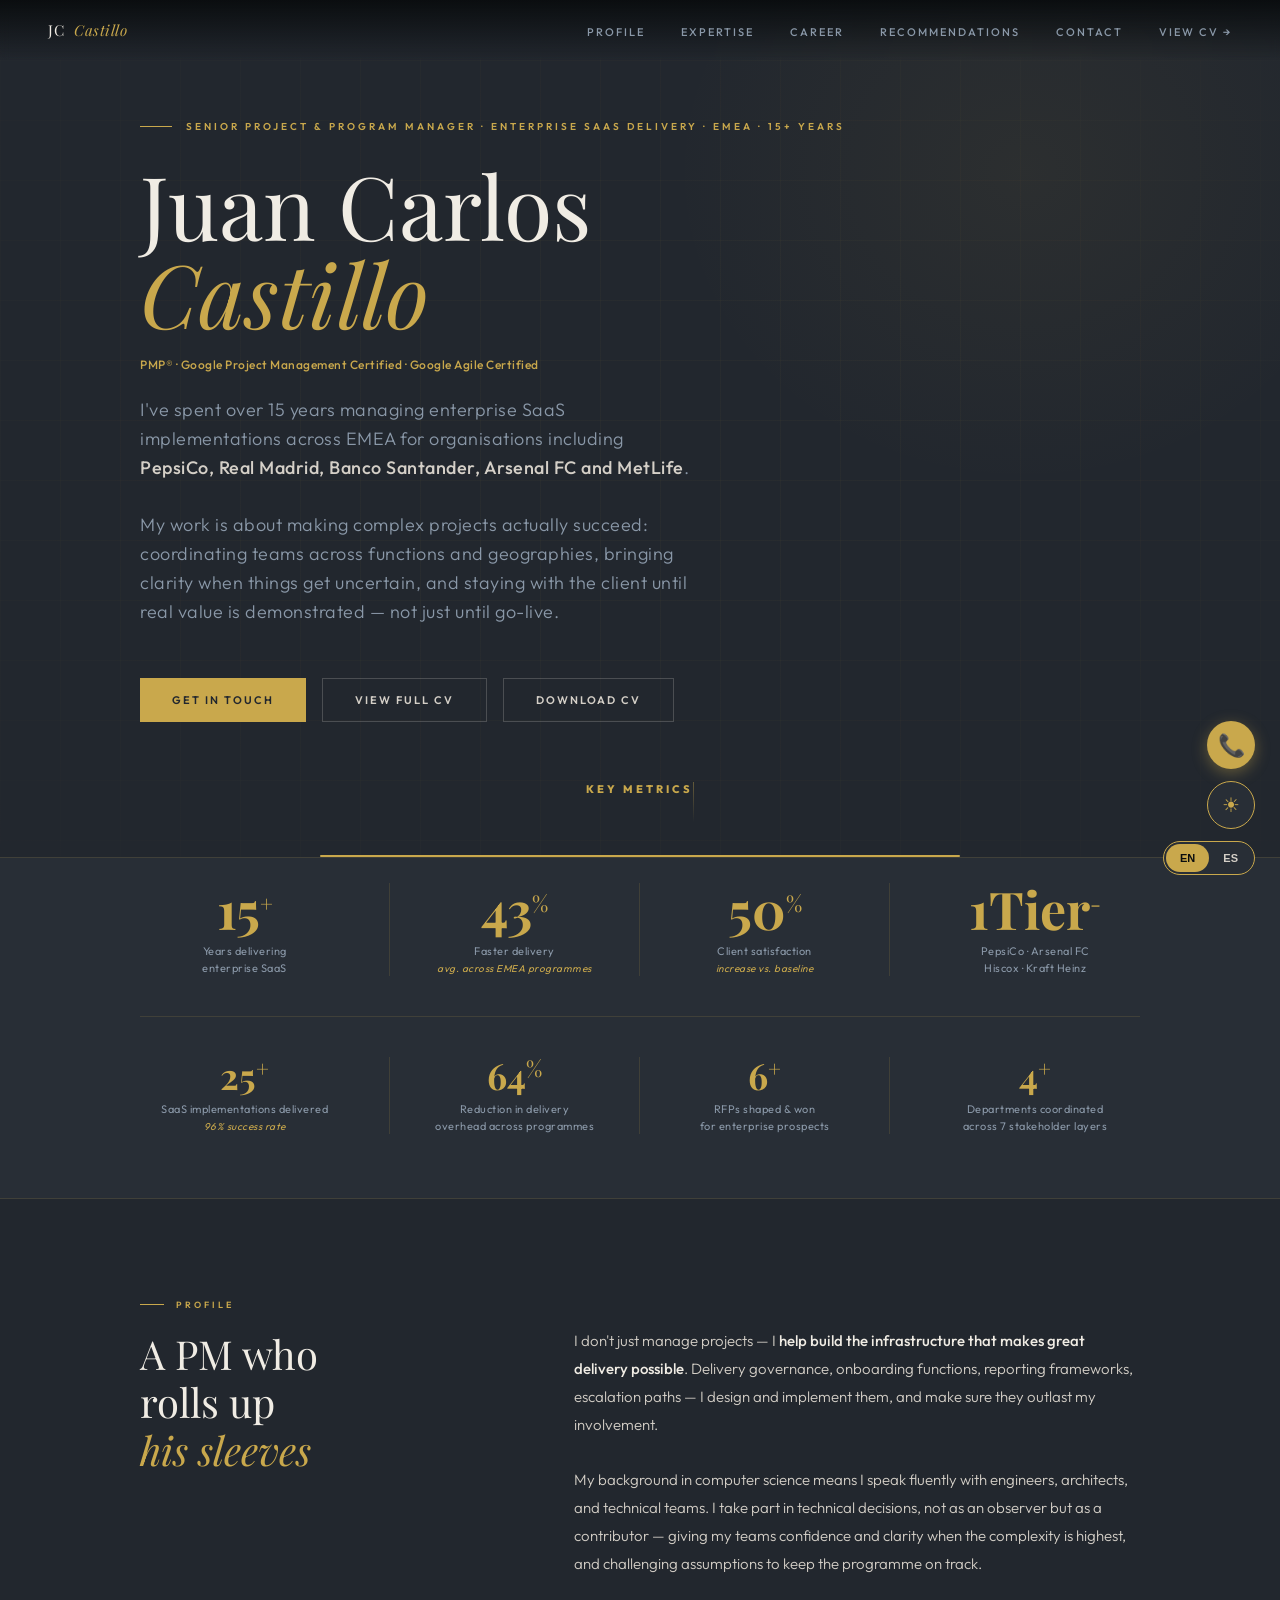
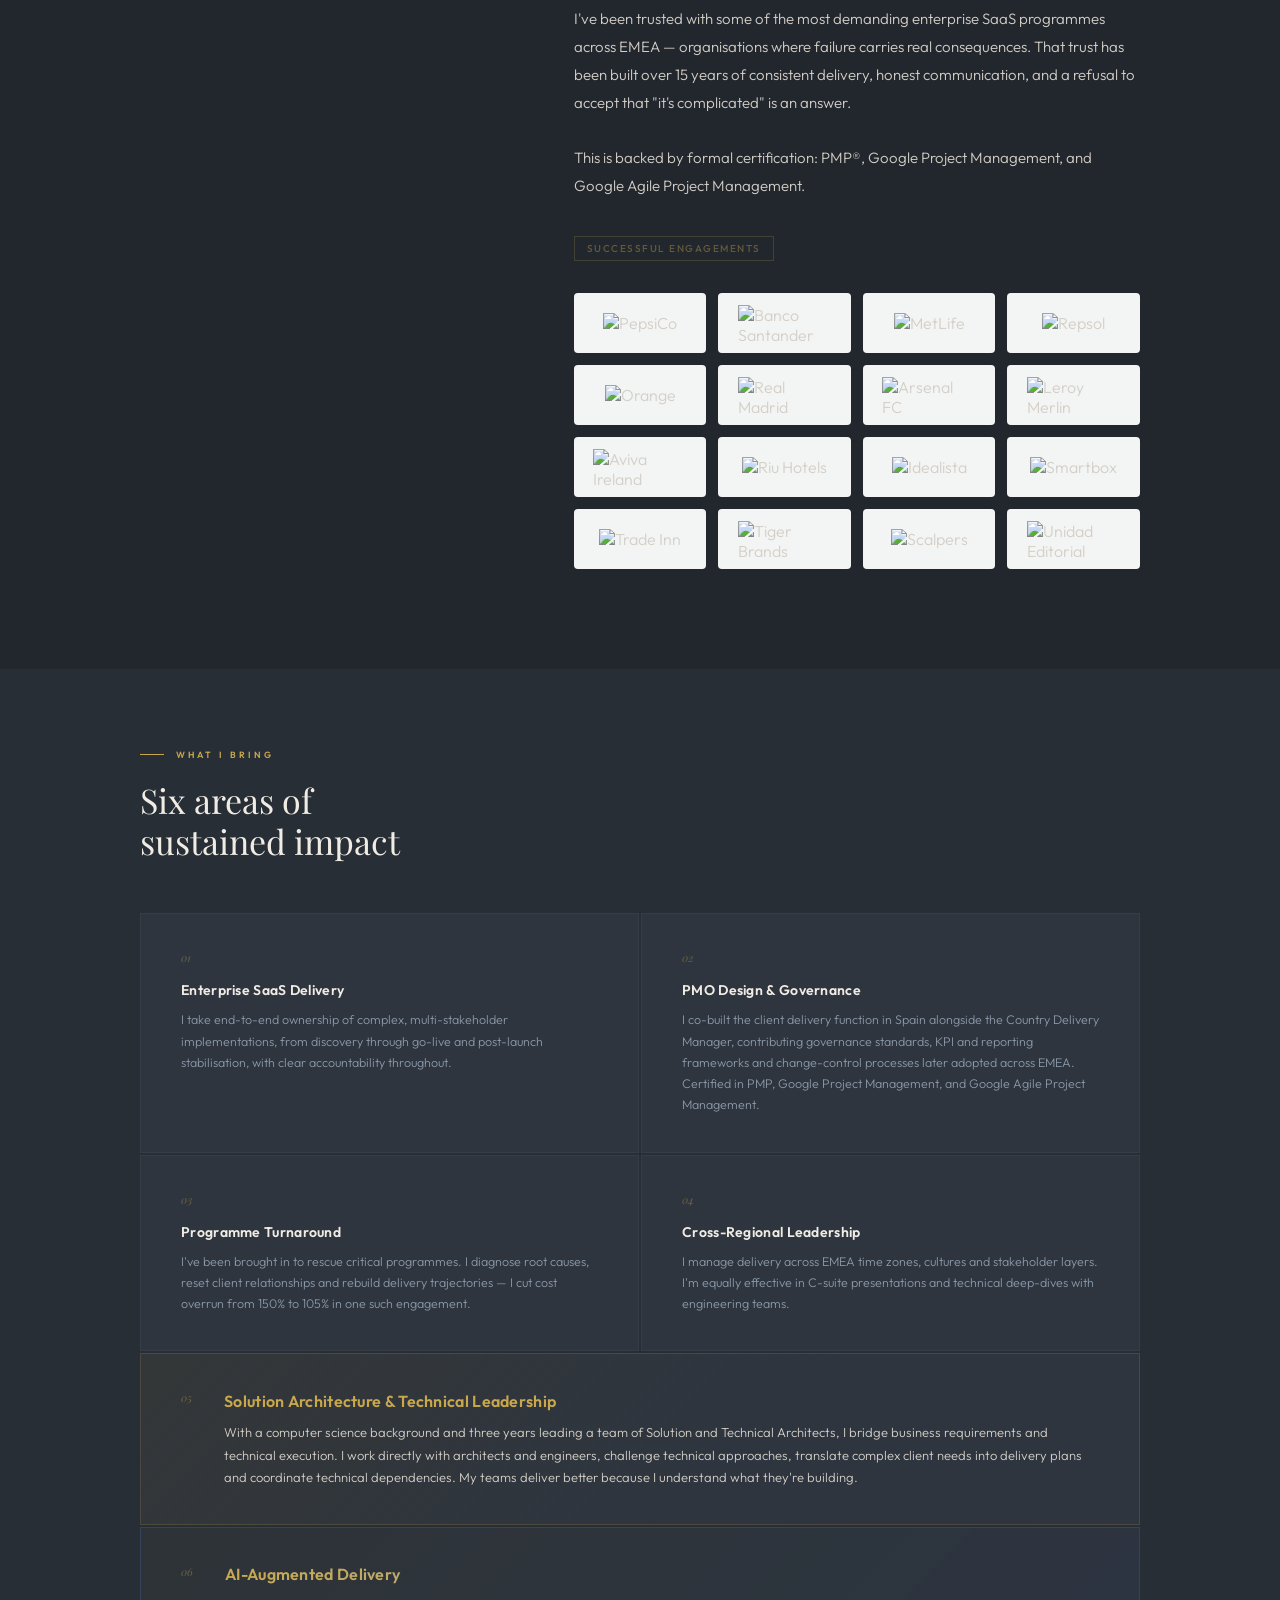
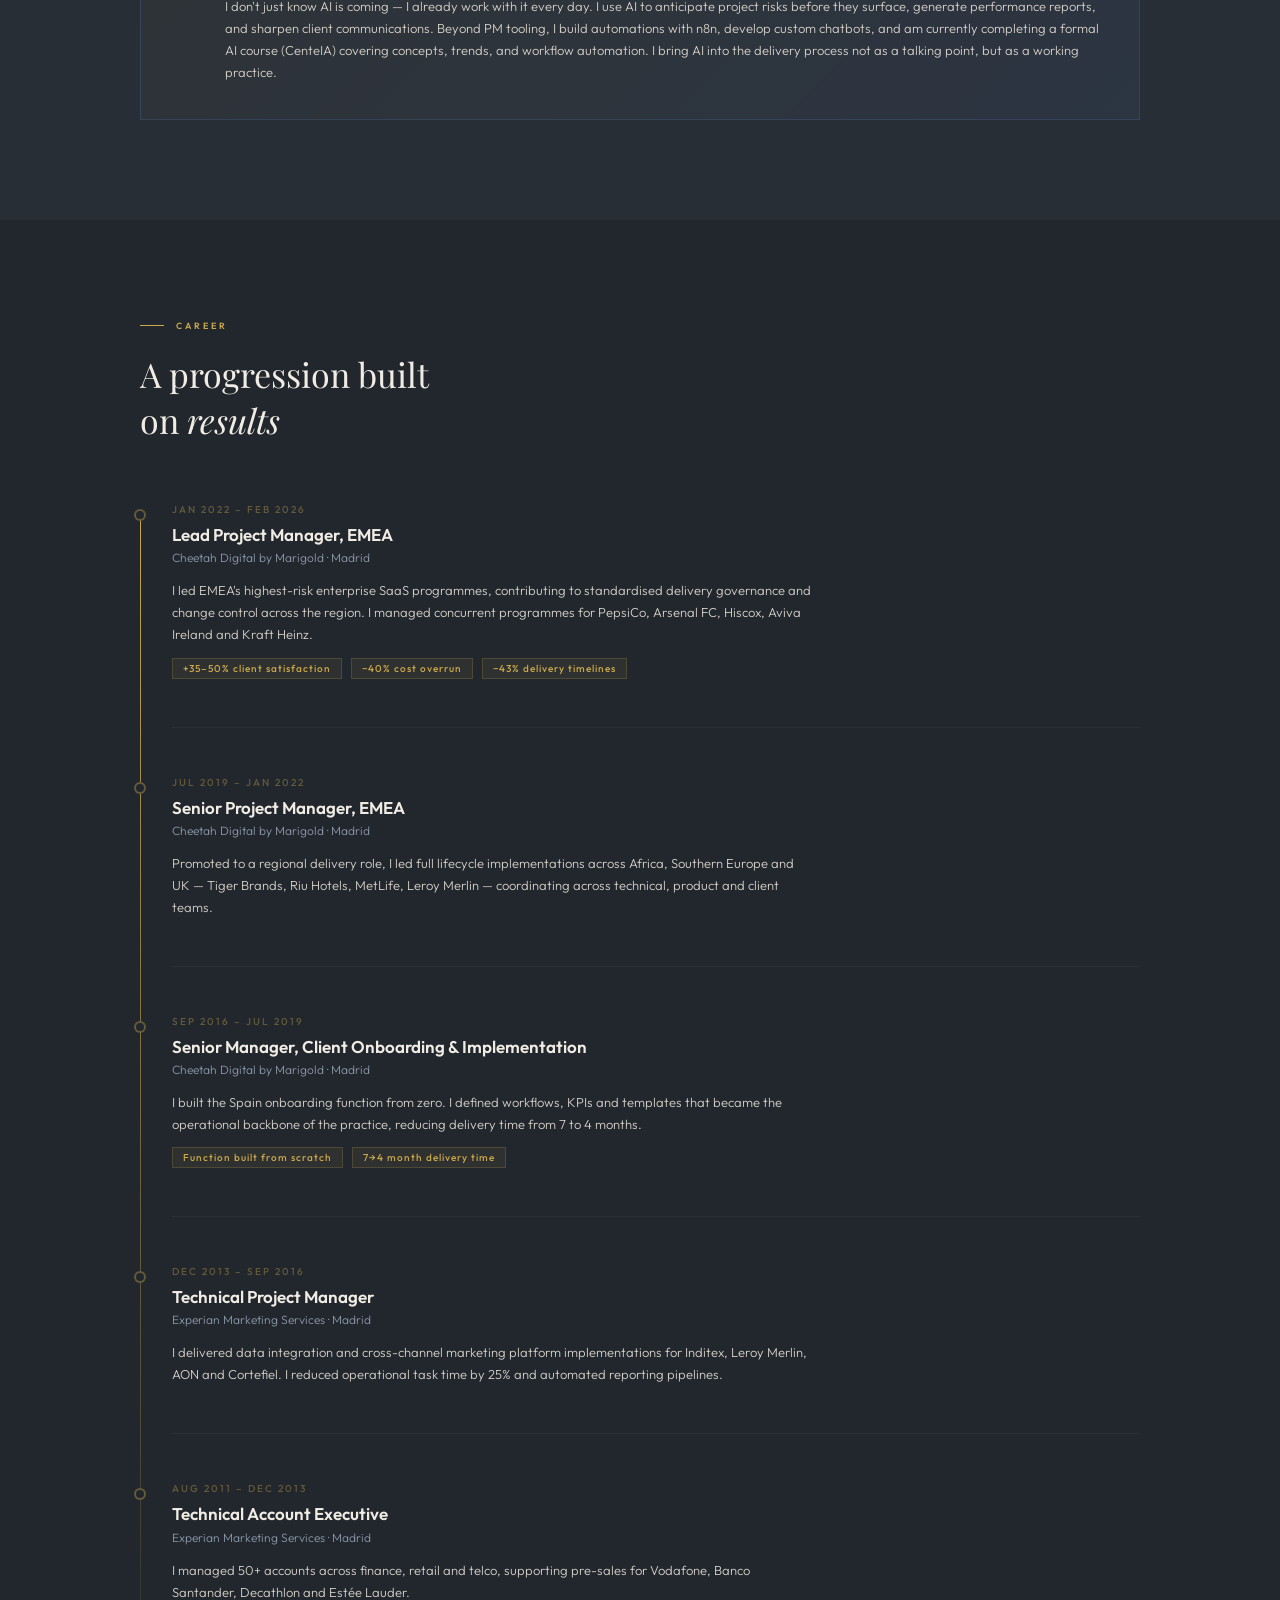
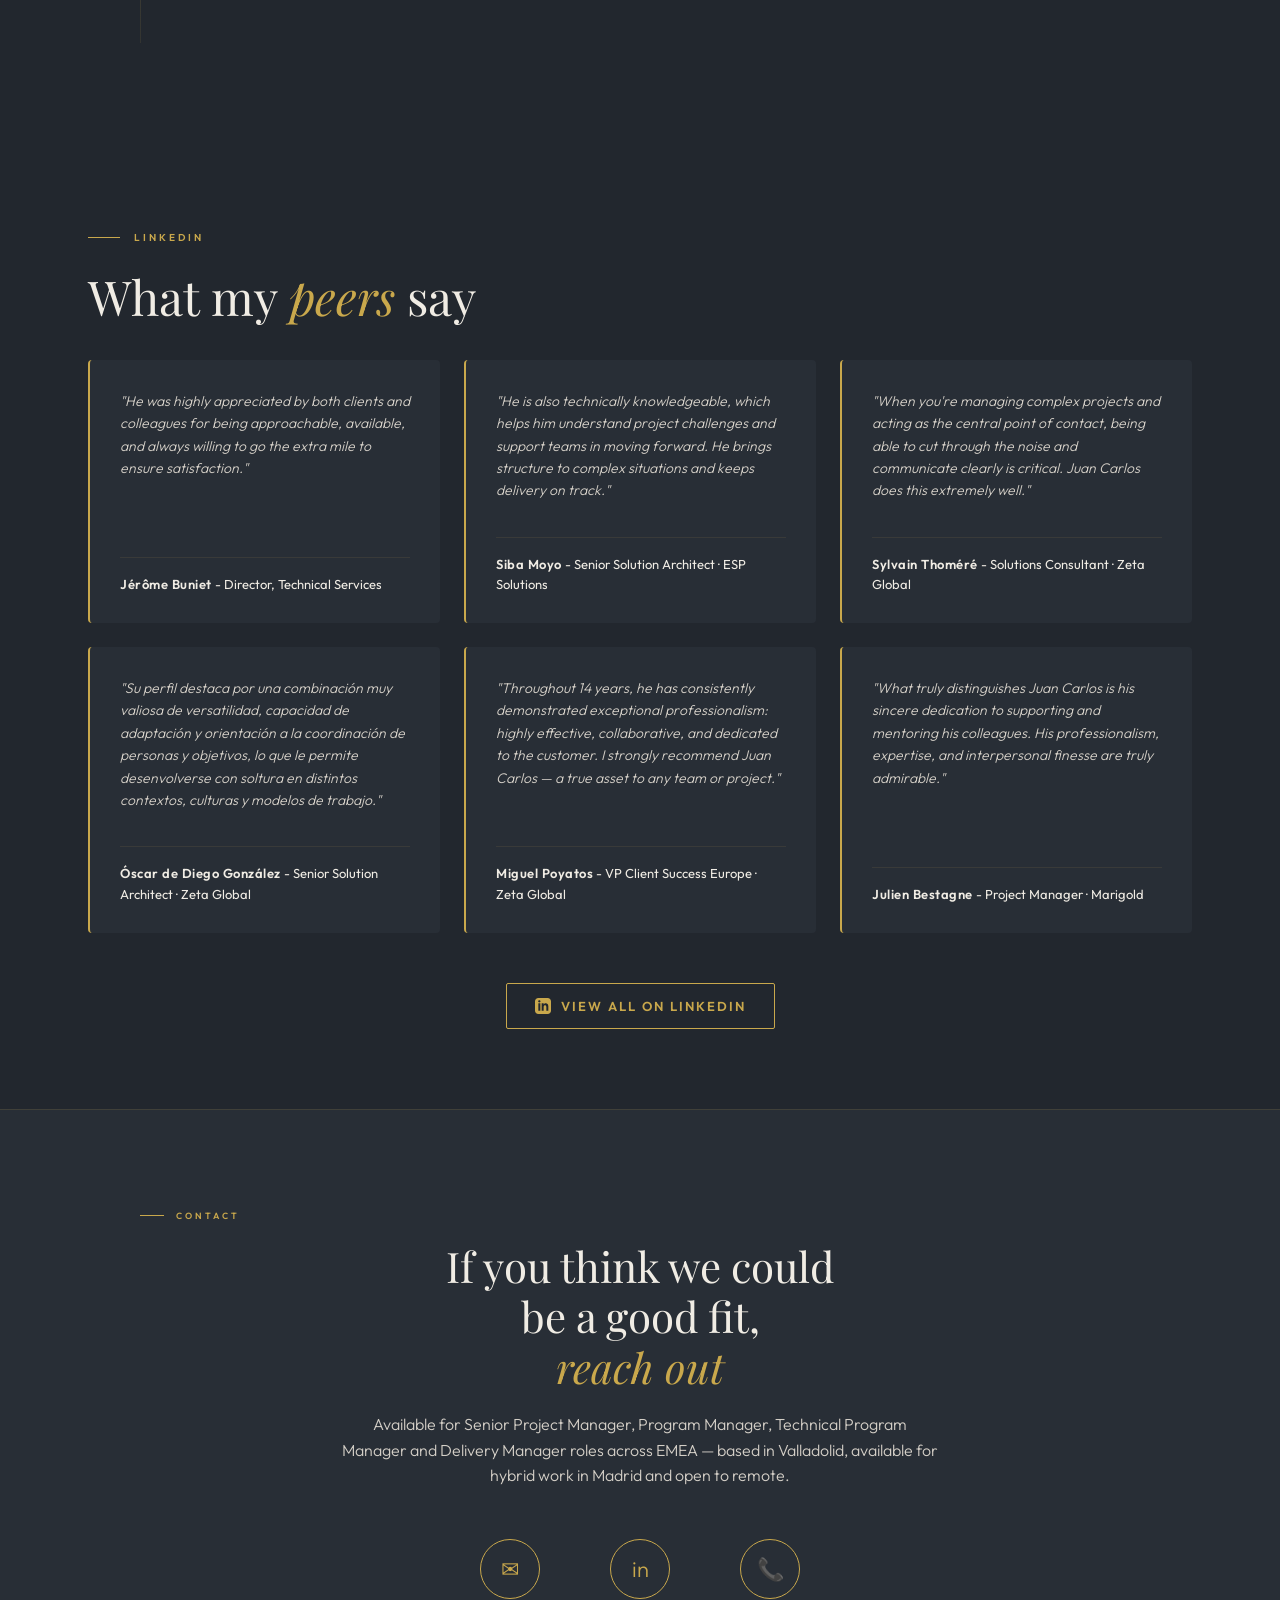
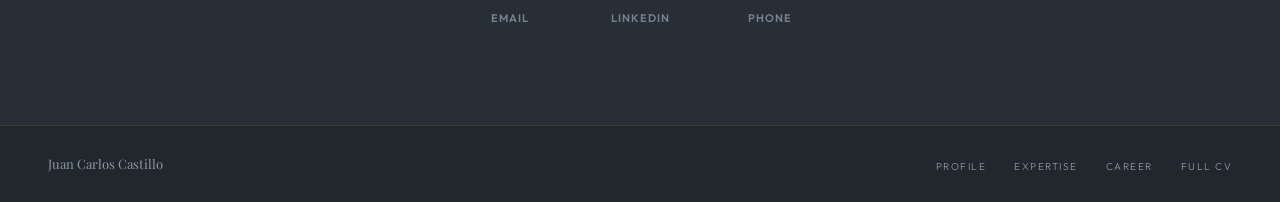
==== commit d20bd387: "1" ====
--- a/index.html
+++ b/index.html
@@ -20,7 +20,7 @@
     <li><a href="#career" data-t="nav-career">Career</a></li>
     <li><a href="#recommendations" data-t="nav-recommendations">Recommendations</a></li>
     <li><a href="#contact" data-t="nav-contact">Contact</a></li>
-    <li><a href="https://jcastillo.es/cv_pdf/JuanCarlos_Castillo_CV_EN.pdf" id="nav-cv-link" style="color:var(--gold)" data-t="nav-cv" target="_blank">View CV →</a></li>
+    <li><a href="https://jcastillo.es/cv_pdf/CV_JuanCarlosCastillo_SeniorProjectManager_EN.pdf" id="nav-cv-link" style="color:var(--gold)" data-t="nav-cv" target="_blank">View CV →</a></li>
   </ul>
 </nav>
 
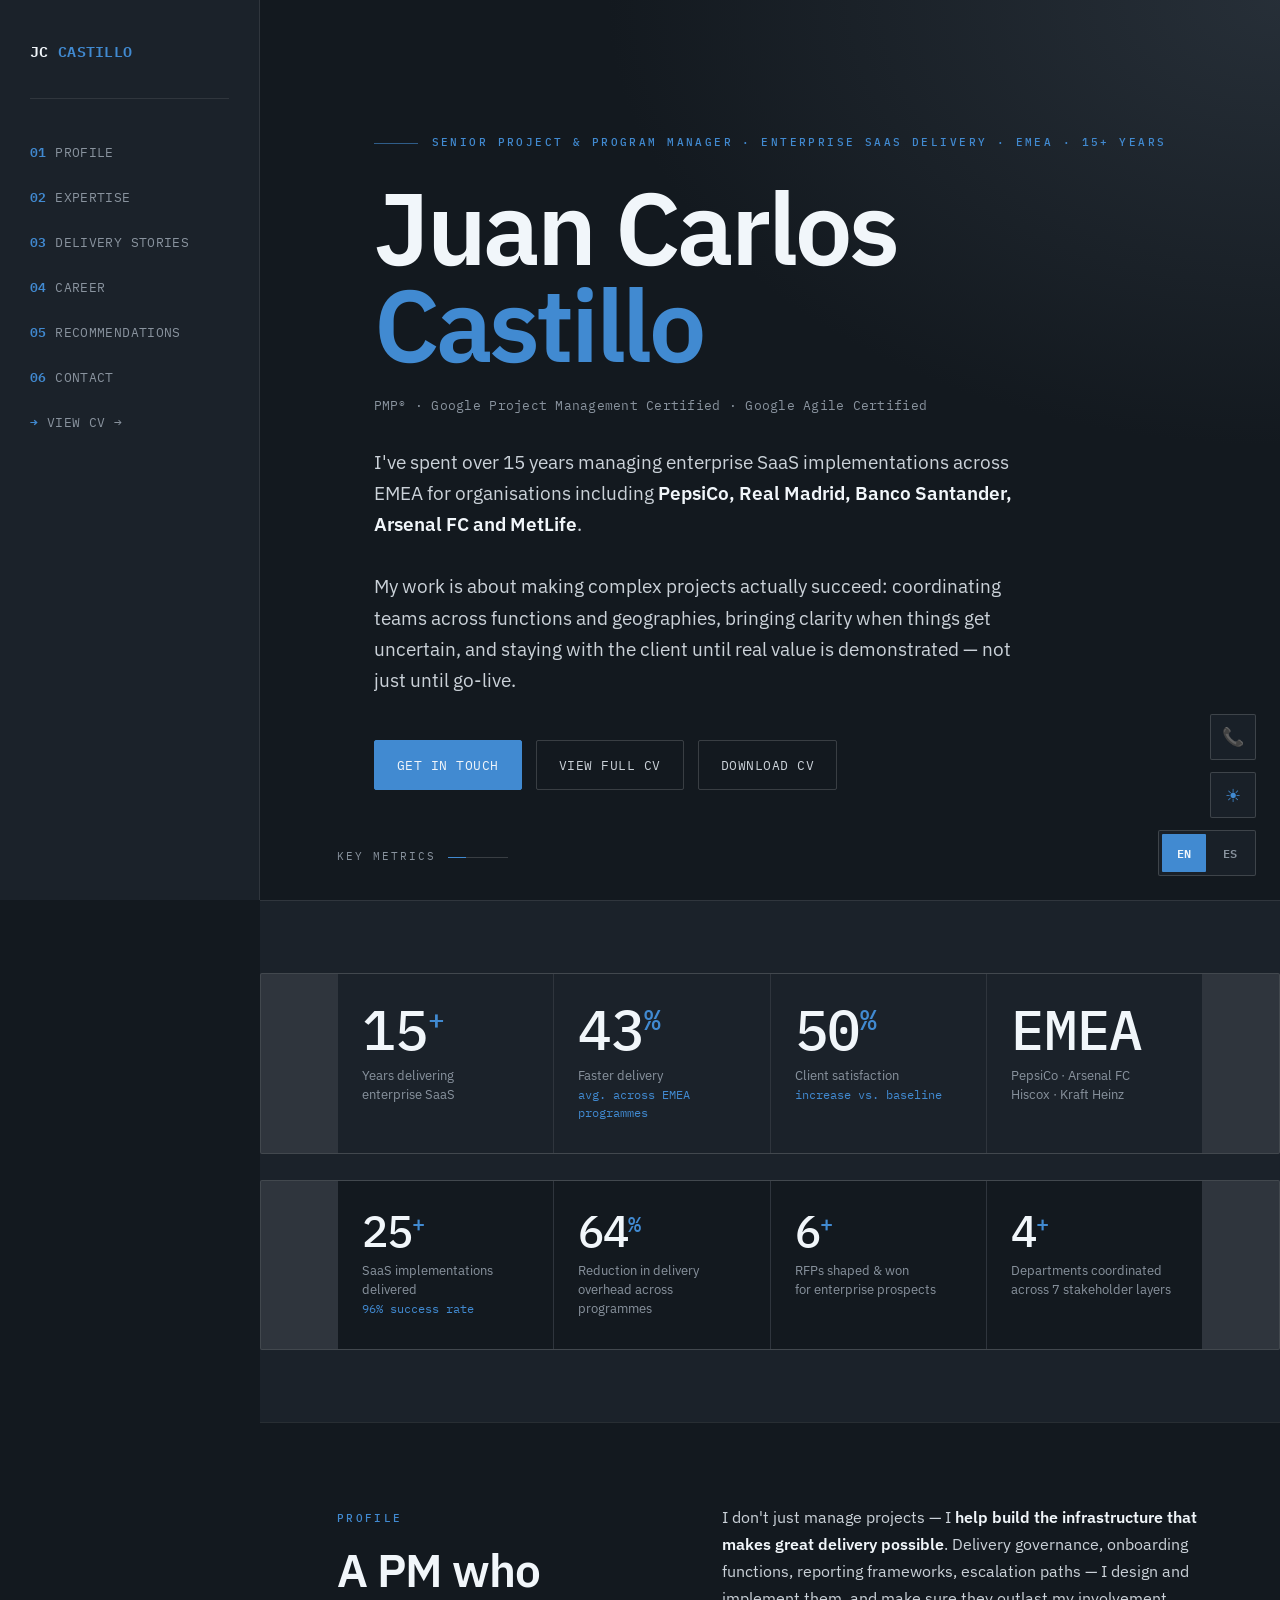
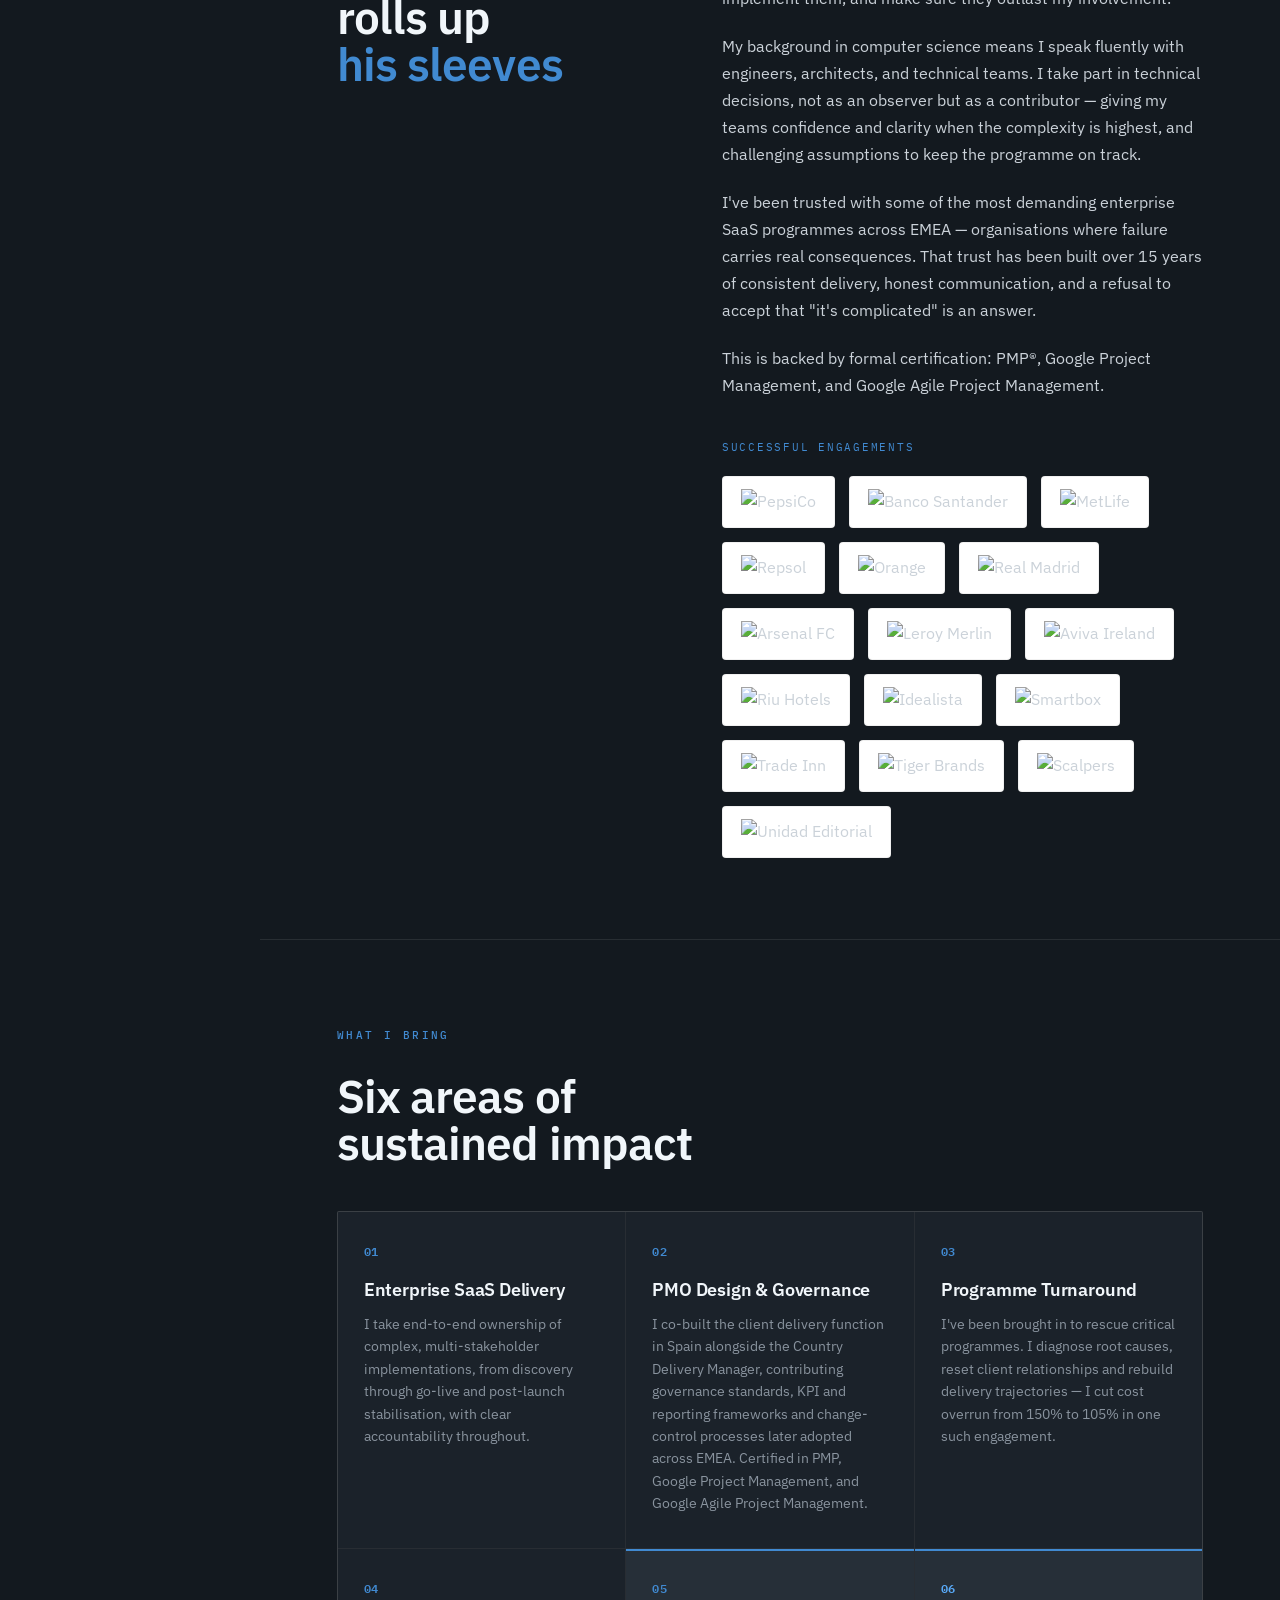
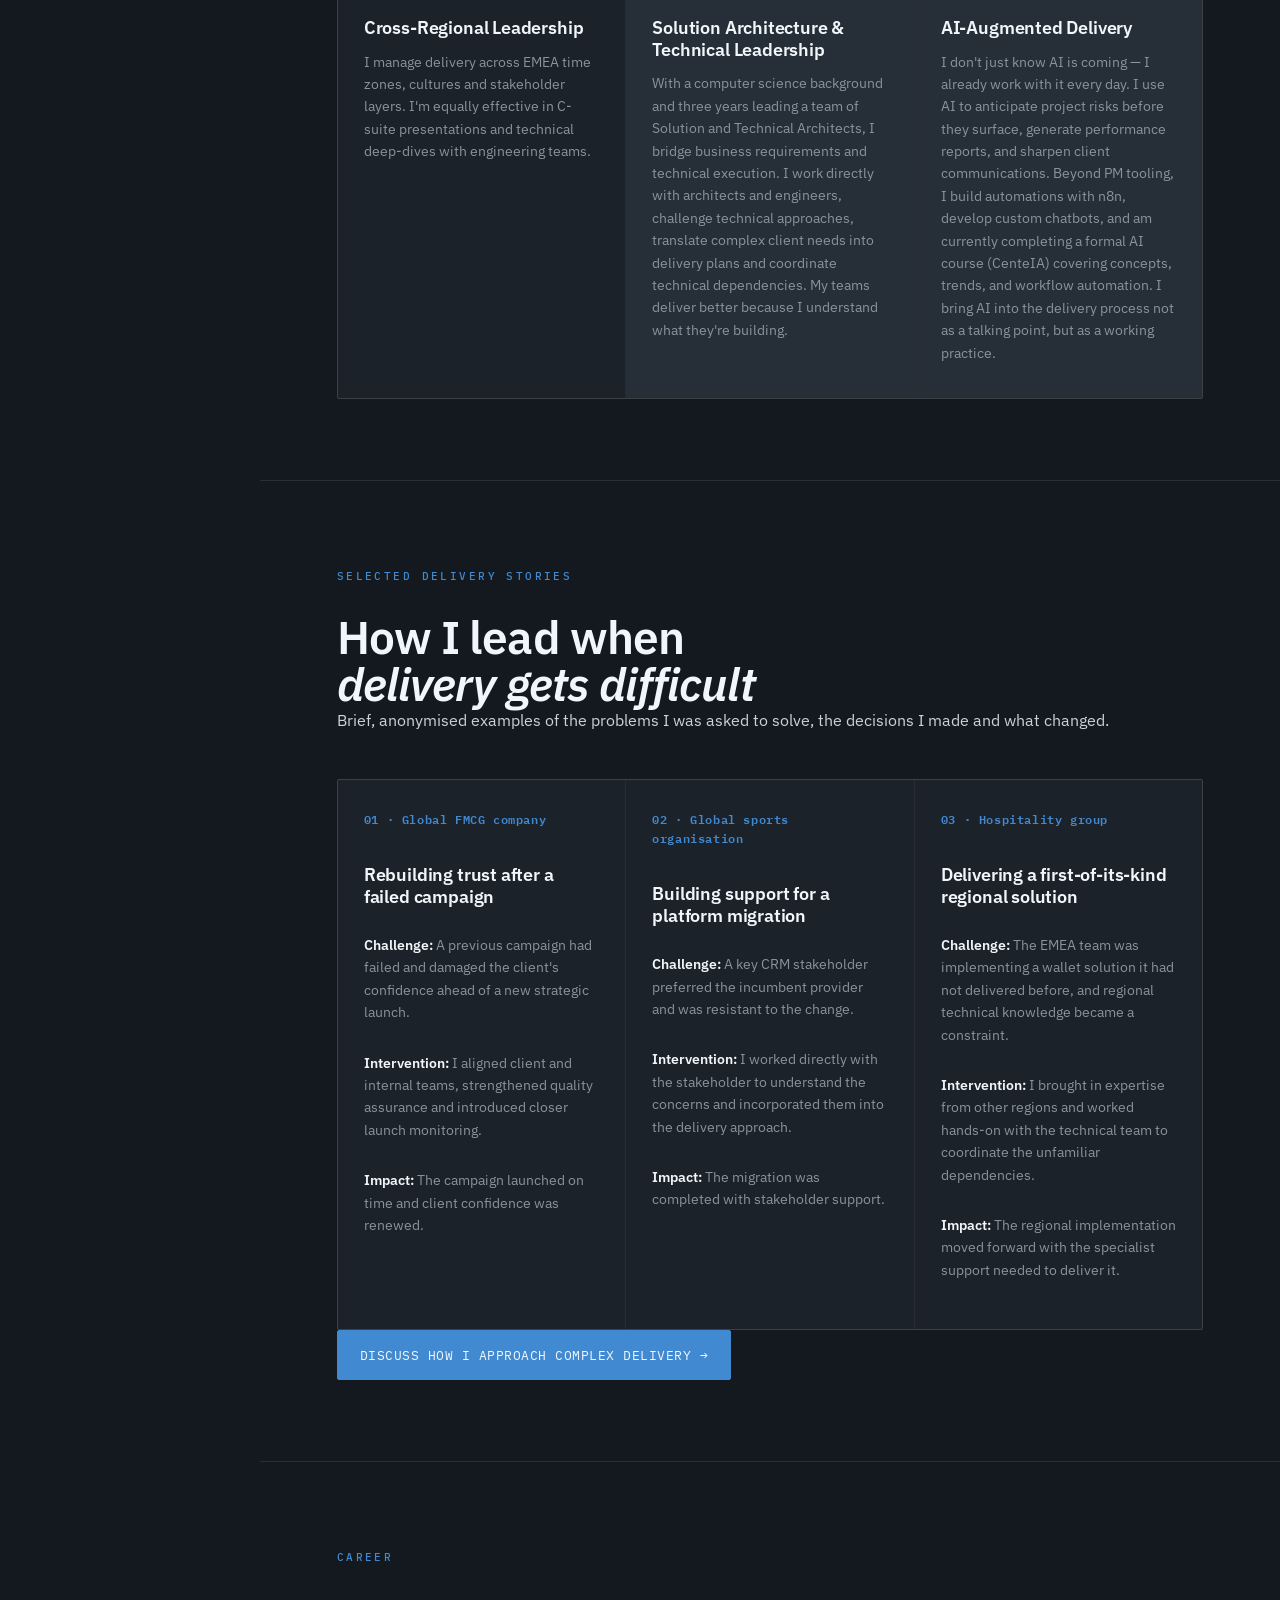
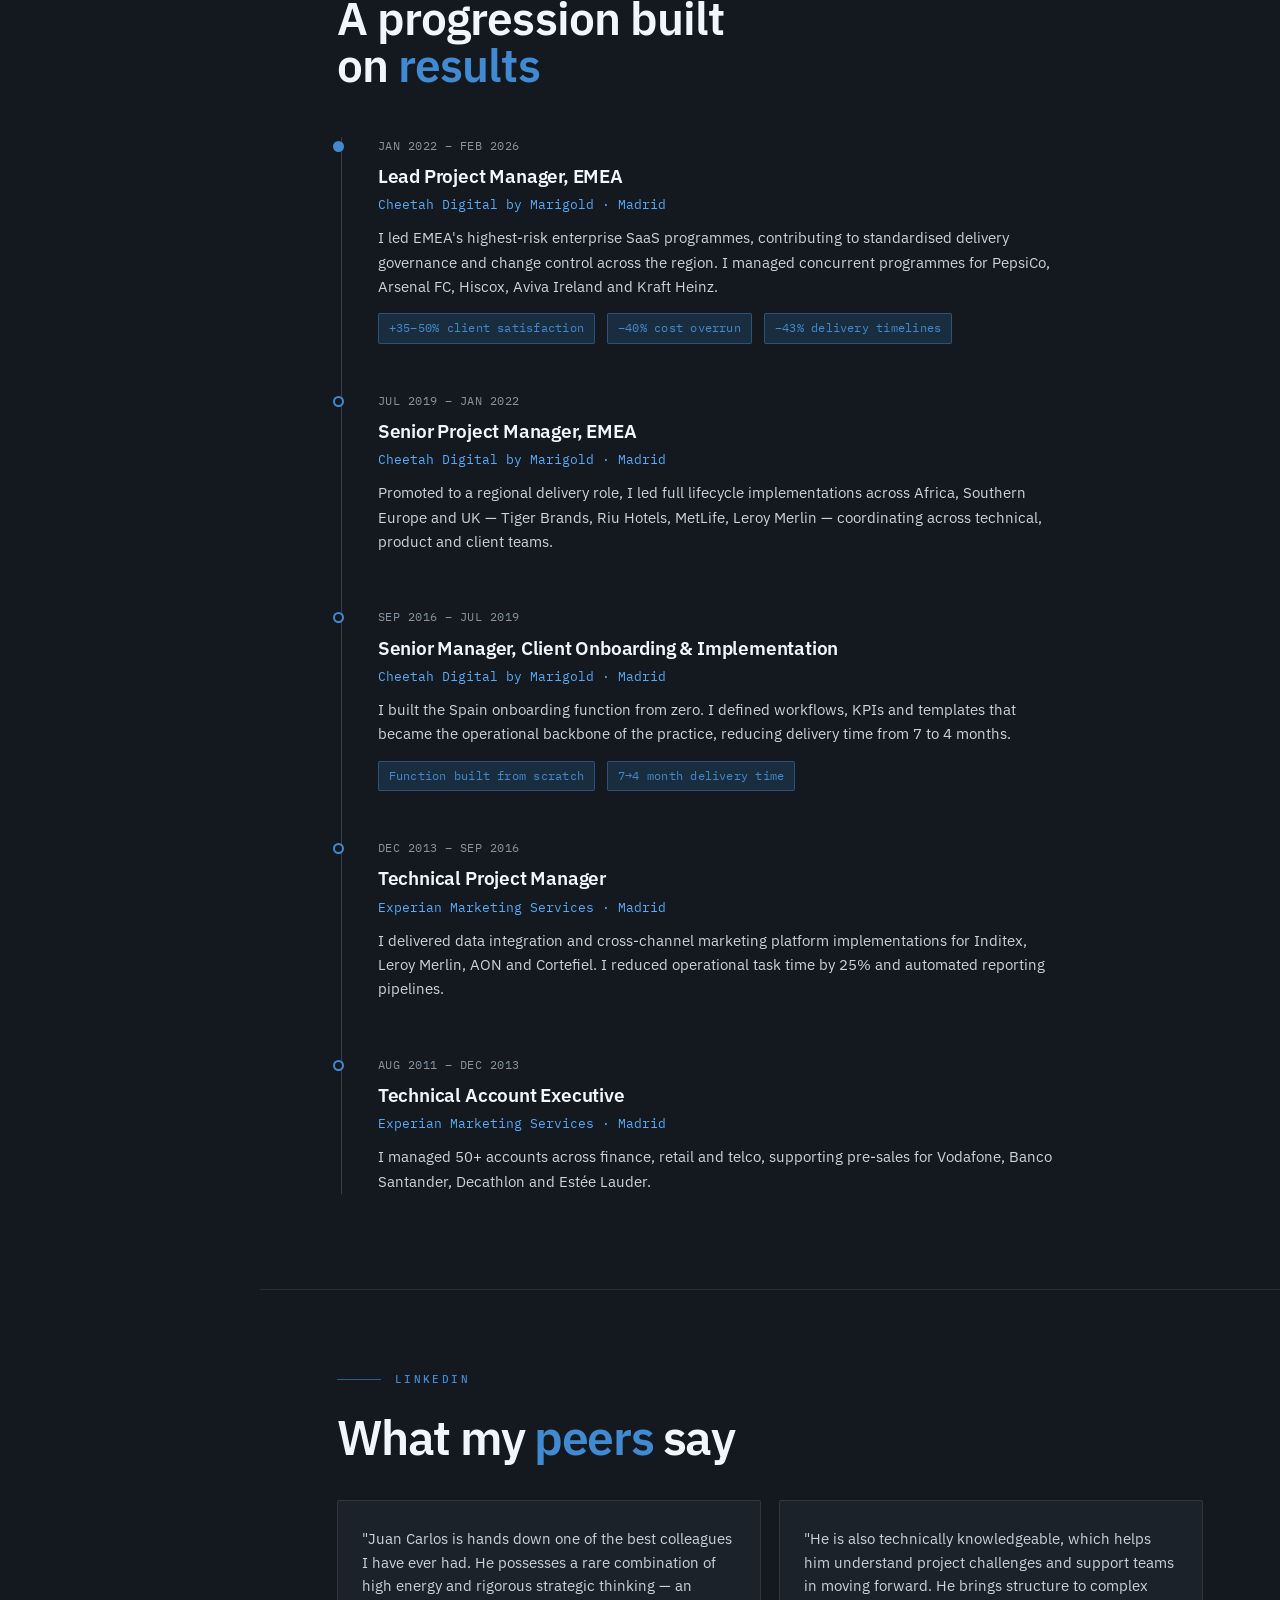
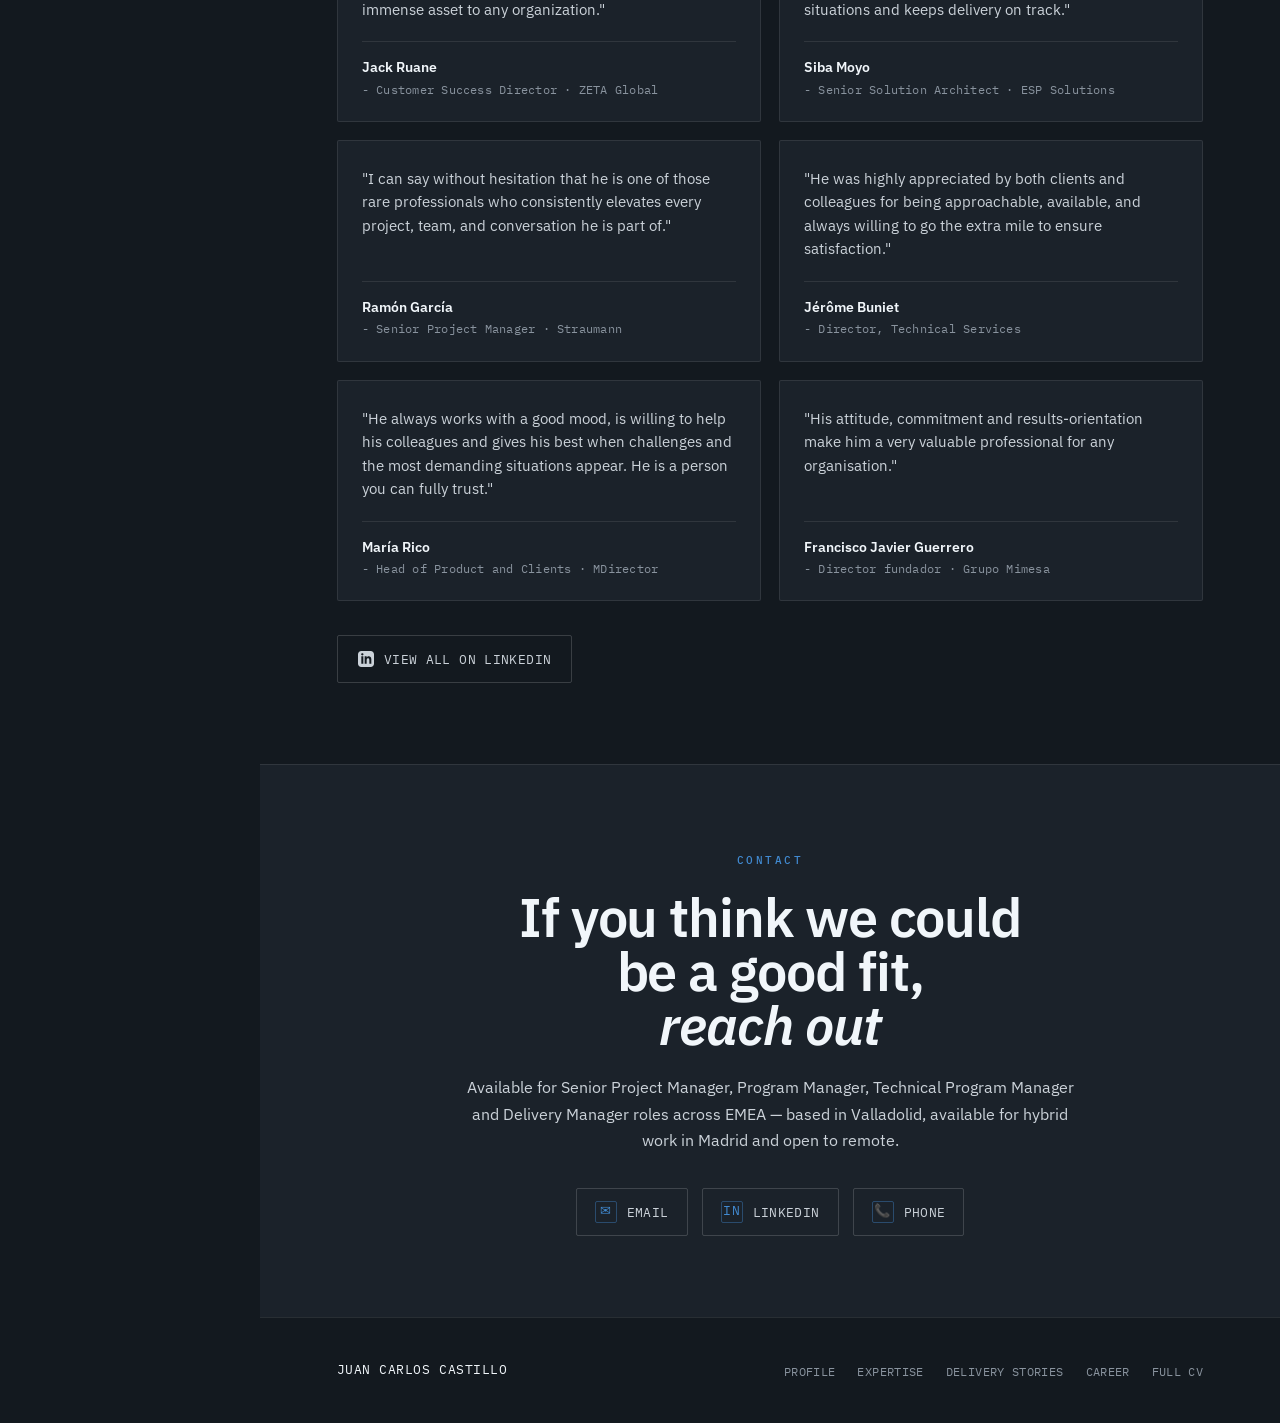
==== commit 9cc2364d: "Add files via upload" ====
--- a/index.html
+++ b/index.html
@@ -4,9 +4,12 @@
 <meta charset="UTF-8">
 <meta name="viewport" content="width=device-width, initial-scale=1.0">
 <title>Juan Carlos Castillo — Senior Project & Program Manager</title>
-<link rel="icon" type="image/png" href="[data-uri]">
-<link rel="apple-touch-icon" href="https://jcastillo.es/android-chrome-192x192.png">
-<meta name="description" content="Senior Project & Program Manager with 15+ years delivering enterprise SaaS implementations and delivery across EMEA. PepsiCo, Arsenal FC, Hiscox.">
+<link rel="icon" type="image/svg+xml" href="https://jcastillo.es/favicon.svg">
+<link rel="icon" type="image/png" sizes="32x32" href="https://jcastillo.es/favicon-32x32.png">
+<link rel="icon" type="image/png" sizes="16x16" href="https://jcastillo.es/favicon-16x16.png">
+<link rel="shortcut icon" href="https://jcastillo.es/favicon.ico">
+<link rel="apple-touch-icon" sizes="180x180" href="https://jcastillo.es/apple-touch-icon.png">
+<meta name="description" content="Senior Project, Program and Delivery Manager with 15+ years leading complex enterprise SaaS implementations across EMEA.">
 <link href="https://fonts.googleapis.com/css2?family=Playfair+Display:ital,wght@0,400;0,700;1,400&family=Outfit:wght@300;400;500;600&display=swap" rel="stylesheet">
 <link rel="stylesheet" href="styles/main.css">
 </head>
@@ -17,6 +20,7 @@
   <ul class="nav-links">  
     <li><a href="#about" data-t="nav-profile">Profile</a></li>
     <li><a href="#expertise" data-t="nav-expertise">Expertise</a></li>
+    <li><a href="#stories" data-t="nav-stories">Delivery Stories</a></li>
     <li><a href="#career" data-t="nav-career">Career</a></li>
     <li><a href="#recommendations" data-t="nav-recommendations">Recommendations</a></li>
     <li><a href="#contact" data-t="nav-contact">Contact</a></li>
@@ -28,16 +32,16 @@
   <div class="hero-inner">
     <div class="hero-eyebrow">
       <div class="hero-eyebrow-line"></div>
-      <div class="hero-eyebrow-text" data-t="hero-eyebrow">Senior Project & Program Manager · Enterprise SaaS Delivery · EMEA · 15+ Years</div>
+      <div class="hero-eyebrow-text" data-t="hero-eyebrow">Senior Project · Program · Delivery Manager · EMEA</div>
     </div>
     <h1 class="hero-name">Juan Carlos<br><em>Castillo</em></h1>
     <div class="hero-credentials" data-t="hero-credentials">PMP® · Google Project Management Certified · Google Agile Certified</div>
     <p class="hero-title" data-t="hero-subtitle">
-      I've spent over 15 years managing enterprise SaaS implementations across EMEA for organisations including <strong>PepsiCo, Real Madrid, Banco Santander, Arsenal FC and MetLife</strong>.<br><br>My work is about making complex projects actually succeed: coordinating teams across functions and geographies, bringing clarity when things get uncertain, and staying with the client until real value is demonstrated — not just until go-live.
+      I lead complex enterprise SaaS programmes across EMEA, bringing structure to ambiguity and alignment to cross-functional teams.<br><br>For more than 15 years, I have worked at the point where client priorities, technical constraints and delivery risk meet — from discovery and governance through go-live, stabilisation and measurable value.
     </p>
     <div class="hero-cta">
       <a href="#contact" class="btn-primary" data-t="cta-contact">
-        Get in Touch
+        Discuss a role
         <svg width="14" height="14" viewBox="0 0 14 14" fill="none"><path d="M1 7h12M7 1l6 6-6 6" stroke="currentColor" stroke-width="1.5" stroke-linecap="round" stroke-linejoin="round"/></svg>
       </a>
       <a href="https://jcastillo.es/cv_html/CV_JuanCarlosCastillo_SeniorProjectManager_EN.html" class="btn-secondary" target="_blank" data-t="cta-cv">
@@ -71,15 +75,15 @@
       <div class="metric-label" data-t="metric-3-label">Client satisfaction<br>increase</div>
     </div>
     <div class="metric-item">
-      <div class="metric-number">Tier<sup>-1</sup></div>
-      <div class="metric-label" data-t="metric-4-label">PepsiCo · Arsenal FC<br>Hiscox · Kraft Heinz</div>
+      <div class="metric-number">EMEA</div>
+      <div class="metric-label" data-t="metric-4-label">Cross-regional delivery<br>for enterprise organisations</div>
     </div>
   </div>
   <div class="metrics-divider"></div>
   <div class="metrics-inner metrics-inner--secondary">
     <div class="metric-item">
       <div class="metric-number metric-number--sm">25<sup>+</sup></div>
-      <div class="metric-label" data-t="metric-5-label">SaaS implementations delivered<br><em>96% success rate</em></div>
+      <div class="metric-label" data-t="metric-5-label">SaaS implementations delivered<br>across complex programmes</div>
     </div>
     <div class="metric-item">
       <div class="metric-number metric-number--sm">64<sup>%</sup></div>
@@ -104,16 +108,16 @@
     </div>
     <div class="about-body">
       <p class="about-text" data-t="about-text-1">
-        I don't just manage projects — I <strong>help build the infrastructure that makes great delivery possible</strong>. Delivery governance, onboarding functions, reporting frameworks, escalation paths — I design and implement them, and make sure they outlast my involvement.
+        I combine hands-on programme leadership with the operating structure that supports reliable delivery. That includes governance, onboarding functions, reporting frameworks and escalation paths designed to remain useful beyond a single project.
       </p>
       <p class="about-text" data-t="about-text-2">
-        My background in computer science means I speak fluently with engineers, architects, and technical teams. I take part in technical decisions, not as an observer but as a contributor — giving my teams confidence and clarity when the complexity is highest, and challenging assumptions to keep the programme on track.
+        My computer science background helps me work effectively with engineers, architects and technical teams. I translate between business outcomes and technical constraints, ask informed questions and turn decisions and dependencies into clear delivery plans.
       </p>
       <p class="about-text" data-t="about-text-3">
-        I've been trusted with some of the most demanding enterprise SaaS programmes across EMEA — organisations where failure carries real consequences. That trust has been built over 15 years of consistent delivery, honest communication, and a refusal to accept that "it's complicated" is an answer.
+        I have led high-risk enterprise SaaS programmes across EMEA, including work requiring programme recovery, stakeholder realignment and cross-regional coordination. My approach is direct: surface risk early, make ownership explicit and keep communication honest.
       </p>
       <p class="about-text" data-t="about-text-4">
-        This is backed by formal certification: PMP®, Google Project Management, and Google Agile Project Management.
+        My experience is supported by PMP®, Google Project Management and Google Agile Project Management certifications.
       </p>
       <div class="clients-header">
         <span class="clients-label" data-t="clients-label">
@@ -132,7 +136,7 @@
     <div class="expertise-header">
       <div>
         <div class="section-tag" data-t="section-tag-expertise">What I bring</div>
-        <h2 class="expertise-heading" data-t="expertise-heading">Six areas of<br>sustained impact</h2>
+        <h2 class="expertise-heading" data-t="expertise-heading">Six areas of<br>delivery leadership</h2>
       </div>
     </div>
     <div class="expertise-grid">
@@ -154,18 +158,56 @@
       <div class="expertise-card">
         <div class="card-number">04</div>
         <div class="card-title" data-t="card-4-title">Cross-Regional Leadership</div>
-        <div class="card-desc" data-t="card-4-desc">Managed delivery across EMEA time zones, cultures, and stakeholder layers. Equally effective in C-suite presentations and technical deep-dives with engineering teams.</div>
+        <div class="card-desc" data-t="card-4-desc">Managed delivery across EMEA time zones, cultures and stakeholder layers, adapting communication for executive presentations and technical deep-dives with engineering teams.</div>
       </div>
       <div class="expertise-card expertise-card--highlight">
         <div class="card-number">05</div>
         <div class="card-title" data-t="card-5-title">Solution Architecture &amp; Technical Leadership</div>
-        <div class="card-desc" data-t="card-5-desc">With a computer science background and three years leading a team of Solution and Technical Architects, I bridge business requirements and technical execution. I work directly with architects and engineers, challenge technical approaches, translate complex client needs into delivery plans and coordinate technical dependencies. My teams deliver better because I understand what they're building.</div>
+        <div class="card-desc" data-t="card-5-desc">With a computer science background and three years leading a team of Solution and Technical Architects, I bridge business requirements and technical execution. I work directly with architects and engineers, question technical approaches, translate complex client needs into delivery plans and coordinate dependencies.</div>
       </div>
       <div class="expertise-card expertise-card--highlight expertise-card--ai">
         <div class="card-number">06</div>
         <div class="card-title" data-t="card-6-title">AI-Augmented Delivery</div>
-        <div class="card-desc" data-t="card-6-desc">I don't just know AI is coming — I already work with it every day. I use AI to anticipate project risks before they surface, generate performance reports, and sharpen client communications. Beyond PM tooling, I build automations with n8n, develop custom chatbots, and am currently completing a formal AI course covering concepts, trends, and workflow automation. I bring AI into the delivery process not as a talking point, but as a working practice.</div>
-      </div>
+        <div class="card-desc" data-t="card-6-desc">I use AI in day-to-day delivery work to review emerging risks, support performance reporting and sharpen client communications. Beyond PM tooling, I build automations with n8n, develop custom chatbots and am completing formal training in AI concepts, trends and workflow automation.</div>
+      </div>
+    </div>
+  </div>
+</section>
+
+<section class="expertise" id="stories">
+  <div class="expertise-inner">
+    <div class="expertise-header">
+      <div>
+        <div class="section-tag" data-t="section-tag-stories">Selected delivery stories</div>
+        <h2 class="expertise-heading" data-t="stories-heading">How I lead when<br><em>delivery gets difficult</em></h2>
+        <p class="about-text" data-t="stories-intro">Brief, anonymised examples of the problems I was asked to solve, the decisions I made and what changed.</p>
+      </div>
+    </div>
+    <div class="expertise-grid">
+      <article class="expertise-card">
+        <div class="card-number">01 · <span data-t="story-1-category">Global FMCG company</span></div>
+        <h3 class="card-title" data-t="story-1-title">Rebuilding trust after a failed campaign</h3>
+        <p class="card-desc" data-t="story-1-problem"><strong>Challenge:</strong> A previous campaign had failed and damaged the client's confidence ahead of a new strategic launch.</p>
+        <p class="card-desc" data-t="story-1-action"><strong>Intervention:</strong> I aligned client and internal teams, strengthened quality assurance and introduced closer launch monitoring.</p>
+        <p class="card-desc" data-t="story-1-impact"><strong>Impact:</strong> The campaign launched on time and client confidence was renewed.</p>
+      </article>
+      <article class="expertise-card">
+        <div class="card-number">02 · <span data-t="story-2-category">Global sports organisation</span></div>
+        <h3 class="card-title" data-t="story-2-title">Building support for a platform migration</h3>
+        <p class="card-desc" data-t="story-2-problem"><strong>Challenge:</strong> A key CRM stakeholder preferred the incumbent provider and was resistant to the change.</p>
+        <p class="card-desc" data-t="story-2-action"><strong>Intervention:</strong> I worked directly with the stakeholder to understand the concerns and incorporated them into the delivery approach.</p>
+        <p class="card-desc" data-t="story-2-impact"><strong>Impact:</strong> The migration was completed with stakeholder support.</p>
+      </article>
+      <article class="expertise-card">
+        <div class="card-number">03 · <span data-t="story-3-category">Hospitality group</span></div>
+        <h3 class="card-title" data-t="story-3-title">Delivering a first-of-its-kind regional solution</h3>
+        <p class="card-desc" data-t="story-3-problem"><strong>Challenge:</strong> The EMEA team was implementing a wallet solution it had not delivered before, and regional technical knowledge became a constraint.</p>
+        <p class="card-desc" data-t="story-3-action"><strong>Intervention:</strong> I brought in expertise from other regions and worked hands-on with the technical team to coordinate the unfamiliar dependencies.</p>
+        <p class="card-desc" data-t="story-3-impact"><strong>Impact:</strong> The regional implementation moved forward with the specialist support needed to deliver it.</p>
+      </article>
+    </div>
+    <div class="rec-cta-container">
+      <a href="#contact" class="btn-primary" data-t="stories-cta">Discuss how I approach complex delivery →</a>
     </div>
   </div>
 </section>
@@ -253,7 +295,7 @@
       <div class="section-tag" data-t="section-tag-contact">Contact</div>
       <h2 class="contact-heading" data-t="contact-heading">Let's connect</h2>
       <p class="contact-sub" data-t="contact-sub">
-          Available for Senior Project Manager, Program Manager, Technical Program Manager and Delivery Manager roles across EMEA — based in Valladolid, available for hybrid work in Madrid and open to remote.
+          Open to Senior Project, Program, Technical Program and Delivery Manager opportunities across EMEA — based in Valladolid, available for hybrid work in Madrid and open to remote roles.
       </p>      
       <div class="contact-links">
         <a href="mailto:jcarloscsva@gmail.com" class="contact-link">
@@ -293,6 +335,7 @@
   <ul class="footer-links">
     <li><a href="#about" data-t="footer-profile">Profile</a></li>
     <li><a href="#expertise" data-t="footer-expertise">Expertise</a></li>
+    <li><a href="#stories" data-t="footer-stories">Delivery Stories</a></li>
     <li><a href="#career" data-t="footer-career">Career</a></li>
     <li><a href="https://jcastillo.es" target="_blank" data-t="footer-cv">Full CV</a></li>
   </ul>
--- a/styles/main.css
+++ b/styles/main.css
@@ -1,1269 +1,341 @@
-:root {
-    --bg: #22272e;
-    --bg2: #282e36;
-    --bg3: #2e353f;
-    --text: #d4cfc7;
-    --white: #f0ece4;
-    --muted: #8a98a8;
-    --gold: #c9a84c;
-    --rule: rgba(201,168,76,0.15);
-    --gold-dim: rgba(201,168,76,0.4);
-}
-
-/* MODO CLARO: Color 'Sage' profundo para no cansar la vista */
-body.light-mode {
-    --bg: #e3f2fd;       /* Azul muy claro y fresco */
-    --bg2: #f0f7ff;      /* Blanco azulado para tarjetas */
-    --bg3: #bbdefb;      /* Detalles en azul pastel */
-    --text: #0d47a1;     /* Azul marino oscuro para lectura */
-    --white: #002171;
-    --muted: #5472d3;
-    --rule: rgba(13, 71, 161, 0.1);
-}
-body.light-mode .theme-float, 
-body.light-mode .lang-float {
-    background: var(--bg2);
-    border: 1.5px solid var(--gold);
-    box-shadow: 0 4px 15px rgba(13, 71, 161, 0.2); /* Sombra azulada sutil */
-}
-
-/* CONTENEDOR FLOTANTE: Solución definitiva al solapamiento */
-.floats-container {
-    position: fixed;
-    bottom: 25px;
-    right: 25px;
-    display: flex;
-    flex-direction: column;
-    align-items: flex-end;
-    gap: 12px;
-    z-index: 100000;
-}
-
-.contact-float {
-    width: 48px;
-    height: 48px;
-    border-radius: 50%;
-    background: var(--gold); /* Color oro para resaltar como acción principal */
-    color: #0a0d0f;
-    border: none;
-    cursor: pointer;
-    display: flex;
-    align-items: center;
-    justify-content: center;
-    box-shadow: 0 4px 15px rgba(201, 168, 76, 0.4);
-    font-size: 22px;
-    transition: all 0.5s cubic-bezier(0.4, 0, 0.2, 1);
-    text-decoration: none;
-}
-
-.contact-float:hover {
-    transform: scale(1.08); 
-    box-shadow: 0 8px 25px rgba(201, 168, 76, 0.3);
-}
-.theme-float, .lang-float {
-    z-index: 9999;
-}
-
-/* Tooltip (Mensaje al pasar el ratón) */
-.contact-float::before {
-    content: attr(data-tooltip);
-    position: absolute;
-    right: 60px;
-    background: var(--bg2);
-    color: var(--gold);
-    padding: 6px 12px;
-    border-radius: 4px;
-    font-size: 12px;
-    font-weight: 600;
-    white-space: nowrap;
-    opacity: 0;
-    pointer-events: none;
-    transition: opacity 0.3s;
-    border: 1px solid var(--gold);
-}
-
-.contact-float:hover::before {
-    opacity: 1;
-}
-
-/* Asegurar que los hijos sí reciban clics */
-.floats-container > * {
-    pointer-events: auto;
-}
-
-/* Botón de Tema */
-.theme-float {
-    width: 48px;
-    height: 48px;
-    border-radius: 50%;
-    background: var(--bg2);
-    border: 1.5px solid var(--gold);
-    color: var(--gold);
-    cursor: pointer;
-    display: flex;
-    align-items: center;
-    justify-content: center;
-    font-size: 20px;
-    transition: all 0.3s ease;
-}
-
-.theme-float:hover {
-    transform: translateY(-3px);
-    background: var(--gold);
-    color: var(--bg);
-}
-
-/* Selector de Idioma (Píldora) */
-.lang-float {
-    display: flex;
-    background: var(--bg2);
-    border: 1.5px solid var(--gold);
-    border-radius: 30px;
-    padding: 2px;
-    overflow: hidden;
-}
-
-.lang-float-btn {
-    padding: 8px 14px;
-    border-radius: 20px;
-    font-size: 11px;
-    font-weight: 600;
-    border: none;
-    background: transparent;
-    color: var(--text);
-    cursor: pointer;
-    transition: all 0.2s;
-}
-
-.lang-float-btn.active {
-    background: var(--gold);
-    color: #0a0d0f;
-}
-
-  *, *::before, *::after { margin:0; padding:0; box-sizing:border-box; }
-
-  html { scroll-behavior: smooth; }
-
-  body {
-    font-family: 'Outfit', sans-serif;
-    font-weight: 300;
-    background: var(--bg);
-    color: var(--text);
-    -webkit-font-smoothing: antialiased;
-    overflow-x: hidden;
+@import url('https://fonts.googleapis.com/css2?family=IBM+Plex+Sans:ital,wght@0,300;0,400;0,500;0,600;0,700;1,400&family=IBM+Plex+Mono:wght@400;500;600&display=swap');
+
+/* ============================================================
+   Juan Carlos Castillo — jcastillo.es
+   CSS redesign: IBM Plex + oklch + fixed sidebar.
+   HTML/content untouched; every selector maps to an existing
+   class/id already present in index.html.
+   ============================================================ */
+
+:root{
+  --bg:        oklch(0.21 0.015 250);
+  --bg2:       oklch(0.25 0.018 250);
+  --bg3:       oklch(0.30 0.020 250);
+  --text:      oklch(0.86 0.012 250);
+  --white:     oklch(0.97 0.008 250);
+  --muted:     oklch(0.66 0.020 250);
+  --accent:    oklch(0.62 0.13 250);
+  --accent-ink:oklch(0.72 0.14 250);
+  --gold:      oklch(0.62 0.13 250);   /* name kept for inline HTML + JS; value = accent blue */
+  --rule:      oklch(0.62 0.13 250 / 0.18);
+  --gold-dim:  oklch(0.62 0.13 250 / 0.40);
+  --line:      oklch(1 0 0 / 0.09);
+  --line-strong: oklch(1 0 0 / 0.16);
+  --card:      oklch(0.24 0.018 250);
+  --sans:'IBM Plex Sans', system-ui, -apple-system, sans-serif;
+  --mono:'IBM Plex Mono', ui-monospace, 'SF Mono', monospace;
+  --rail-w:260px;
+  --maxw:1080px;
+}
+
+/* LIGHT MODE — toggled by existing JS via body.light-mode */
+body.light-mode{
+  --bg:        oklch(0.98 0.006 250);
+  --bg2:       oklch(0.955 0.008 250);
+  --bg3:       oklch(0.92 0.012 250);
+  --text:      oklch(0.30 0.020 250);
+  --white:     oklch(0.20 0.030 260);
+  --muted:     oklch(0.50 0.030 255);
+  --accent:    oklch(0.48 0.13 250);
+  --accent-ink:oklch(0.44 0.14 250);
+  --gold:      oklch(0.48 0.13 250);
+  --rule:      oklch(0.48 0.13 250 / 0.16);
+  --gold-dim:  oklch(0.48 0.13 250 / 0.38);
+  --line:      oklch(0.30 0.02 250 / 0.14);
+  --line-strong: oklch(0.30 0.02 250 / 0.24);
+  --card:      oklch(1 0 0);
+}
+
+*{box-sizing:border-box}
+html{scroll-behavior:smooth}
+body{
+  margin:0;background:var(--bg);color:var(--text);
+  font-family:var(--sans);font-size:16px;line-height:1.6;font-weight:400;
+  -webkit-font-smoothing:antialiased;text-rendering:optimizeLegibility;
+}
+a{color:var(--accent-ink);text-decoration:none}
+a:hover{color:var(--accent)}
+strong{color:var(--white);font-weight:600}
+em{font-style:italic}
+sup{font-size:0.5em;font-weight:500;vertical-align:super}
+::selection{background:var(--accent);color:var(--white)}
+
+/* ===================== SIDEBAR (from <nav>) ===================== */
+nav{
+  position:fixed;top:0;left:0;bottom:0;width:var(--rail-w);
+  background:var(--bg2);border-right:1px solid var(--line);
+  padding:40px 30px;display:flex;flex-direction:column;z-index:1000;
+}
+.nav-logo{
+  font-family:var(--mono);font-size:15px;font-weight:600;letter-spacing:0.02em;
+  color:var(--white);text-transform:uppercase;
+  padding-bottom:34px;margin-bottom:8px;border-bottom:1px solid var(--line);
+}
+.nav-logo span{color:var(--accent)}
+.nav-links{
+  list-style:none;margin:24px 0 0;padding:0;
+  display:flex;flex-direction:column;gap:2px;counter-reset:navc;
+}
+.nav-links li{margin:0}
+.nav-links li a{
+  display:block;font-family:var(--mono);font-size:12.5px;letter-spacing:0.03em;
+  text-transform:uppercase;color:var(--muted);padding:11px 0;
+  border-bottom:1px solid transparent;transition:color .18s ease,padding-left .18s ease;
+}
+.nav-links li a::before{
+  counter-increment:navc;content:"0" counter(navc) "  ";color:var(--accent);font-weight:600;
+}
+.nav-links li:last-child a::before{content:"\2192  "}
+.nav-links li a:hover{color:var(--white);padding-left:6px}
+
+/* shift everything after the rail to the right */
+.hero,.metrics,.about,.expertise,.career,.recommendations,.contact,footer{margin-left:var(--rail-w)}
+
+/* ===================== shared rhythm / eyebrow ===================== */
+.hero-inner,.metrics-inner,.about-inner,.expertise-inner,.career-inner,.contact-inner{
+  max-width:var(--maxw);margin-inline:auto;padding-inline:clamp(28px,6vw,88px);
+}
+.about,.expertise,.career,.recommendations,.contact{
+  padding-block:clamp(64px,9vh,120px);border-top:1px solid var(--line);
+}
+.section-tag,.hero-eyebrow-text{
+  font-family:var(--mono);font-size:11px;letter-spacing:0.22em;text-transform:uppercase;
+  color:var(--accent);font-weight:500;
+}
+.section-tag{display:inline-block;margin-bottom:20px}
+.hero-eyebrow{display:flex;align-items:center;gap:14px;margin-bottom:26px}
+.hero-eyebrow-line{height:1px;width:44px;background:var(--accent);opacity:.6}
+
+/* ===================== HERO ===================== */
+.hero{
+  min-height:100vh;display:flex;flex-direction:column;justify-content:center;
+  position:relative;padding-block:96px 72px;
+  background:radial-gradient(120% 90% at 100% 0%, var(--bg3) 0%, transparent 55%), var(--bg);
+}
+.hero-name{
+  font-family:var(--sans);font-weight:600;font-size:clamp(46px,8vw,104px);
+  line-height:0.95;letter-spacing:-0.03em;color:var(--white);margin:0 0 24px;
+}
+.hero-name em{display:inline-block;font-style:normal;color:var(--accent)}
+.hero-credentials{font-family:var(--mono);font-size:13px;color:var(--muted);letter-spacing:0.02em;margin-bottom:30px}
+.hero-title{max-width:640px;font-size:clamp(16px,1.5vw,18.5px);line-height:1.68;color:var(--text);margin:0 0 44px}
+.hero-cta{display:flex;flex-wrap:wrap;gap:14px}
+.btn-primary,.btn-secondary{
+  display:inline-flex;align-items:center;gap:9px;font-family:var(--mono);font-size:12.5px;
+  letter-spacing:0.04em;text-transform:uppercase;padding:14px 22px;border-radius:2px;
+  border:1px solid transparent;cursor:pointer;
+  transition:background .18s ease,color .18s ease,border-color .18s ease;
+}
+.btn-primary{background:var(--accent);color:var(--white);border-color:var(--accent)}
+.btn-primary:hover{background:transparent;color:var(--accent)}
+.btn-secondary{background:transparent;color:var(--text);border-color:var(--line-strong)}
+.btn-secondary:hover{border-color:var(--accent);color:var(--accent)}
+.btn-primary svg,.btn-secondary svg{width:13px;height:13px}
+.scroll-hint{
+  position:absolute;bottom:34px;left:clamp(28px,6vw,88px);
+  display:flex;align-items:center;gap:12px;font-family:var(--mono);font-size:11px;
+  letter-spacing:0.18em;text-transform:uppercase;color:var(--muted);
+}
+.scroll-line{width:60px;height:1px;background:var(--line-strong);position:relative;overflow:hidden}
+.scroll-line::after{content:"";position:absolute;inset:0;width:30%;background:var(--accent);animation:scrollpulse 2.4s ease-in-out infinite}
+@keyframes scrollpulse{0%{transform:translateX(-100%)}100%{transform:translateX(320%)}}
+
+/* ===================== METRICS ===================== */
+.metrics{padding-block:clamp(56px,8vh,96px);background:var(--bg2);border-top:1px solid var(--line)}
+.metrics-inner{
+  display:grid;grid-template-columns:repeat(4,1fr);gap:1px;background:var(--line);
+  border:1px solid var(--line);border-radius:2px;overflow:hidden;
+}
+.metric-item{background:var(--bg2);padding:30px 24px;display:flex;flex-direction:column;gap:12px}
+.metric-number{
+  font-family:var(--mono);font-weight:500;font-size:clamp(38px,4.4vw,58px);
+  line-height:0.9;color:var(--white);letter-spacing:-0.02em;
+}
+.metric-number sup{color:var(--accent)}
+.metric-number--sm{font-size:clamp(30px,3.4vw,44px)}
+.metric-label{font-size:13px;line-height:1.45;color:var(--muted)}
+.metric-label em{color:var(--accent);font-style:normal;font-family:var(--mono);font-size:12px}
+.metrics-divider{height:26px}
+.metrics-inner--secondary .metric-item{background:var(--bg)}
+
+/* ===================== ABOUT ===================== */
+.about-inner{display:grid;grid-template-columns:0.8fr 1.2fr;gap:clamp(32px,5vw,72px)}
+.about-heading{
+  font-family:var(--sans);font-weight:600;font-size:clamp(30px,3.6vw,46px);
+  line-height:1.02;letter-spacing:-0.02em;color:var(--white);margin:0;
+}
+.about-heading em{font-style:normal;color:var(--accent)}
+.about-body{max-width:640px}
+.about-text{margin:0 0 20px;font-size:16px;line-height:1.7;color:var(--text)}
+.clients-header{margin:34px 0 18px}
+.clients-label{
+  display:inline-flex;align-items:center;gap:8px;font-family:var(--mono);font-size:11px;
+  letter-spacing:0.16em;text-transform:uppercase;color:var(--accent);
+}
+.client-logos{display:flex;flex-wrap:wrap;align-items:center;gap:14px}
+.client-logo-item{
+  background:#ffffff;border-radius:4px;padding:12px 18px;
+  display:flex;align-items:center;justify-content:center;
+  border:1px solid oklch(0 0 0 / 0.06);
+  transition:transform .18s ease,box-shadow .18s ease;
+}
+.client-logo-item:hover{transform:translateY(-2px);box-shadow:0 4px 14px oklch(0 0 0 / 0.16)}
+.client-logos img{height:26px;width:auto;object-fit:contain;display:block}
+
+/* ===================== EXPERTISE ===================== */
+.expertise-header{margin-bottom:44px}
+.expertise-heading{
+  font-family:var(--sans);font-weight:600;font-size:clamp(30px,3.6vw,46px);
+  line-height:1.02;letter-spacing:-0.02em;color:var(--white);margin:8px 0 0;
+}
+.expertise-grid{
+  display:grid;grid-template-columns:repeat(3,1fr);gap:1px;background:var(--line);
+  border:1px solid var(--line);border-radius:2px;overflow:hidden;
+}
+.expertise-card{
+  background:var(--bg2);padding:30px 26px 34px;display:flex;flex-direction:column;
+  position:relative;transition:background .2s ease;min-height:210px;
+}
+.expertise-card:hover{background:var(--bg3)}
+.card-number{font-family:var(--mono);font-size:12px;font-weight:600;color:var(--accent);letter-spacing:0.05em;margin-bottom:18px}
+.card-title{font-family:var(--sans);font-weight:600;font-size:17.5px;line-height:1.25;color:var(--white);margin-bottom:12px;letter-spacing:-0.01em}
+.card-desc{font-size:14px;line-height:1.6;color:var(--muted)}
+.expertise-card--highlight{background:var(--bg3)}
+.expertise-card--highlight::before{content:"";position:absolute;top:0;left:0;width:100%;height:2px;background:var(--accent)}
+.expertise-card--ai .card-number{color:var(--accent-ink)}
+
+/* ===================== CAREER / TIMELINE ===================== */
+.career-header{margin-bottom:48px}
+.career-heading{
+  font-family:var(--sans);font-weight:600;font-size:clamp(30px,3.6vw,46px);
+  line-height:1.02;letter-spacing:-0.02em;color:var(--white);margin:8px 0 0;
+}
+.career-heading em{font-style:normal;color:var(--accent)}
+.timeline{position:relative;padding-left:28px;border-left:1px solid var(--line-strong);margin-left:4px}
+.tl-item{position:relative;padding:0 0 40px 8px}
+.tl-item:last-child{padding-bottom:0}
+.tl-dot{position:absolute;left:-37px;top:4px;width:11px;height:11px;border-radius:50%;background:var(--bg);border:2px solid var(--accent)}
+.tl-item:first-child .tl-dot{background:var(--accent)}
+.tl-period{font-family:var(--mono);font-size:11.5px;letter-spacing:0.04em;color:var(--muted);margin-bottom:6px;text-transform:uppercase}
+.tl-role{font-family:var(--sans);font-weight:600;font-size:19px;letter-spacing:-0.01em;color:var(--white);margin-bottom:3px}
+.tl-company{font-family:var(--mono);font-size:12.5px;color:var(--accent-ink);margin-bottom:12px}
+.tl-desc{font-size:15px;line-height:1.62;color:var(--text);max-width:680px;margin-bottom:14px}
+.tl-highlight{
+  display:inline-block;margin:0 8px 8px 0;font-family:var(--mono);font-size:11.5px;letter-spacing:0.02em;
+  color:var(--accent);background:var(--rule);border:1px solid var(--gold-dim);border-radius:2px;padding:5px 10px;
+}
+
+/* ===================== RECOMMENDATIONS ===================== */
+.recommendations{max-width:var(--maxw);margin-inline:auto;padding-inline:clamp(28px,6vw,88px);margin-left:var(--rail-w)}
+.recommendations .hero-name{font-size:clamp(30px,4vw,46px);margin-top:8px}
+.rec-grid{display:grid;grid-template-columns:repeat(auto-fill,minmax(300px,1fr));gap:18px;margin:40px 0 34px}
+.rec-cta-container{display:flex;justify-content:flex-start}
+.btn-linkedin{
+  display:inline-flex;align-items:center;gap:10px;font-family:var(--mono);font-size:12.5px;
+  letter-spacing:0.03em;text-transform:uppercase;color:var(--text);
+  border:1px solid var(--line-strong);border-radius:2px;padding:13px 20px;
+  transition:border-color .18s,color .18s;
+}
+.btn-linkedin:hover{border-color:var(--accent);color:var(--accent)}
+.btn-linkedin svg{fill:currentColor}
+
+/* ===================== CONTACT ===================== */
+.contact{background:var(--bg2)}
+.contact-heading{font-family:var(--sans);font-weight:600;font-size:clamp(32px,4.4vw,54px);line-height:1;letter-spacing:-0.02em;color:var(--white);margin:0 0 22px}
+.contact-sub{max-width:620px;margin:0 auto 34px;font-size:16px;line-height:1.66;color:var(--text)}
+.contact-links{display:flex;justify-content:center;flex-wrap:wrap;gap:14px}
+.contact-link{
+  display:inline-flex;align-items:center;gap:10px;font-family:var(--mono);font-size:12.5px;
+  letter-spacing:0.03em;text-transform:uppercase;color:var(--text);
+  border:1px solid var(--line-strong);border-radius:2px;padding:12px 18px;
+  transition:border-color .18s,color .18s;
+}
+.contact-link:hover{border-color:var(--accent);color:var(--accent)}
+.contact-link-icon{
+  width:22px;height:22px;display:inline-flex;align-items:center;justify-content:center;
+  font-size:13px;font-family:var(--mono);color:var(--accent);border:1px solid var(--gold-dim);border-radius:2px;
+}
+
+/* ===================== FLOATING CONTROLS ===================== */
+.floats-container{position:fixed;bottom:24px;right:24px;display:flex;flex-direction:column;align-items:flex-end;gap:12px;z-index:100000}
+.contact-float,.theme-float{
+  width:46px;height:46px;min-width:44px;min-height:44px;border-radius:2px;
+  display:flex;align-items:center;justify-content:center;
+  background:var(--card);color:var(--accent);border:1px solid var(--line-strong);
+  cursor:pointer;text-decoration:none;font-size:18px;
+  transition:border-color .18s ease,color .18s ease,background .18s ease;
+}
+.contact-float:hover,.theme-float:hover{border-color:var(--accent);color:var(--accent);background:var(--bg3)}
+.theme-float{font-family:var(--mono)}
+.lang-float{display:flex;gap:2px;background:var(--card);border:1px solid var(--line-strong);border-radius:2px;padding:3px}
+.lang-float-btn{
+  min-width:44px;min-height:38px;font-family:var(--mono);font-size:12px;font-weight:600;
+  letter-spacing:0.04em;text-transform:uppercase;color:var(--muted);background:transparent;
+  border:none;border-radius:1px;cursor:pointer;transition:background .18s ease,color .18s ease;
+}
+.lang-float-btn:hover{color:var(--white)}
+.lang-float-btn.active{background:var(--accent);color:var(--white)}
+body.light-mode .lang-float-btn.active{color:oklch(0.98 0.006 250)}
+
+/* ===================== FOOTER ===================== */
+footer{
+  background:var(--bg);border-top:1px solid var(--line);padding:40px clamp(28px,6vw,88px);
+  display:flex;justify-content:space-between;align-items:center;flex-wrap:wrap;gap:16px;
+}
+.footer-name{font-family:var(--mono);font-size:13px;letter-spacing:0.04em;color:var(--white);text-transform:uppercase}
+.footer-links{list-style:none;display:flex;gap:22px;margin:0;padding:0}
+.footer-links a{font-family:var(--mono);font-size:12px;letter-spacing:0.03em;text-transform:uppercase;color:var(--muted)}
+.footer-links a:hover{color:var(--accent)}
+
+/* ===================== RESPONSIVE ===================== */
+@media (max-width:980px){
+  nav{
+    position:sticky;top:0;left:auto;bottom:auto;width:100%;height:auto;
+    flex-direction:row;align-items:center;justify-content:space-between;
+    padding:16px clamp(20px,5vw,40px);border-right:none;border-bottom:1px solid var(--line);overflow-x:auto;
   }
-
-  body {
-  visibility: hidden;
-  }
-  body.lang-ready {
-    visibility: visible;
-  }
-
-  /* ─────────────────────────────────────────
-     NAV
-  ───────────────────────────────────────── */
-  nav {
-    position: fixed;
-    top: 0; left: 0; right: 0;
-    z-index: 100;
-    display: flex;
-    justify-content: space-between;
-    align-items: center;
-    padding: 20px 48px;
-    background: linear-gradient(to bottom, rgba(10,13,15,0.98), transparent);
-    backdrop-filter: blur(4px);
-  }
-
-  .nav-logo {
-    font-family: 'Playfair Display', serif;
-    font-size: 15px;
-    color: var(--white);
-    letter-spacing: 0.5px;
-    display: flex;
-    align-items: center;
-    gap: 10px;
-  }
-
-  .nav-favicon {
-    width: 28px;
-    height: 28px;
-    border-radius: 6px;
-    display: block;
-  }
-
-  .nav-logo span {
-    color: var(--gold);
-    font-style: italic;
-  }
-
-  .nav-links {
-    display: flex;
-    gap: 36px;
-    list-style: none;
-  }
-
-  .nav-links a {
-    font-size: 11px;
-    font-weight: 500;
-    letter-spacing: 2px;
-    text-transform: uppercase;
-    color: var(--muted);
-    text-decoration: none;
-    transition: color 0.2s;
-  }
-
-  .nav-links a:hover { color: var(--gold); }
-
-  /* ─────────────────────────────────────────
-     HERO
-  ───────────────────────────────────────── */
-  .hero {
-    min-height: 100vh;
-    display: flex;
-    flex-direction: column;
-    justify-content: center;
-    padding: 120px 48px 80px;
-    position: relative;
-    overflow: hidden;
-    min-height: auto !important;
-    padding-bottom: 20px !important;
-  }
-
-  /* Grid background */
-  .hero::before {
-    content: '';
-    position: absolute;
-    inset: 0;
-    background-image:
-      linear-gradient(rgba(201,168,76,0.04) 1px, transparent 1px),
-      linear-gradient(90deg, rgba(201,168,76,0.04) 1px, transparent 1px);
-    background-size: 60px 60px;
-    mask-image: radial-gradient(ellipse 80% 80% at 50% 50%, black 30%, transparent 100%);
-  }
-
-  /* Glow */
-  .hero::after {
-    content: '';
-    position: absolute;
-    top: -20%;
-    right: -10%;
-    width: 60%;
-    height: 80%;
-    background: radial-gradient(ellipse, rgba(201,168,76,0.06) 0%, transparent 65%);
-    pointer-events: none;
-  }
-
-  .hero-inner {
-    max-width: 1000px;
-    margin: 0 auto;
-    width: 100%;
-    position: relative;
-    z-index: 2;
-  }
-
-  .hero-eyebrow {
-    display: flex;
-    align-items: center;
-    gap: 14px;
-    margin-bottom: 28px;
-    opacity: 0;
-    animation: fadeUp 0.8s ease 0.1s forwards;
-  }
-
-  .hero-eyebrow-line {
-    width: 32px;
-    height: 1px;
-    background: var(--gold);
-  }
-
-  .hero-eyebrow-text {
-    font-size: 10px;
-    font-weight: 600;
-    letter-spacing: 3px;
-    text-transform: uppercase;
-    color: var(--gold);
-  }
-
-  .hero-name {
-    font-family: 'Playfair Display', serif;
-    font-size: clamp(52px, 8vw, 88px);
-    font-weight: 400;
-    color: var(--white);
-    line-height: 1.0;
-    margin-bottom: 20px;
-    opacity: 0;
-    animation: fadeUp 0.8s ease 0.2s forwards;
-  }
-
-  .hero-name em {
-    font-style: italic;
-    color: var(--gold);
-  }
-
-  .hero-title {
-    font-size: clamp(14px, 2vw, 18px);
-    font-weight: 300;
-    color: var(--muted);
-    letter-spacing: 0.5px;
-    line-height: 1.6;
-    max-width: 560px;
-    margin-bottom: 52px;
-    opacity: 0;
-    animation: fadeUp 0.8s ease 0.35s forwards;
-  }
-
-  .hero-credentials {
-    font-size: 12px;
-    font-weight: 500;
-    letter-spacing: 0.5px;
-    color: var(--gold);
-    margin-bottom: 24px;
-    opacity: 0;
-    animation: fadeUp 0.8s ease 0.28s forwards;
-  }
-
-  .hero-title strong {
-    color: var(--text);
-    font-weight: 500;
-  }
-
-  .hero-cta {
-    display: flex;
-    gap: 16px;
-    flex-wrap: wrap;
-    opacity: 0;
-    animation: fadeUp 0.8s ease 0.5s forwards;
-  }
-
-  .btn-primary {
-    display: inline-flex;
-    align-items: center;
-    gap: 10px;
-    padding: 14px 32px;
-    background: var(--gold);
-    color: var(--bg);
-    font-family: 'Outfit', sans-serif;
-    font-size: 11px;
-    font-weight: 600;
-    letter-spacing: 2px;
-    text-transform: uppercase;
-    text-decoration: none;
-    border: none;
-    cursor: pointer;
-    transition: all 0.25s;
-    position: relative;
-    overflow: hidden;
-  }
-
-  .btn-primary::after {
-    content: '';
-    position: absolute;
-    inset: 0;
-    background: rgba(255,255,255,0.15);
-    transform: translateX(-100%);
-    transition: transform 0.3s ease;
-  }
-
-  .btn-primary:hover::after { transform: translateX(0); }
-  .btn-primary:hover { transform: translateY(-1px); box-shadow: 0 8px 24px rgba(201,168,76,0.3); }
-
-  .btn-secondary {
-    display: inline-flex;
-    align-items: center;
-    gap: 10px;
-    padding: 14px 32px;
-    background: transparent;
-    color: var(--text);
-    font-family: 'Outfit', sans-serif;
-    font-size: 11px;
-    font-weight: 600;
-    letter-spacing: 2px;
-    text-transform: uppercase;
-    text-decoration: none;
-    border: 1px solid rgba(240,236,228,0.2);
-    cursor: pointer;
-    transition: all 0.25s;
-  }
-
-  .btn-secondary:hover {
-    border-color: var(--gold);
-    color: var(--gold);
-    transform: translateY(-1px);
-  }
-
-  .scroll-hint {
-    margin: 60px 0 30px 0;
-    text-align: center;
-    width: 100%;
-    display: flex;
-    justify-content: center;
-    margin-bottom: 15px !important;
-}
-
-.scroll-hint span,
-.metrics-section .section-tag {
-    font-size: 11px;
-    font-weight: 800;
-    letter-spacing: 3px;
-    text-transform: uppercase;
-    color: var(--gold);
-    
-    /* Quitamos estas propiedades */
-    border: none; 
-    padding: 0;
-    background: transparent;
-    
-    /* Alineación */
-    display: inline-block;
-}
-.metrics-section {
-    padding: 40px 0; /* Un poco menos de padding superior al no tener recuadro */
-}
-
-.metrics-section .section-tag {
-    margin-bottom: 20px; /* Espacio más ceñido a los números */
-}
-
-/* Subrayado decorativo que le da peso visual */
-.scroll-hint span::after {
-    content: '';
-    position: absolute;
-    bottom: 0;
-    left: 25%;
-    width: 50%;
-    height: 2px;
-    background: var(--gold);
-    border-radius: 2px;
-}
-
-  .scroll-line {
-    width: 1px;
-    height: 40px;
-    background: linear-gradient(to bottom, var(--gold-dim), transparent);
-    animation: scrollPulse 2s ease-in-out infinite;
-  }
-
-  @keyframes scrollPulse {
-    0%, 100% { opacity: 0.3; transform: scaleY(1); }
-    50% { opacity: 1; transform: scaleY(1.1); }
-  }
-
-  /* ─────────────────────────────────────────
-     METRICS
-  ───────────────────────────────────────── */
-  .metrics {
-    background: var(--bg2);
-    border-top: 1px solid var(--rule);
-    border-bottom: 1px solid var(--rule);
-    padding: 64px 48px;
-    margin-top: 0px !important;
-    padding-top: 25px !important;
-  }
-
-  .metrics-inner {
-    max-width: 1000px;
-    margin: 0 auto;
-    display: grid;
-    grid-template-columns: repeat(4, 1fr);
-    gap: 0;
-  }
-
-  .metric-item {
-    padding: 0 40px;
-    border-right: 1px solid var(--rule);
-    text-align: center;
-    opacity: 0;
-    transform: translateY(20px);
-    transition: opacity 0.6s ease, transform 0.6s ease;
-  }
-
-  .metric-item:first-child { padding-left: 0; }
-  .metric-item:last-child { border-right: none; padding-right: 0; }
-  .metric-item.visible { opacity: 1; transform: translateY(0); }
-
-  .metric-number {
-    font-family: 'Playfair Display', serif;
-    font-size: 52px;
-    font-weight: 700;
-    color: var(--gold);
-    line-height: 1;
-    margin-bottom: 8px;
-  }
-
-  .metric-number sup {
-    font-size: 22px;
-    vertical-align: super;
-    font-weight: 400;
-  }
-
-  .metric-label {
-    font-size: 11px;
-    font-weight: 400;
-    color: var(--muted);
-    letter-spacing: 0.5px;
-    line-height: 1.5;
-  }
-
-  /* ─────────────────────────────────────────
-     ABOUT / PROPOSITION
-  ───────────────────────────────────────── */
-  .about {
-    padding: 100px 48px;
-    background: var(--bg);
-  }
-
-  .about-inner {
-    max-width: 1000px;
-    margin: 0 auto;
-    display: grid;
-    grid-template-columns: 1fr 1.6fr;
-    gap: 80px;
-    align-items: start;
-  }
-
-  .section-tag {
-    font-size: 9px;
-    font-weight: 600;
-    letter-spacing: 3px;
-    text-transform: uppercase;
-    color: var(--gold);
-    margin-bottom: 20px;
-    display: flex;
-    align-items: center;
-    gap: 12px;
-  }
-
-  .section-tag::before {
-    content: '';
-    width: 24px;
-    height: 1px;
-    background: var(--gold);
-    flex-shrink: 0;
-  }
-
-  .about-heading {
-    font-family: 'Playfair Display', serif;
-    font-size: clamp(28px, 3.5vw, 40px);
-    font-weight: 400;
-    color: var(--white);
-    line-height: 1.2;
-    margin-bottom: 0;
-  }
-
-  .about-heading em {
-    font-style: italic;
-    color: var(--gold);
-  }
-
-  .about-body {
-    padding-top: 28px;
-  }
-
-  .about-text {
-    font-size: 15px;
-    line-height: 1.85;
-    color: var(--text);
-    font-weight: 300;
-    margin-bottom: 28px;
-  }
-
-  .about-text strong {
-    color: var(--white);
-    font-weight: 500;
-  }
-
-  .about-clients {
-    display: flex;
-    flex-wrap: wrap;
-    gap: 8px;
-    margin-top: 32px;
-  }
-
-  .clients-header {
-    margin-top: 36px;
-    margin-bottom: 14px;
-    display: flex;
-    align-items: center;
-    gap: 10px;
-  }
-
-  .clients-label {
-    display: inline-flex;
-    align-items: center;
-    gap: 7px;
-    font-size: 10px;
-    font-weight: 500;
-    letter-spacing: 1.5px;
-    text-transform: uppercase;
-    color: var(--gold-dim);
-    border: 1px solid rgba(201,168,76,0.2);
-    padding: 5px 12px;
-  }
-
-  .clients-label svg {
-    color: var(--gold);
-    flex-shrink: 0;
-  }
-
-/* ── CLIENT LOGOS ALINEADOS AL ANCHO DEL TEXTO ── */
-.client-logos {
-    display: grid; /* Cambiamos flex por grid para control total */
-    /* Crea columnas automáticas que ocupan todo el ancho disponible */
-    grid-template-columns: repeat(auto-fill, minmax(110px, 1fr)); 
-    gap: 12px; 
-    margin-top: 32px;
-    width: 100%; /* Ocupa el mismo ancho que el párrafo de arriba */
-}
-
-.client-logo-item {
-    width: 100%;   /* Se adapta a la columna de la cuadrícula */
-    height: 60px;  /* Altura fija para mantener consistencia */
-    display: flex;
-    align-items: center;
-    justify-content: center;
-    background: rgba(255, 255, 255, 0.95);
-    border: 1px solid rgba(255, 255, 255, 0.06);
-    padding: 10px;
-    transition: all 0.25s ease;
-    border-radius: 4px;
-}
-
-.client-logo-item:hover {
-    background: #ffffff;
-    border-color: var(--gold);
-    transform: translateY(-2px);
-    box-shadow: 0 4px 12px rgba(0,0,0,0.15);
-}
-
-.client-logo-item img {
-    max-width: 85%; /* Un poco más de aire dentro del recuadro */
-    max-height: 36px;
-    width: auto;
-    height: auto;
-    object-fit: contain;
-    filter: none !important; 
-    opacity: 1 !important;
-}
-
-  .client-logo-item:hover img {
-    filter: grayscale(0%);
-    opacity: 1;
-  }
-
-  /* Ajuste para móviles: un poco más pequeños para que quepan */
-@media (max-width: 600px) {
-    .client-logo-item {
-        width: 110px;
-        height: 60px;
-    }
-    .contact-links { gap: 15px; }
-    .contact-link-icon { width: 50px; height: 50px; }
-}
-
-  /* ─────────────────────────────────────────
-     EXPERTISE
-  ───────────────────────────────────────── */
-  .expertise {
-    padding: 80px 48px 100px;
-    background: var(--bg2);
-  }
-
-  .expertise-inner {
-    max-width: 1000px;
-    margin: 0 auto;
-  }
-
-  .expertise-header {
-    display: flex;
-    justify-content: space-between;
-    align-items: flex-end;
-    margin-bottom: 52px;
-  }
-
-  .expertise-heading {
-    font-family: 'Playfair Display', serif;
-    font-size: clamp(24px, 3vw, 34px);
-    font-weight: 400;
-    color: var(--white);
-    line-height: 1.2;
-  }
-
-  .expertise-grid {
-    display: grid;
-    grid-template-columns: repeat(2, 1fr);
-    gap: 2px;
-  }
-
-  .expertise-card {
-    background: var(--bg3);
-    padding: 36px 40px;
-    border: 1px solid rgba(255,255,255,0.04);
-    transition: border-color 0.3s, transform 0.3s;
-    position: relative;
-    overflow: hidden;
-  }
-
-  .expertise-card::before {
-    content: '';
-    position: absolute;
-    top: 0; left: 0;
-    width: 0;
-    height: 2px;
-    background: var(--gold);
-    transition: width 0.4s ease;
-  }
-
-  .expertise-card:hover { border-color: rgba(201,168,76,0.15); }
-  .expertise-card:hover::before { width: 100%; }
-
-  /* 5th card — full width, highlighted */
-  .expertise-card--highlight {
-    grid-column: 1 / -1;
-    background: linear-gradient(135deg, rgba(201,168,76,0.07) 0%, var(--bg3) 60%);
-    border-color: rgba(201,168,76,0.18);
-    display: grid;
-    grid-template-columns: auto 1fr;
-    grid-template-rows: auto auto;
-    column-gap: 32px;
-    align-items: start;
-  }
-
-  .expertise-card--highlight::before { background: var(--gold); }
-  .expertise-card--highlight:hover { border-color: rgba(201,168,76,0.35); }
-
-  .expertise-card--highlight .card-number {
-    grid-row: 1;
-    grid-column: 1;
-  }
-
-  .expertise-card--highlight .card-title {
-    grid-row: 1;
-    grid-column: 2;
-    font-size: 16px;
-    color: var(--gold);
-    align-self: center;
-  }
-
-  .expertise-card--highlight .card-desc {
-    grid-row: 2;
-    grid-column: 2;
-    color: var(--text);
-    font-size: 13px;
-  }
-
-  .card-number {
-    font-family: 'Playfair Display', serif;
-    font-size: 11px;
-    color: var(--gold-dim);
-    margin-bottom: 16px;
-    font-style: italic;
-  }
-
-  .card-title {
-    font-size: 14px;
-    font-weight: 600;
-    color: var(--white);
-    margin-bottom: 10px;
-    letter-spacing: 0.3px;
-  }
-
-  .card-desc {
-    font-size: 12.5px;
-    color: var(--muted);
-    line-height: 1.7;
-    font-weight: 300;
-  }
-
-  /* ─────────────────────────────────────────
-     TIMELINE (career)
-  ───────────────────────────────────────── */
-  .career {
-    padding: 100px 48px;
-    background: var(--bg);
-  }
-
-  .career-inner {
-    max-width: 1000px;
-    margin: 0 auto;
-  }
-
-  .career-header { margin-bottom: 60px; }
-
-  .career-heading {
-    font-family: 'Playfair Display', serif;
-    font-size: clamp(24px, 3vw, 34px);
-    font-weight: 400;
-    color: var(--white);
-    margin-top: 16px;
-  }
-
-  .timeline {
-    position: relative;
-    padding-left: 32px;
-  }
-
-  .timeline::before {
-    content: '';
-    position: absolute;
-    left: 0; top: 8px; bottom: 8px;
-    width: 1px;
-    background: linear-gradient(to bottom, var(--gold), rgba(201,168,76,0.1));
-  }
-
-  .tl-item {
-    position: relative;
-    margin-bottom: 48px;
-    padding-bottom: 48px;
-    border-bottom: 1px solid rgba(255,255,255,0.04);
-    opacity: 0;
-    transform: translateX(-16px);
-    transition: opacity 0.6s ease, transform 0.6s ease;
-  }
-
-  .tl-item:last-child { border-bottom: none; margin-bottom: 0; }
-  .tl-item.visible { opacity: 1; transform: translateX(0); }
-
-  .tl-dot {
-    position: absolute;
-    left: -38px;
-    top: 6px;
-    width: 12px;
-    height: 12px;
-    border-radius: 50%;
-    background: var(--bg);
-    border: 2px solid var(--gold-dim);
-    transition: border-color 0.3s, background 0.3s;
-  }
-
-  .tl-item:hover .tl-dot {
-    border-color: var(--gold);
-    background: var(--gold);
-  }
-
-  .tl-period {
-    font-size: 10px;
-    font-weight: 500;
-    letter-spacing: 2px;
-    text-transform: uppercase;
-    color: var(--gold-dim);
-    margin-bottom: 8px;
-  }
-
-  .tl-role {
-    font-size: 17px;
-    font-weight: 600;
-    color: var(--white);
-    margin-bottom: 4px;
-    line-height: 1.3;
-  }
-
-  .tl-company {
-    font-size: 12px;
-    color: var(--muted);
-    margin-bottom: 14px;
-    font-weight: 300;
-  }
-
-  .tl-desc {
-    font-size: 13px;
-    color: var(--text);
-    line-height: 1.7;
-    font-weight: 300;
-    max-width: 640px;
-  }
-
-  .tl-highlight {
-    display: inline-block;
-    font-size: 10px;
-    font-weight: 500;
-    letter-spacing: 1px;
-    color: var(--gold);
-    background: rgba(201,168,76,0.08);
-    border: 1px solid rgba(201,168,76,0.2);
-    padding: 3px 10px;
-    margin-top: 12px;
-    margin-right: 6px;
-  }
-
-  /* ─────────────────────────────────────────
-     CONTACT
-  ───────────────────────────────────────── */
-  .contact {
-    background: var(--bg2);
-    border-top: 1px solid var(--rule);
-    padding: 100px 48px;
-  }
-
-  .contact-inner {
-    max-width: 1000px;
-    margin: 0 auto;
-    display: grid;
-    grid-template-columns: 1fr 1fr;
-    gap: 80px;
-    align-items: center;
-  }
-
-  .contact-heading {
-    font-family: 'Playfair Display', serif;
-    font-size: clamp(28px, 3.5vw, 42px);
-    font-weight: 400;
-    color: var(--white);
-    line-height: 1.2;
-    margin-top: 16px;
-    margin-bottom: 20px;
-  }
-
-  .contact-heading em {
-    font-style: italic;
-    color: var(--gold);
-  }
-
-  .contact-sub {
-    /* Limitamos el ancho para obligar el salto de línea */
-    max-width: 600px; 
-    
-    /* Centramos el bloque */
-    margin-left: auto;
-    margin-right: auto;
-    margin-bottom: 30px;
-    
-    /* Importante: ajustamos el interlineado para que las 2 líneas no se peguen */
-    line-height: 1.6;
-    
-    /* Aseguramos que el texto esté centrado */
-    text-align: center;
-    display: block;
-}
-
-  .contact-links {
-    display: flex;
-    justify-content: center; /* Centrado perfecto */
-    gap: 30px;               /* Espacio aireado entre iconos */
-    margin-top: 50px;
-}
-
-.contact-link {
-    display: flex;
-    flex-direction: column;
-    align-items: center;
-    gap: 12px;
-    text-decoration: none;
-    color: var(--text);
-    transition: all 0.3s ease;
-    width: 100px; /* Ancho controlado para que no se estire */
-}
-
-.contact-link:hover span {
-    color: var(--gold);
-    opacity: 1;
-}
-
-.contact-link-icon {
-    width: 60px;
-    height: 60px;
-    background: var(--bg2);
-    border: 1px solid var(--gold);
-    border-radius: 50%;
-    display: flex;
-    align-items: center;
-    justify-content: center;
-    font-size: 22px;
-    color: var(--gold);
-    transition: all 0.3s cubic-bezier(0.175, 0.885, 0.32, 1.275);
-}
-
-  .contact-link:hover .contact-link-icon {
-    border-color: var(--gold);
-    background: rgba(201,168,76,0.08);
-    color: var(--gold);
-  }
-
-  .contact-link span {
-    font-size: 11px;
-    font-weight: 600;
-    letter-spacing: 1px;
-    text-transform: uppercase;
-    color: var(--muted);
-    opacity: 0.8;
-}
-
-  /* Contact form */
-  .contact-form {
-    display: flex;
-    flex-direction: column;
-    gap: 16px;
-  }
-
-  .form-row { display: grid; grid-template-columns: 1fr 1fr; gap: 12px; }
-
-  .form-group {
-    display: flex;
-    flex-direction: column;
-    gap: 6px;
-  }
-
-  .form-group label {
-    font-size: 9px;
-    font-weight: 600;
-    letter-spacing: 2px;
-    text-transform: uppercase;
-    color: var(--muted);
-  }
-
-  .form-group input,
-  .form-group textarea {
-    background: var(--bg3);
-    border: 1px solid rgba(255,255,255,0.08);
-    color: var(--white);
-    font-family: 'Outfit', sans-serif;
-    font-size: 13px;
-    font-weight: 300;
-    padding: 12px 16px;
-    outline: none;
-    transition: border-color 0.2s;
-    resize: none;
-    border-radius: 0;
-    -webkit-appearance: none;
-  }
-
-  .form-group input:focus,
-  .form-group textarea:focus {
-    border-color: var(--gold-dim);
-  }
-
-  .form-group input::placeholder,
-  .form-group textarea::placeholder {
-    color: var(--muted);
-    opacity: 0.5;
-  }
-
-  .form-submit {
-    display: flex;
-    justify-content: flex-end;
-    gap: 12px;
-    align-items: center;
-  }
-
-  .form-note {
-    font-size: 11px;
-    color: var(--muted);
-    font-style: italic;
-  }
-
-  /* ─────────────────────────────────────────
-     FOOTER
-  ───────────────────────────────────────── */
-  footer {
-    background: var(--bg);
-    border-top: 1px solid var(--rule);
-    padding: 28px 48px;
-    display: flex;
-    justify-content: space-between;
-    align-items: center;
-  }
-
-  .footer-name {
-    font-family: 'Playfair Display', serif;
-    font-size: 13px;
-    color: var(--muted);
-  }
-
-  .footer-links {
-    display: flex;
-    gap: 28px;
-    list-style: none;
-  }
-
-  .footer-links a {
-    font-size: 10px;
-    letter-spacing: 1.5px;
-    text-transform: uppercase;
-    color: var(--muted);
-    text-decoration: none;
-    transition: color 0.2s;
-  }
-
-  .footer-links a:hover { color: var(--gold); }
-
-  /* ─────────────────────────────────────────
-     ANIMATIONS
-  ───────────────────────────────────────── */
-  @keyframes fadeUp {
-    from { opacity: 0; transform: translateY(20px); }
-    to   { opacity: 1; transform: translateY(0); }
-  }
-
-  @keyframes fadeIn {
-    from { opacity: 0; }
-    to   { opacity: 1; }
-  }
-
-  .expertise-card--ai {
-    background: linear-gradient(135deg, rgba(201,168,76,0.04) 0%, rgba(100,160,255,0.06) 100%);
-    border-color: rgba(100,160,255,0.15);
-  }
-
-  .expertise-card--ai::before { background: linear-gradient(90deg, var(--gold), #6aa0e0); }
-  .expertise-card--ai:hover { border-color: rgba(100,160,255,0.3); }
-
-  .expertise-card--ai .card-title {
-    background: linear-gradient(90deg, var(--gold), #8ab8e8);
-    -webkit-background-clip: text;
-    -webkit-text-fill-color: transparent;
-    background-clip: text;
-  }
-
-  .metrics-divider {
-    max-width: 1000px;
-    margin: 40px auto 0;
-    height: 1px;
-    background: var(--rule);
-  }
-
-  .metrics-inner--secondary {
-    padding-top: 40px;
-  }
-
-  .metric-number--sm {
-    font-size: 36px !important;
-  }
-
-  .metric-item em {
-    font-style: italic;
-    color: var(--gold);
-    font-size: 10px;
-  }
-
-
-  @media (max-width: 800px) {
-    nav { padding: 16px 24px; }
-    .nav-links { display: none; }
-    .hero, .about, .expertise, .career, .contact { padding-left: 24px; padding-right: 24px; }
-    .metrics { padding: 48px 24px; }
-    .metrics-inner { grid-template-columns: repeat(2, 1fr); gap: 32px; }
-    .metric-item { border-right: none; padding: 0; text-align: center; }
-    .about-inner { grid-template-columns: 1fr; gap: 40px; }
-    .about-body { padding-top: 0; }
-    .expertise-grid { grid-template-columns: 1fr; }
-    .contact-inner { grid-template-columns: 1fr; gap: 48px; }
-    .form-row { grid-template-columns: 1fr; }
-    footer { flex-direction: column; gap: 16px; text-align: center; }
-    .client-logo-item img {
-      filter: grayscale(0%);
-      opacity: 1;
-    }
-  }
-
-  .recommendations {
-    padding: 80px 48px;
-    max-width: 1200px;
-    margin: 0 auto;
-    position: relative;
-  }
-
-  .rec-grid {
-    display: grid;
-    grid-template-columns: repeat(auto-fit, minmax(300px, 1fr));
-    gap: 24px;
-    margin-top: 40px;
-  }
-
-  .rec-card {
-    background: var(--bg2);
-    padding: 30px;
-    border-radius: 4px;
-    border-left: 2px solid var(--gold);
-    display: flex;
-    flex-direction: column;
-    transition: all 0.3s ease;
-  }
-
-  .rec-card:hover {
-    background: var(--bg3);
-    transform: translateY(-5px);
-  }
-
-  .rec-quote {
-    font-size: 14px;
-    line-height: 1.6;
-    color: var(--text);
-    margin-bottom: 20px;
-    font-style: italic;
-    flex-grow: 1;
-  }
-
-  .rec-meta {
-    border-top: 1px solid rgba(201, 168, 76, 0.2);
-    padding-top: 15px;
-  }
-
-  .rec-author {
-    display: block;
-    font-weight: 600;
-    color: var(--white);
-    font-size: 13px;
-    letter-spacing: 0.5px;
-  }
-
-  .rec-job {
-    display: block;
-    font-size: 11px;
-    color: var(--gold);
-    margin-top: 2px;
-  }
-
-  .rec-cta-container {
-    text-align: center;
-    margin-top: 50px;
-  }
-
-  .btn-linkedin {
-    display: inline-flex;
-    align-items: center;
-    gap: 10px;
-    padding: 14px 28px;
-    border: 1px solid var(--gold);
-    color: var(--gold);
-    text-decoration: none;
-    font-size: 13px;
-    font-weight: 600;
-    text-transform: uppercase;
-    letter-spacing: 2px;
-    transition: all 0.3s ease;
-    border-radius: 2px;
-  }
-
-  .btn-linkedin:hover {
-    background: var(--gold);
-    color: var(--bg1);
-    transform: translateY(-3px);
-  }
-
-  .btn-linkedin svg {
-    fill: currentColor;
-  }
-
-  .rec-author-name {
-    display: inline;
-    font-weight: 600;
-    color: var(--white);
-    font-size: 13px;       
-    letter-spacing: 0.5px;
-    margin-bottom: 2px;    
-}
-
-.rec-author-job {
-    display: inline;
-    color: var(--white);
-    font-size: 13px;       
-    line-height: 1.4;      
-    font-weight: 400;
-}
-
-  
-.rec-author-info {
-    margin-top: 15px;
-    border-top: 1px solid rgba(201, 168, 76, 0.1);
-    padding-top: 15px;
-      }
+  .nav-logo{padding:0;margin:0;border:none;white-space:nowrap}
+  .nav-links{flex-direction:row;margin:0;gap:4px;align-items:center}
+  .nav-links li a{padding:8px 10px;border:none;white-space:nowrap}
+  .nav-links li a::before{content:"" !important;margin:0}
+  .hero,.metrics,.about,.expertise,.career,.recommendations,.contact,footer{margin-left:0}
+}
+@media (max-width:820px){
+  .metrics-inner{grid-template-columns:repeat(2,1fr)}
+  .expertise-grid{grid-template-columns:repeat(2,1fr)}
+  .about-inner{grid-template-columns:1fr;gap:28px}
+}
+@media (max-width:560px){
+  body{font-size:15px}
+  .metrics-inner{grid-template-columns:1fr}
+  .expertise-grid{grid-template-columns:1fr}
+  .hero{min-height:auto;padding-block:64px 48px}
+  .hero-cta{flex-direction:column;align-items:stretch}
+  .btn-primary,.btn-secondary{justify-content:center}
+  .floats-container{bottom:16px;right:16px;gap:10px}
+  .footer-links{gap:14px}
+  .scroll-hint{display:none}
+}
+@media (prefers-reduced-motion:reduce){*{animation:none !important;scroll-behavior:auto}}
+
+/* ===================== RECOMMENDATION CARDS ===================== */
+.rec-card{
+  background:var(--bg2);
+  border:1px solid var(--line);
+  border-radius:2px;
+  padding:26px 24px 22px;
+  display:flex;flex-direction:column;justify-content:space-between;gap:20px;
+  transition:border-color .2s ease,background .2s ease;
+}
+.rec-card:hover{border-color:var(--gold-dim);background:var(--bg3)}
+.rec-quote{
+  margin:0;font-size:14.5px;line-height:1.62;color:var(--text);
+}
+.rec-author-info{display:flex;flex-direction:column;gap:2px;border-top:1px solid var(--line);padding-top:14px}
+.rec-author-name{font-family:var(--sans);font-weight:600;font-size:14px;color:var(--white)}
+.rec-author-job{font-family:var(--mono);font-size:11.5px;letter-spacing:0.02em;color:var(--muted)}
+.rec-translated{
+  display:inline-block;margin-top:6px;
+  font-family:var(--mono);font-size:10.5px;letter-spacing:0.04em;text-transform:uppercase;
+  color:var(--muted);opacity:.75;
+}
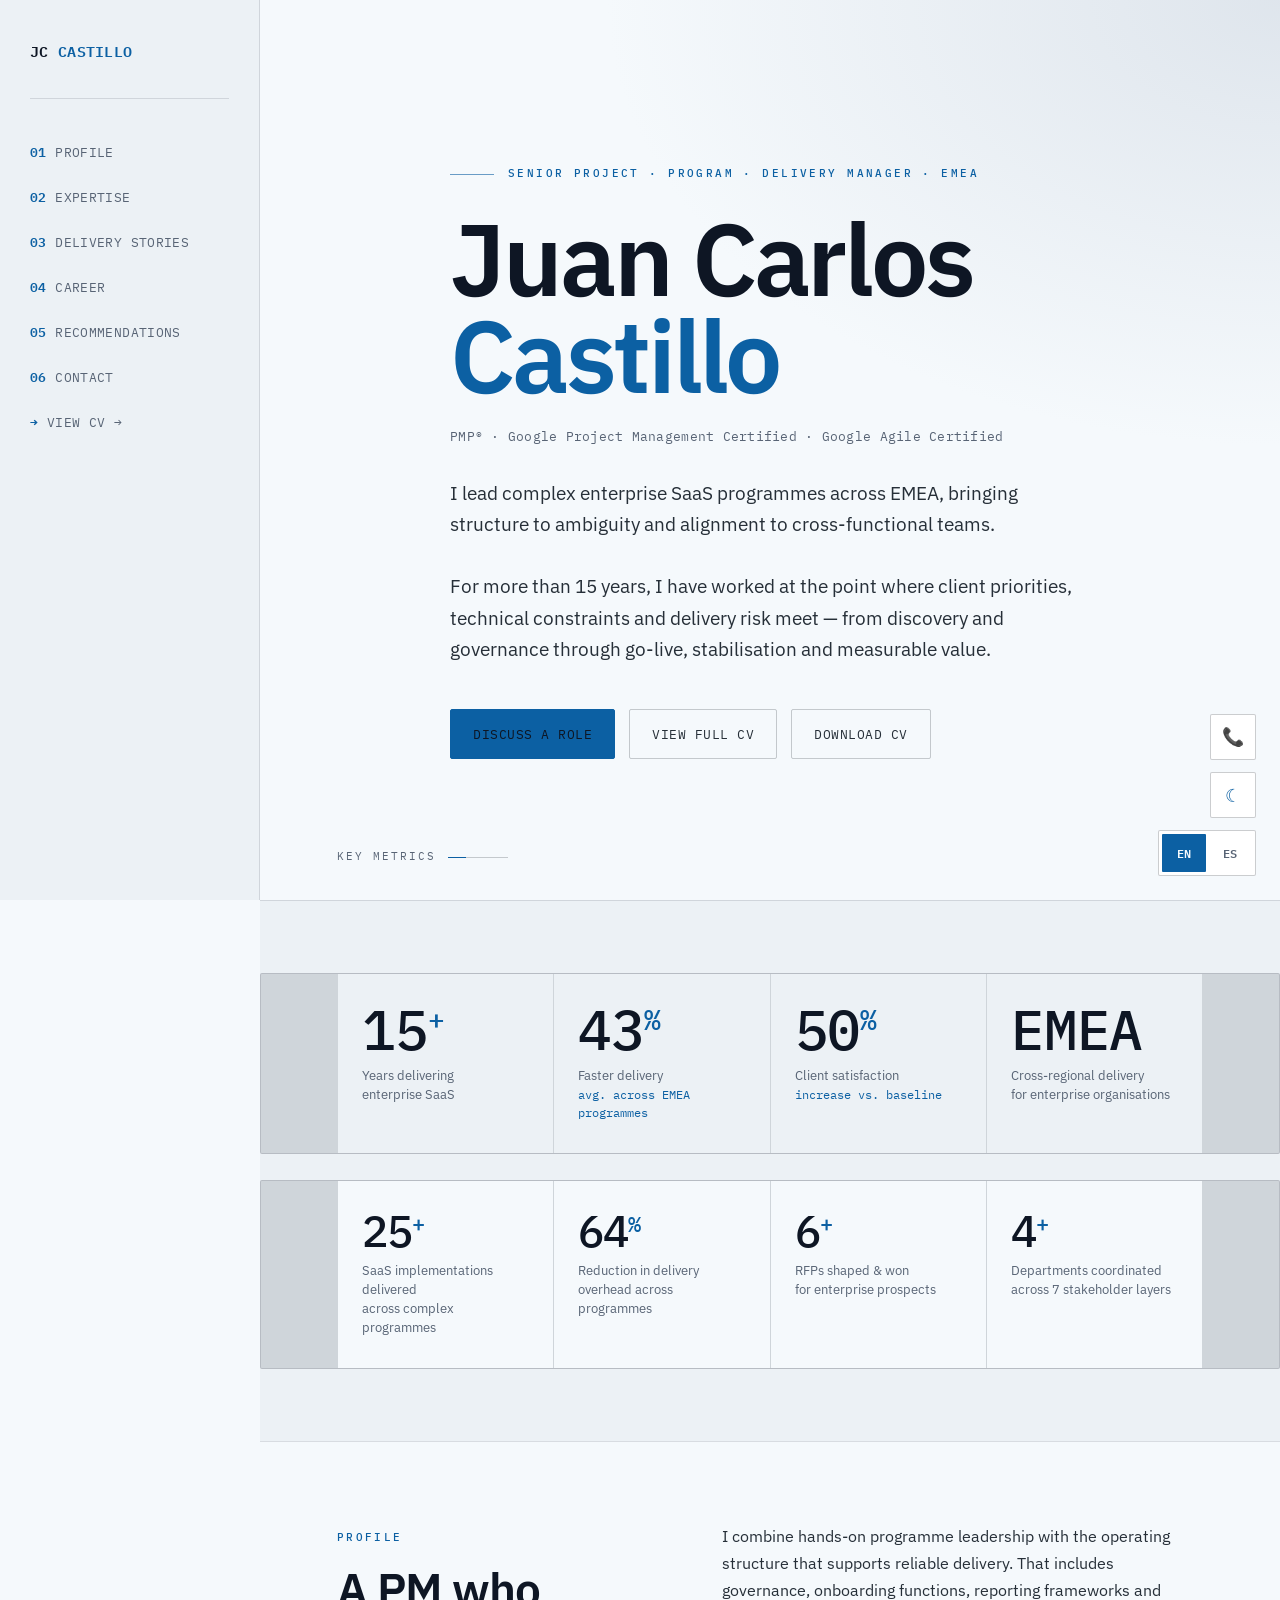
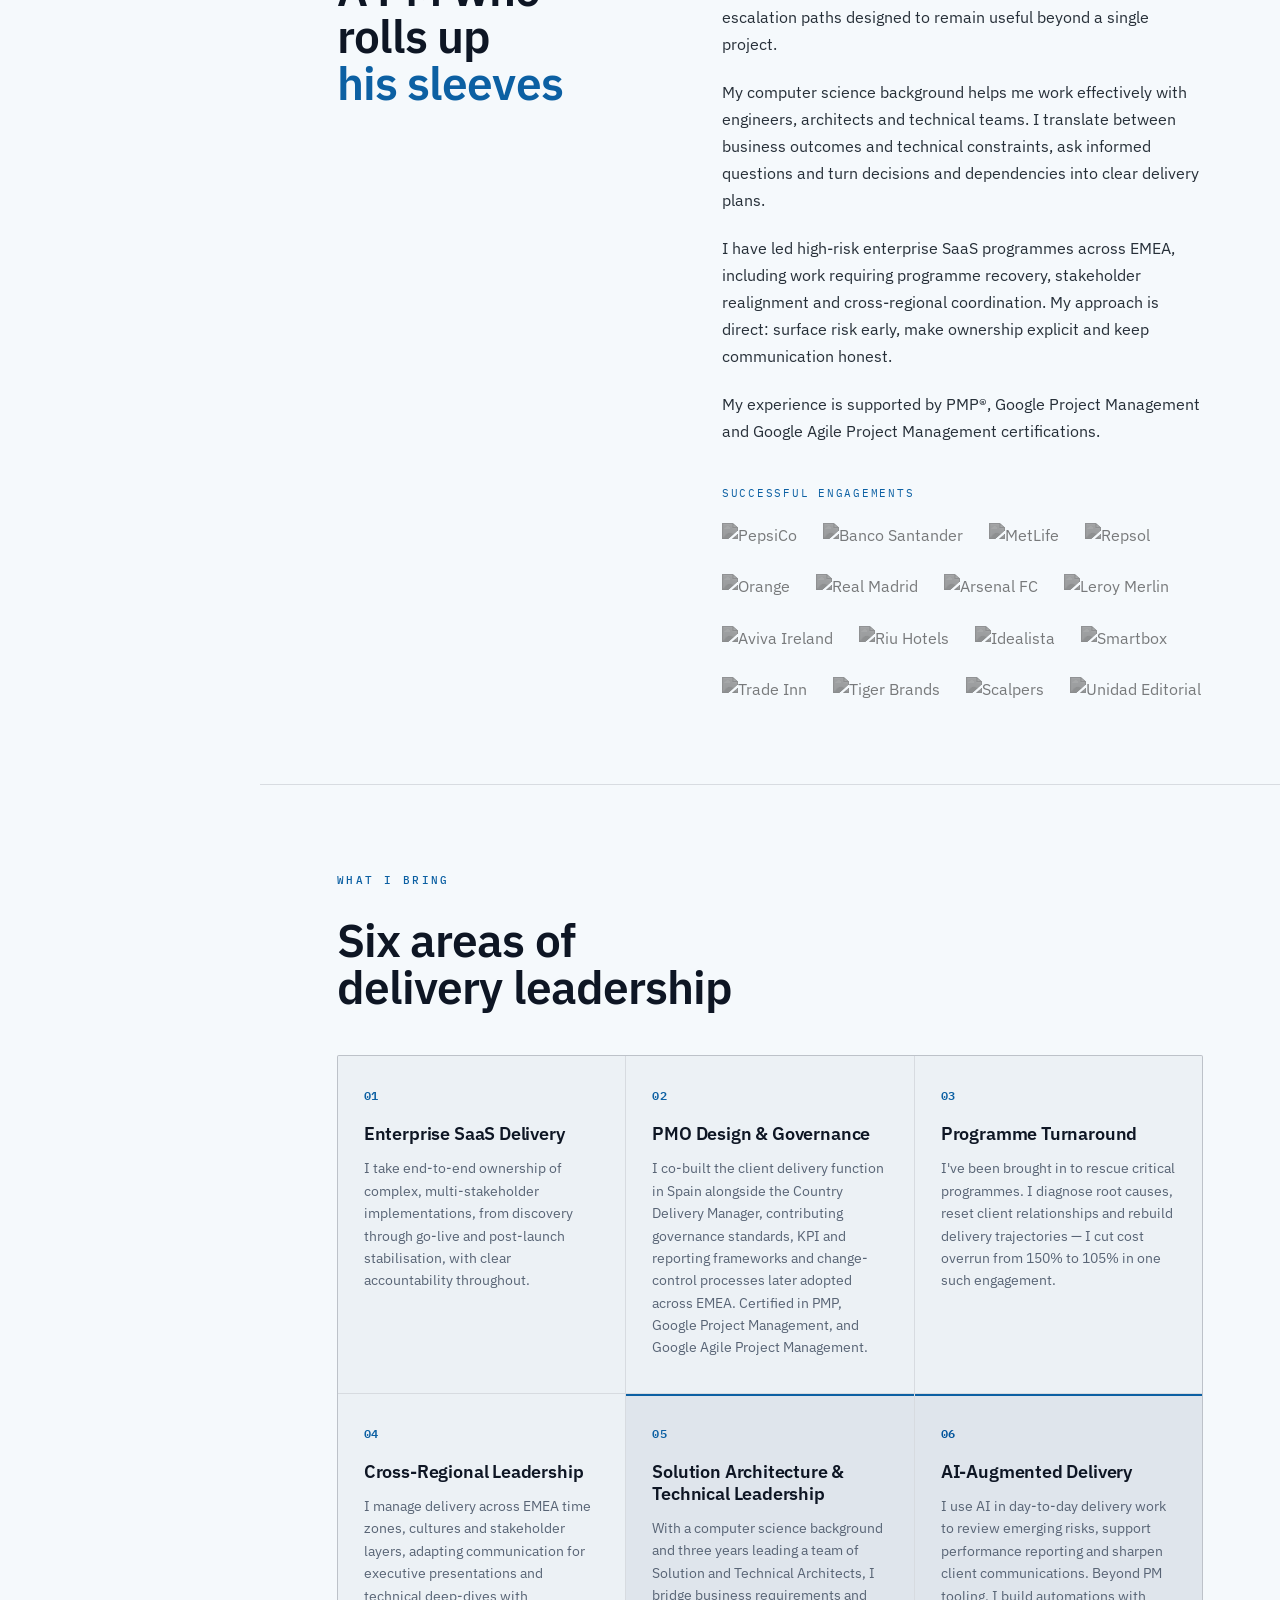
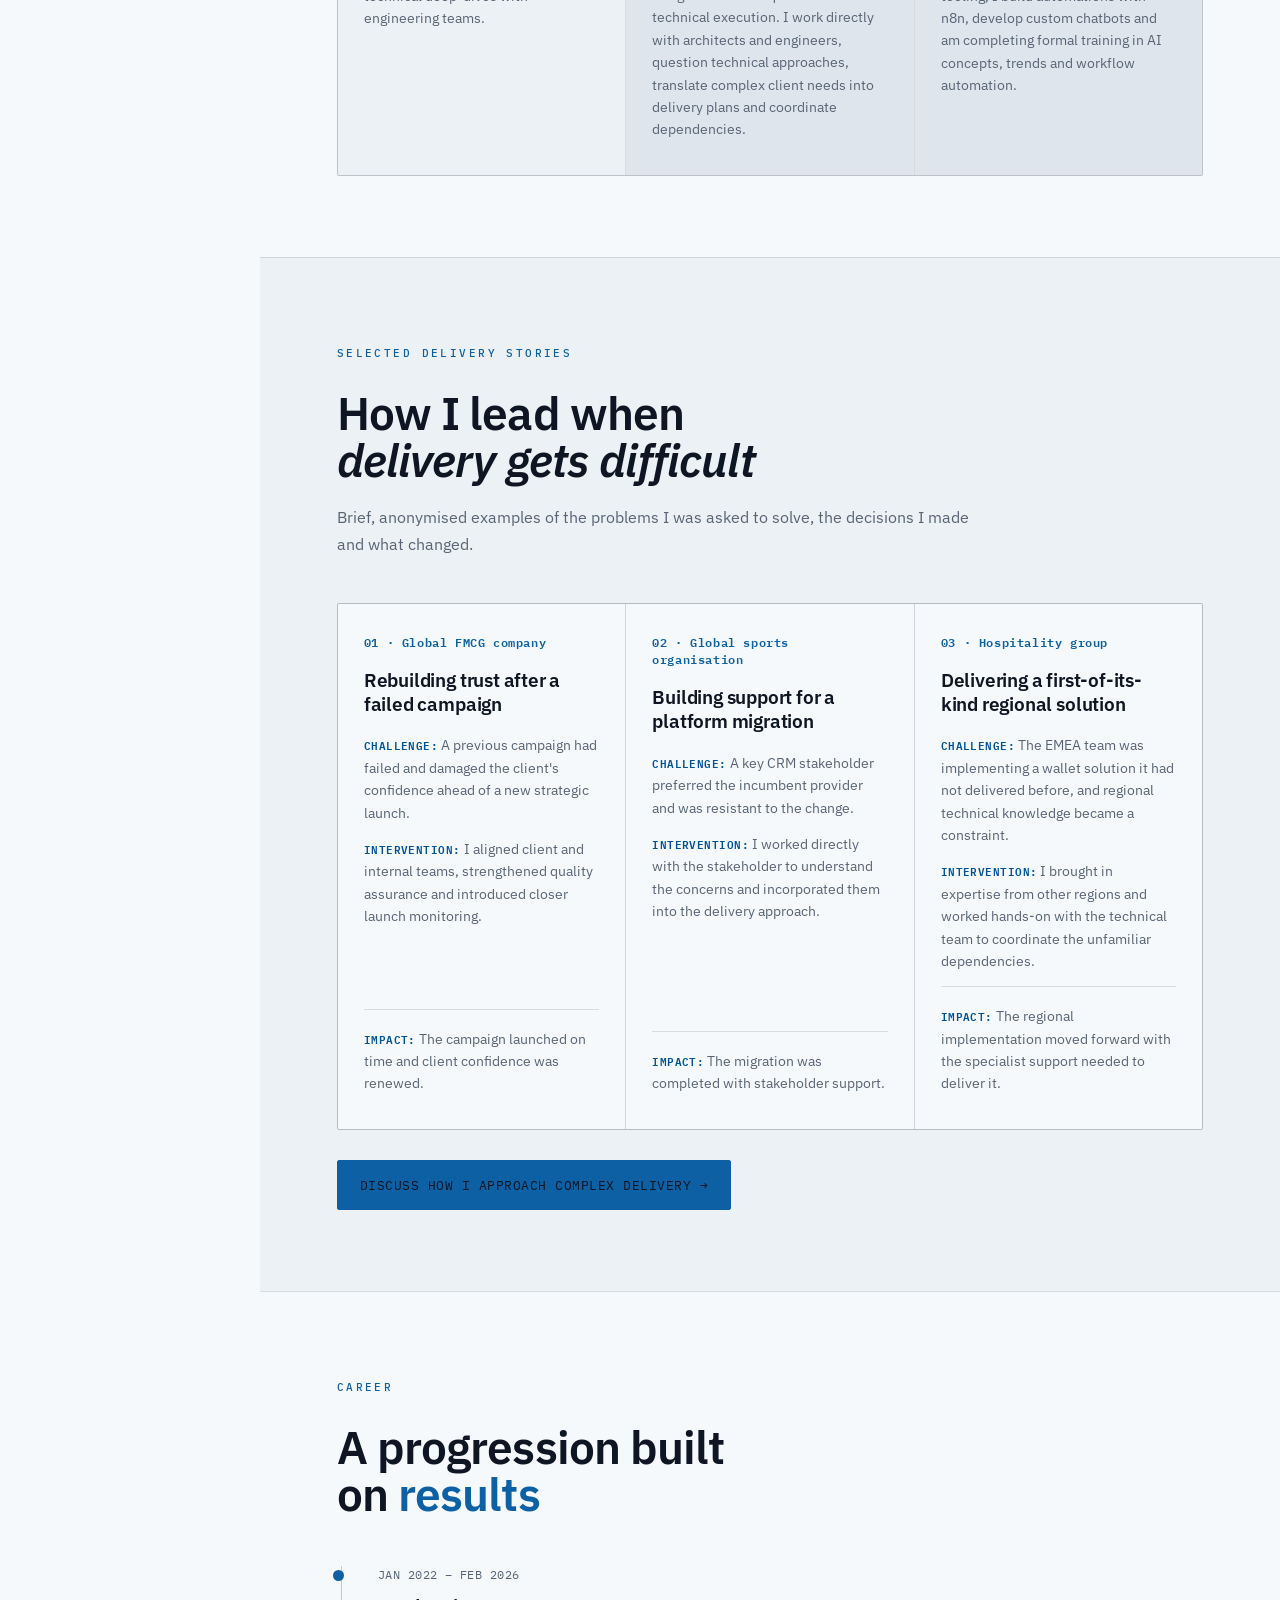
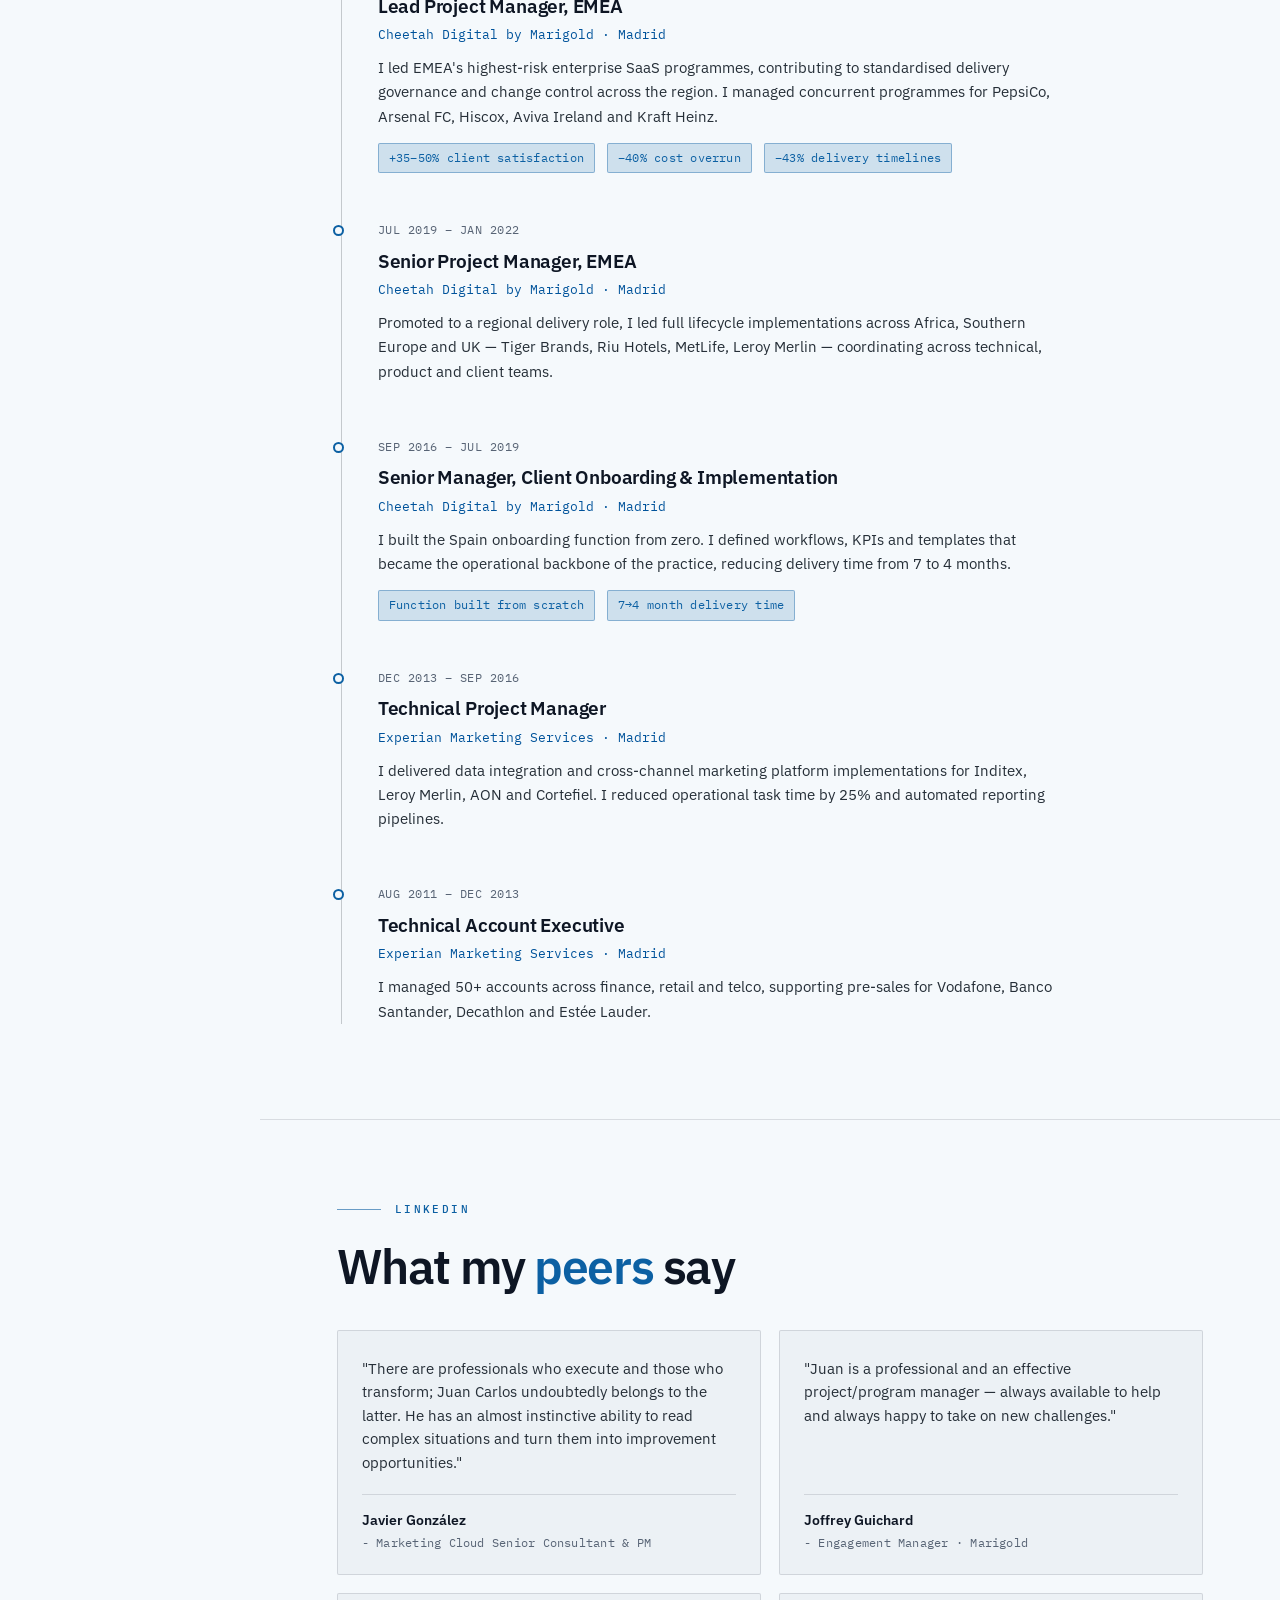
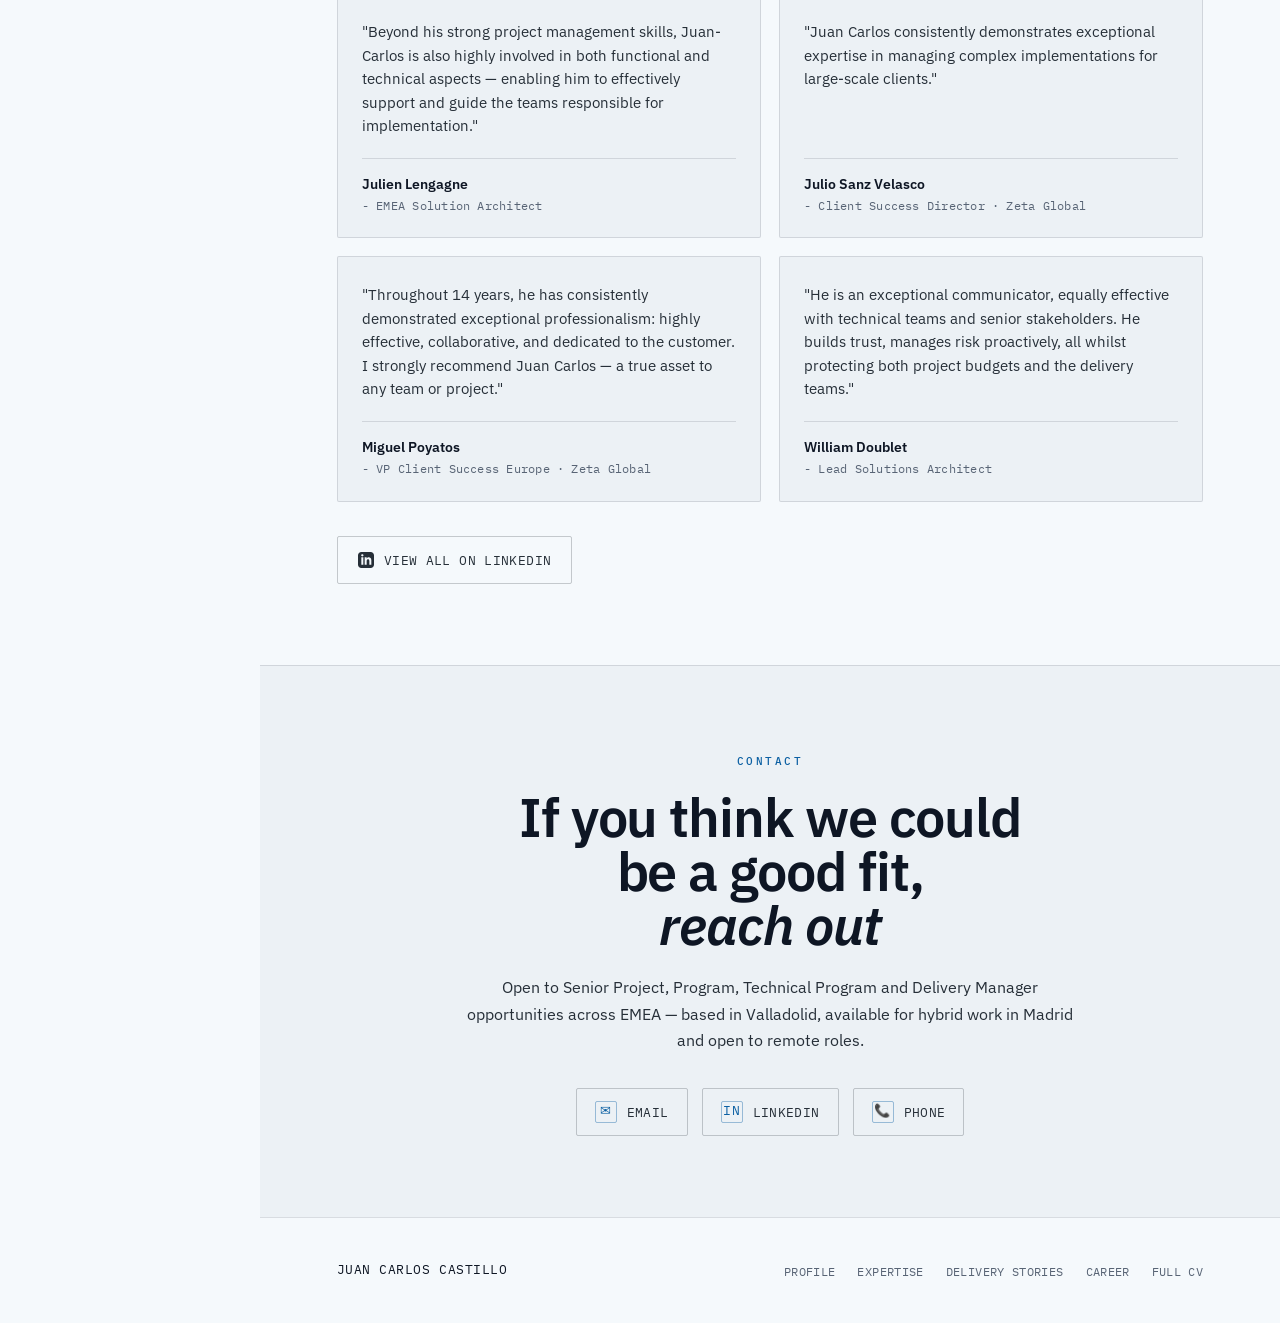
==== commit f593a764: "Add files via upload" ====
--- a/index.html
+++ b/index.html
@@ -180,7 +180,7 @@
       <div>
         <div class="section-tag" data-t="section-tag-stories">Selected delivery stories</div>
         <h2 class="expertise-heading" data-t="stories-heading">How I lead when<br><em>delivery gets difficult</em></h2>
-        <p class="about-text" data-t="stories-intro">Brief, anonymised examples of the problems I was asked to solve, the decisions I made and what changed.</p>
+        <p class="about-text stories-intro" data-t="stories-intro">Brief, anonymised examples of the problems I was asked to solve, the decisions I made and what changed.</p>
       </div>
     </div>
     <div class="expertise-grid">
@@ -270,22 +270,24 @@
 </section>
 
 <section class="recommendations" id="recommendations">
-  <div class="hero-eyebrow">
-    <div class="hero-eyebrow-line"></div>
-    <span class="hero-eyebrow-text" data-t="rec-eyebrow">LinkedIn</span>
-  </div>
-  <h2 class="hero-name" style="font-size: clamp(32px, 5vw, 48px);" data-t="rec-title">
-    What my <em>peers</em> say
-  </h2>
-
-  <div class="rec-grid" id="rec-grid">
-  </div>
-  
-  <div class="rec-cta-container">
-    <a href="https://www.linkedin.com/in/jcarloscs/details/recommendations/" target="_blank" class="btn-linkedin">
-      <svg xmlns="http://www.w3.org/2000/svg" width="16" height="16" viewBox="0 0 24 24"><path d="M19 0h-14c-2.761 0-5 2.239-5 5v14c0 2.761 2.239 5 5 5h14c2.762 0 5-2.239 5-5v-14c0-2.761-2.238-5-5-5zm-11 19h-3v-11h3v11zm-1.5-12.268c-.966 0-1.75-.79-1.75-1.764s.784-1.764 1.75-1.764 1.75.79 1.75 1.764-.783 1.764-1.75 1.764zm13.5 12.268h-3v-5.604c0-3.368-4-3.113-4 0v5.604h-3v-11h3v1.765c1.396-2.586 7-2.777 7 2.476v6.759z"/></svg>
-      <span data-t="cta-linkedin">View all on LinkedIn</span>
-    </a>
+  <div class="recommendations-inner">
+    <div class="hero-eyebrow">
+      <div class="hero-eyebrow-line"></div>
+      <span class="hero-eyebrow-text" data-t="rec-eyebrow">LinkedIn</span>
+    </div>
+    <h2 class="hero-name" style="font-size: clamp(32px, 5vw, 48px);" data-t="rec-title">
+      What my <em>peers</em> say
+    </h2>
+
+    <div class="rec-grid" id="rec-grid">
+    </div>
+    
+    <div class="rec-cta-container">
+      <a href="https://www.linkedin.com/in/jcarloscs/details/recommendations/" target="_blank" class="btn-linkedin">
+        <svg xmlns="http://www.w3.org/2000/svg" width="16" height="16" viewBox="0 0 24 24"><path d="M19 0h-14c-2.761 0-5 2.239-5 5v14c0 2.761 2.239 5 5 5h14c2.762 0 5-2.239 5-5v-14c0-2.761-2.238-5-5-5zm-11 19h-3v-11h3v11zm-1.5-12.268c-.966 0-1.75-.79-1.75-1.764s.784-1.764 1.75-1.764 1.75.79 1.75 1.764-.783 1.764-1.75 1.764zm13.5 12.268h-3v-5.604c0-3.368-4-3.113-4 0v5.604h-3v-11h3v1.765c1.396-2.586 7-2.777 7 2.476v6.759z"/></svg>
+        <span data-t="cta-linkedin">View all on LinkedIn</span>
+      </a>
+    </div>
   </div>
 </section>
     
--- a/styles/main.css
+++ b/styles/main.css
@@ -55,6 +55,7 @@
 }
 a{color:var(--accent-ink);text-decoration:none}
 a:hover{color:var(--accent)}
+a:focus-visible,button:focus-visible{outline:2px solid var(--accent);outline-offset:4px}
 strong{color:var(--white);font-weight:600}
 em{font-style:italic}
 sup{font-size:0.5em;font-weight:500;vertical-align:super}
@@ -172,15 +173,13 @@
   display:inline-flex;align-items:center;gap:8px;font-family:var(--mono);font-size:11px;
   letter-spacing:0.16em;text-transform:uppercase;color:var(--accent);
 }
-.client-logos{display:flex;flex-wrap:wrap;align-items:center;gap:14px}
-.client-logo-item{
-  background:#ffffff;border-radius:4px;padding:12px 18px;
-  display:flex;align-items:center;justify-content:center;
-  border:1px solid oklch(0 0 0 / 0.06);
-  transition:transform .18s ease,box-shadow .18s ease;
-}
-.client-logo-item:hover{transform:translateY(-2px);box-shadow:0 4px 14px oklch(0 0 0 / 0.16)}
-.client-logos img{height:26px;width:auto;object-fit:contain;display:block}
+.client-logos{display:flex;flex-wrap:wrap;align-items:center;gap:26px}
+.client-logos img{
+  height:30px;width:auto;opacity:.55;filter:grayscale(1) brightness(1.6);
+  transition:opacity .2s ease,filter .2s ease;
+}
+body.light-mode .client-logos img{filter:grayscale(1) brightness(0.4)}
+.client-logos img:hover{opacity:1;filter:none}
 
 /* ===================== EXPERTISE ===================== */
 .expertise-header{margin-bottom:44px}
@@ -199,10 +198,24 @@
 .expertise-card:hover{background:var(--bg3)}
 .card-number{font-family:var(--mono);font-size:12px;font-weight:600;color:var(--accent);letter-spacing:0.05em;margin-bottom:18px}
 .card-title{font-family:var(--sans);font-weight:600;font-size:17.5px;line-height:1.25;color:var(--white);margin-bottom:12px;letter-spacing:-0.01em}
+.expertise-card h3.card-title{margin-top:0}
 .card-desc{font-size:14px;line-height:1.6;color:var(--muted)}
 .expertise-card--highlight{background:var(--bg3)}
 .expertise-card--highlight::before{content:"";position:absolute;top:0;left:0;width:100%;height:2px;background:var(--accent)}
 .expertise-card--ai .card-number{color:var(--accent-ink)}
+
+/* ===================== SELECTED DELIVERY STORIES ===================== */
+#stories{background:var(--bg2)}
+#stories .expertise-header{max-width:760px}
+#stories .stories-intro{max-width:660px;margin-top:20px;color:var(--muted)}
+#stories .expertise-card{background:var(--bg);min-height:360px}
+#stories .expertise-card:hover{background:var(--bg3)}
+#stories .card-number{line-height:1.45}
+#stories .card-title{font-size:19px;margin-bottom:18px}
+#stories .card-desc{margin:0 0 14px}
+#stories .card-desc:last-child{margin-top:auto;margin-bottom:0;padding-top:18px;border-top:1px solid var(--line)}
+#stories .card-desc strong{color:var(--accent-ink);font-family:var(--mono);font-size:11px;letter-spacing:.04em;text-transform:uppercase}
+#stories .rec-cta-container{margin-top:30px}
 
 /* ===================== CAREER / TIMELINE ===================== */
 .career-header{margin-bottom:48px}
@@ -305,10 +318,20 @@
   .expertise-grid{grid-template-columns:repeat(2,1fr)}
   .about-inner{grid-template-columns:1fr;gap:28px}
 }
+@media (max-width:700px){
+  nav{flex-wrap:wrap;gap:10px;padding-block:12px;overflow:visible}
+  .nav-links{
+    order:2;width:100%;overflow-x:auto;overscroll-behavior-inline:contain;
+    scrollbar-width:none;padding-bottom:2px;
+  }
+  .nav-links::-webkit-scrollbar{display:none}
+  .nav-links li a{padding-inline:9px}
+}
 @media (max-width:560px){
   body{font-size:15px}
   .metrics-inner{grid-template-columns:1fr}
   .expertise-grid{grid-template-columns:1fr}
+  #stories .expertise-card{min-height:auto}
   .hero{min-height:auto;padding-block:64px 48px}
   .hero-cta{flex-direction:column;align-items:stretch}
   .btn-primary,.btn-secondary{justify-content:center}
